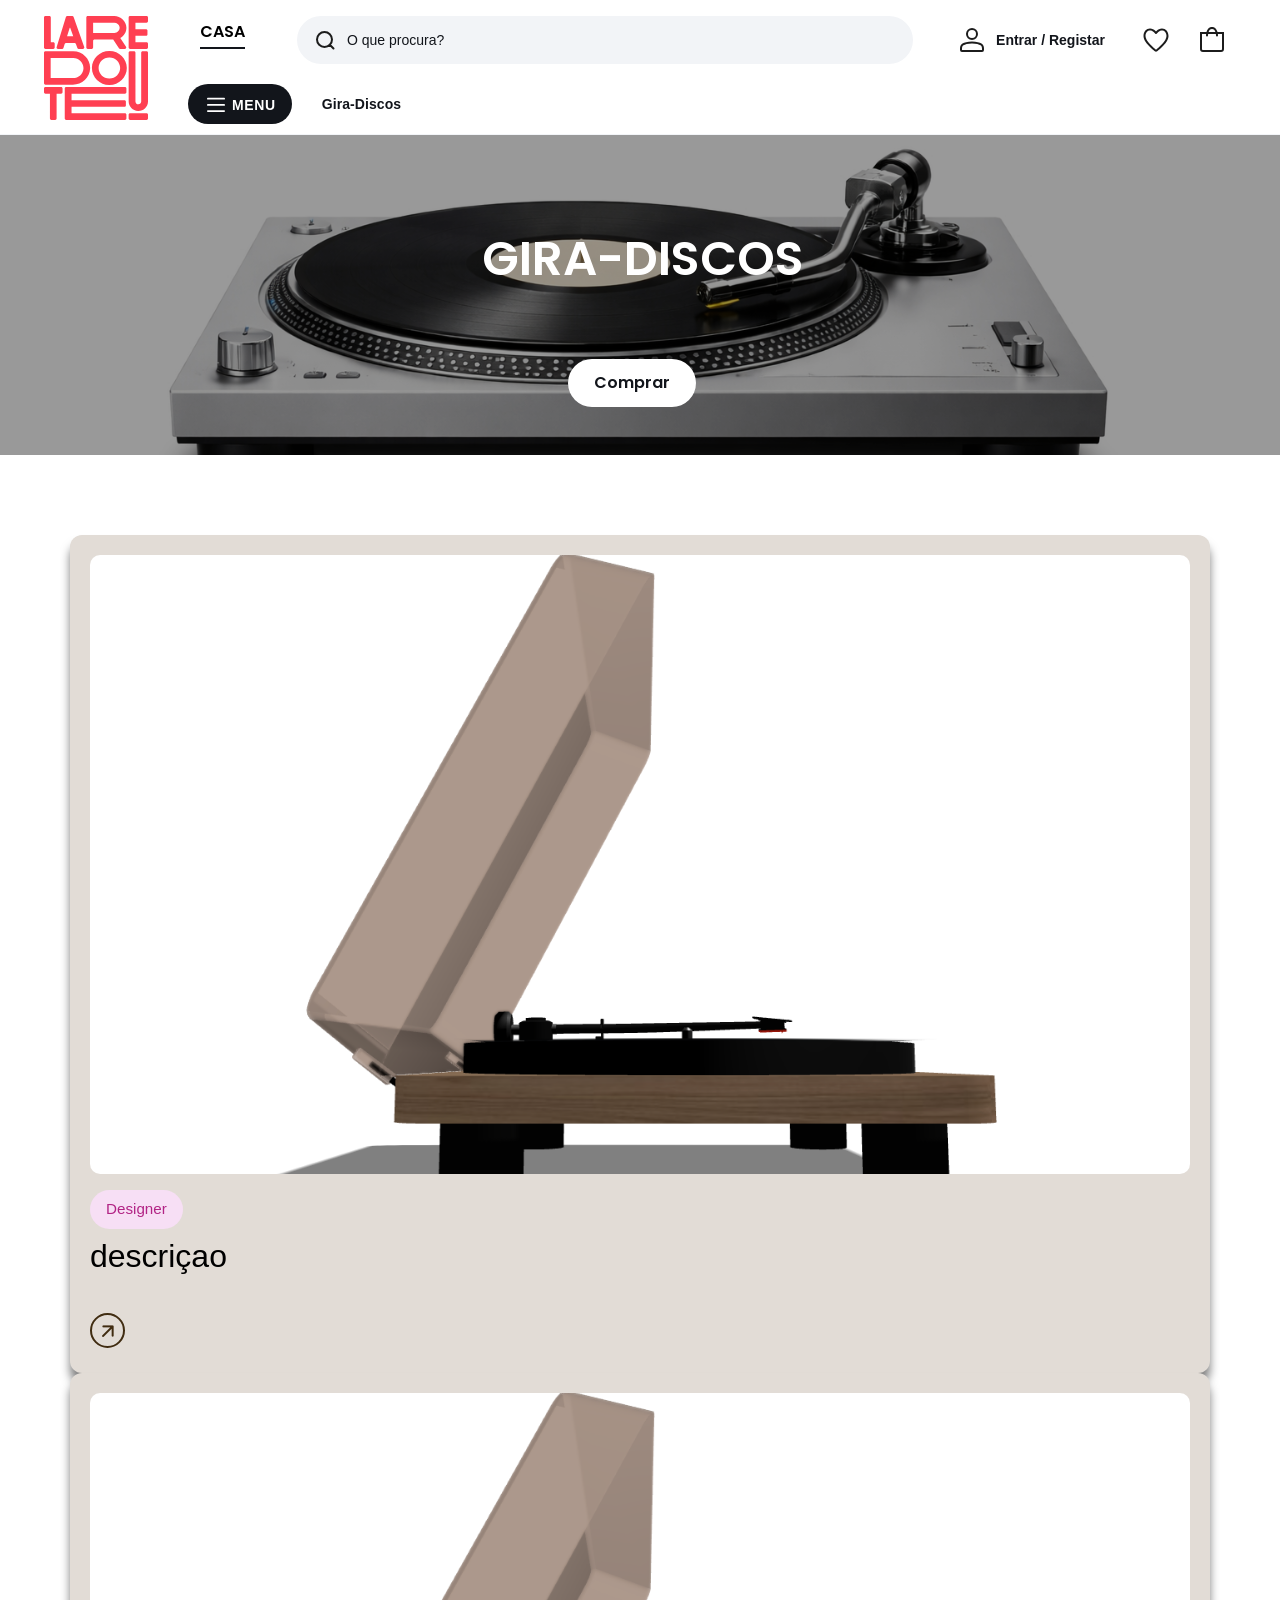
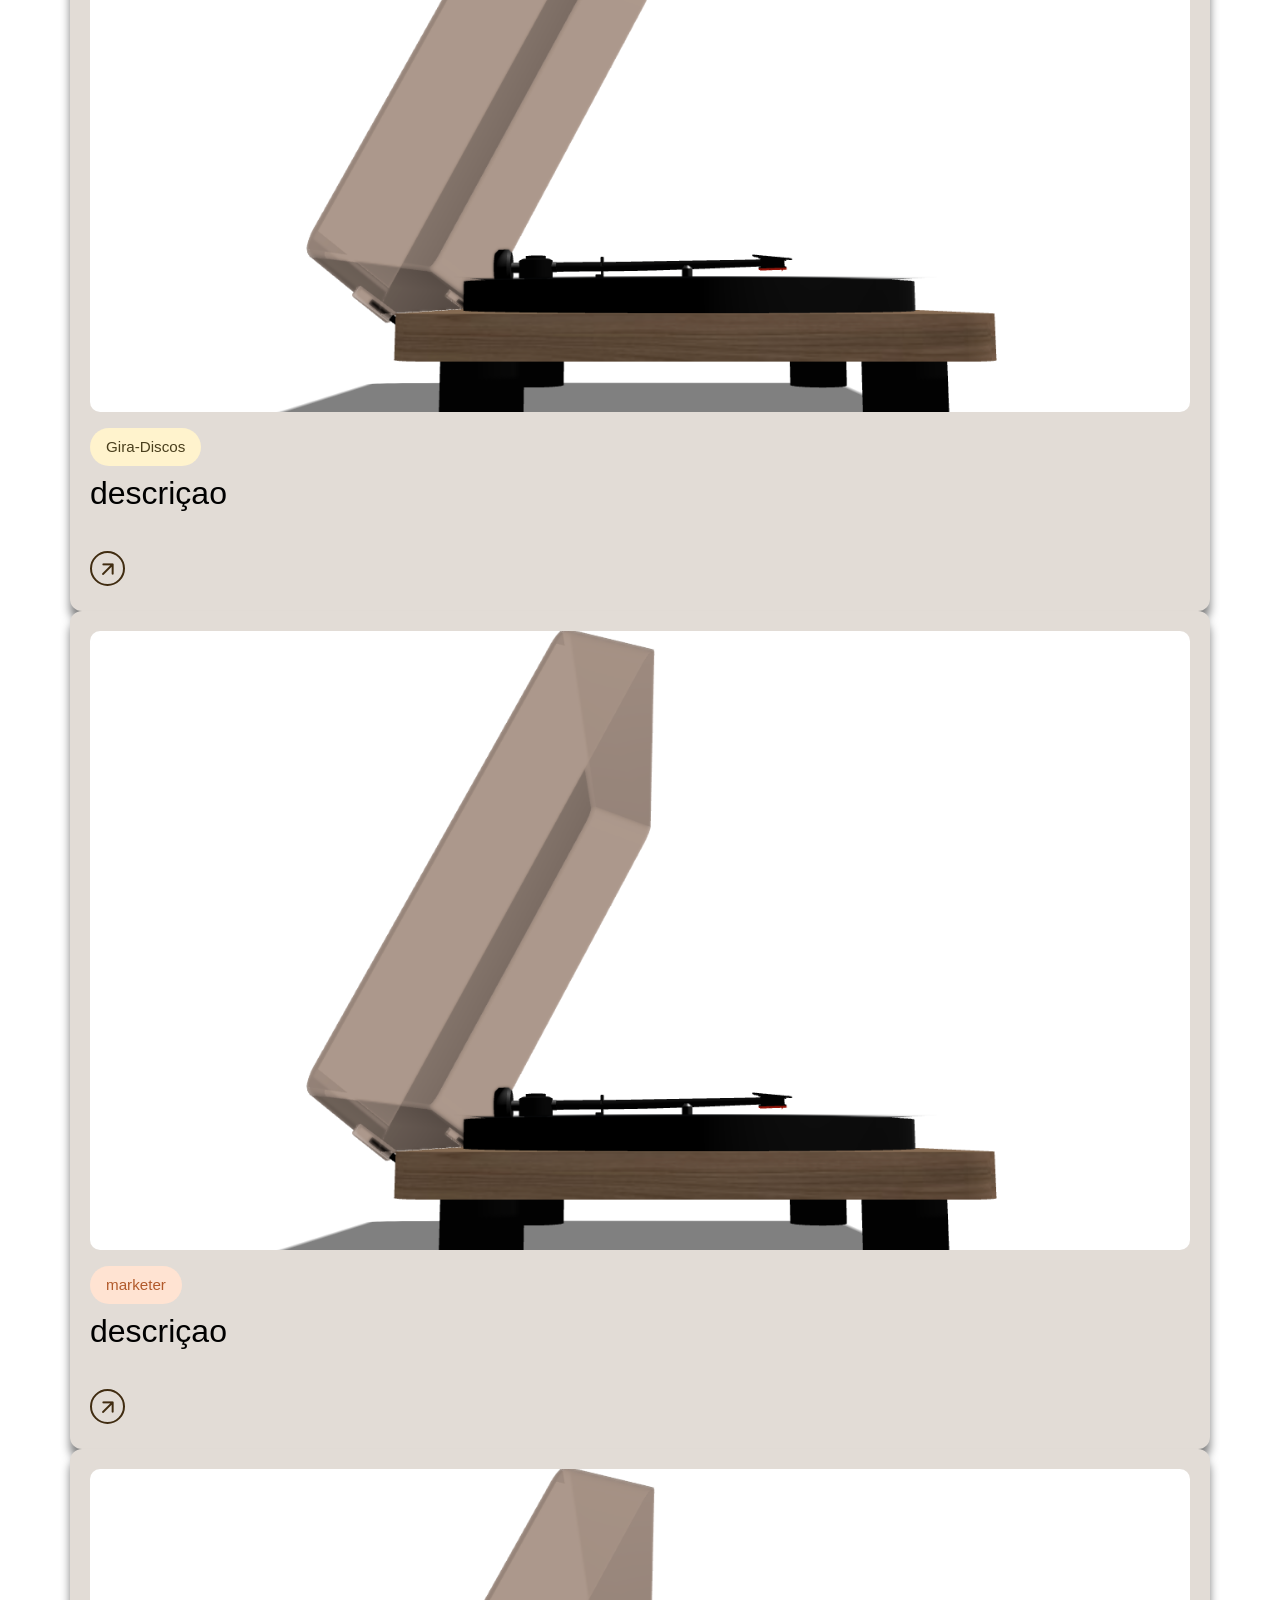
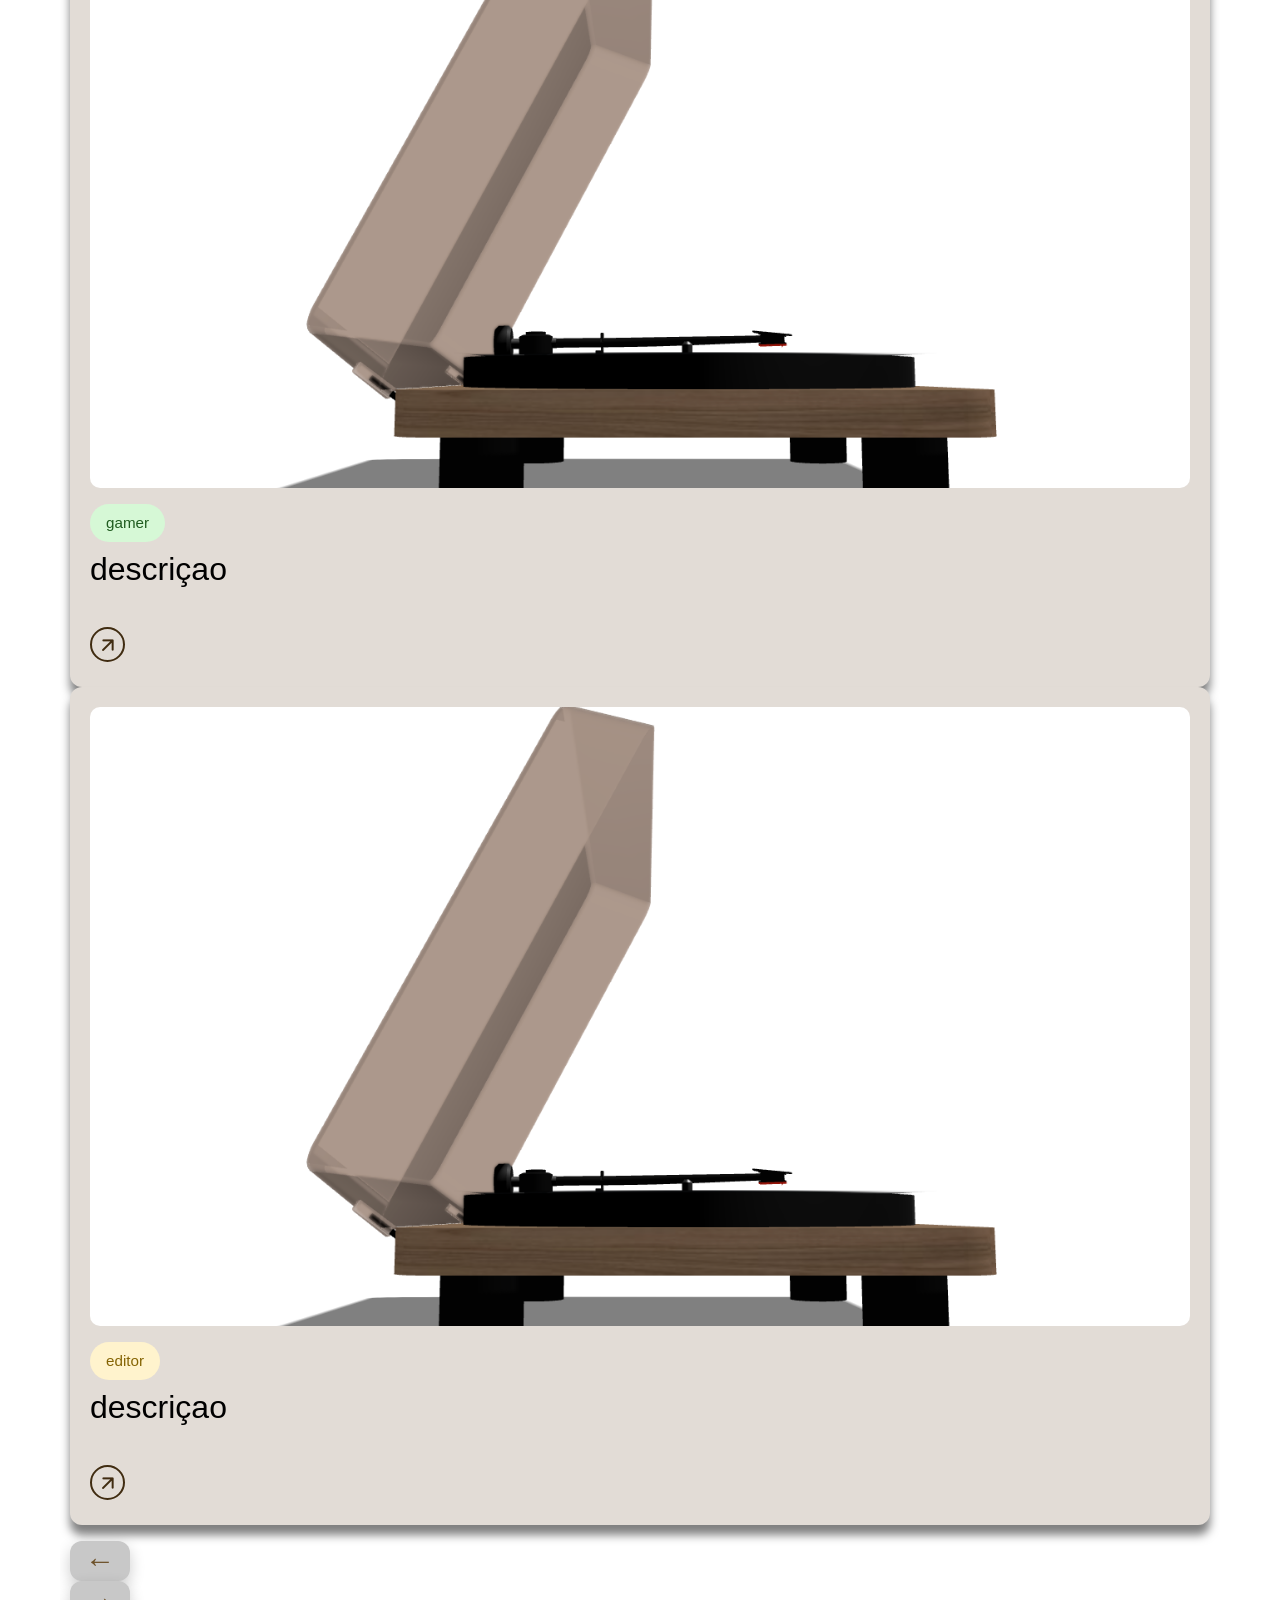
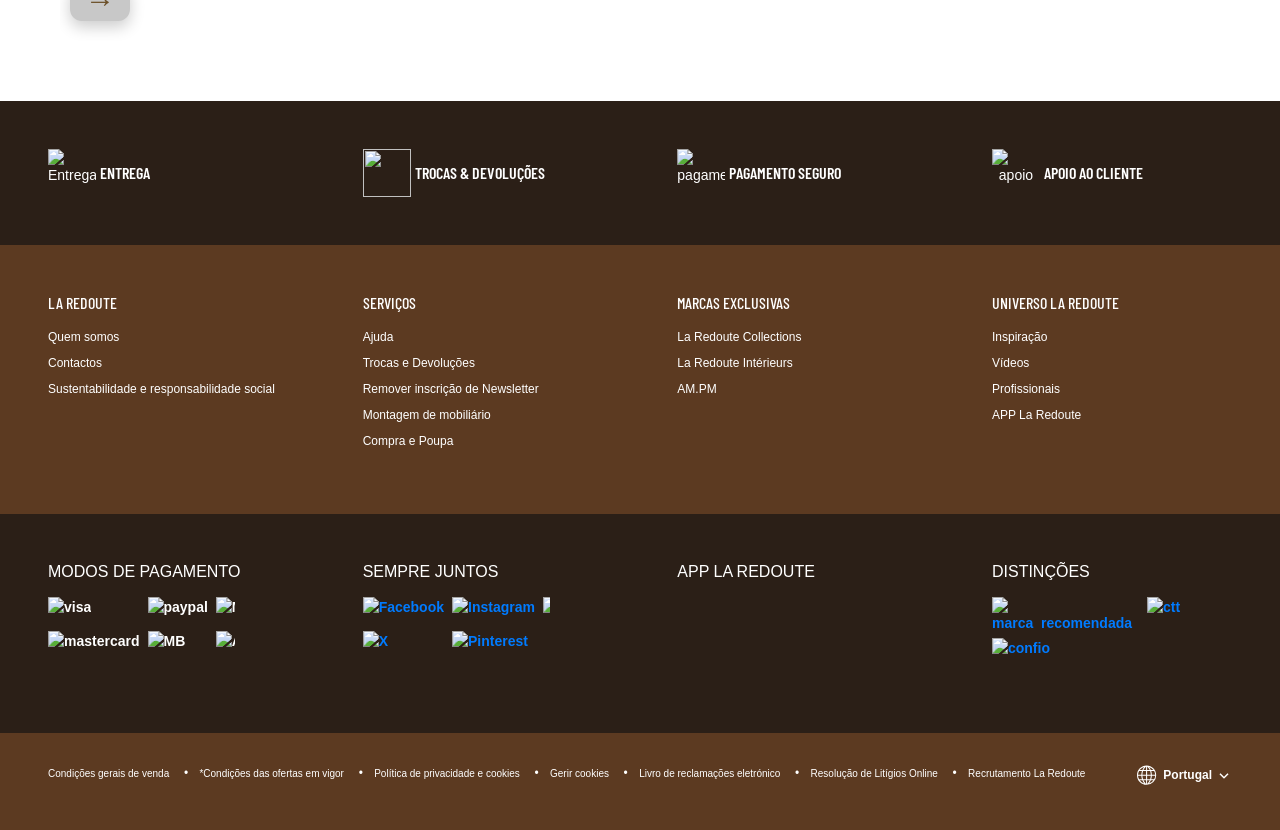
==== index.html @ 72d0319d "Alteracoes no menu Apaguei coisas desnecessárias que existiam no menu da laredoute e quando passamos" ====
<!DOCTYPE html>
<html lang="pt-PT">

<head>
    <title>La Redoute | Grandes descontos em Moda &amp; Casa </title>
    <meta http-equiv="Content-Type" content="text/html; charset=utf-8">
    <meta http-equiv="X-UA-Compatible" content="IE=edge">
    <meta name="viewport" content="width=device-width, initial-scale=1.0, maximum-scale=5">
    <meta name="format-detection" content="telephone=no">

    <meta name="description"
        content="A melhor loja online de moda e casa com ofertas todos os dias. Aproveite a oferta de hoje que temos para si.">

    <meta name="apple-mobile-web-app-title" content="La Redoute">
    <meta name="author">

    <link rel="stylesheet" href="index.css">
    <link rel="stylesheet" href="widgets.css">
    <link rel="stylesheet" href="master.css">
    <link rel="stylesheet" href="file.css">
    <link rel="stylesheet" href="https://cdn.jsdelivr.net/npm/bootstrap@4.0.0/dist/css/bootstrap.min.css"
        integrity="sha384-Gn5384xqQ1aoWXA+058RXPxPg6fy4IWvTNh0E263XmFcJlSAwiGgFAW/dAiS6JXm" crossorigin="anonymous">
    <link rel="stylesheet" href="https://cdn.jsdelivr.net/npm/swiper@12/swiper-bundle.min.css" />

    <link rel="stylesheet"
        href="https://fonts.googleapis.com/css2?family=Material+Symbols+Rounded:opsz,wght,FILL,GRAD@24,400,0,0&icon_names=arrow_forward" />




    <link rel="dns-prefetch" href="//fonts.googleapis.com" />
    <link rel="preconnect" href="https://fonts.googleapis.com" />
    <link rel="preconnect" href="https://fonts.gstatic.com" crossorigin />

    <link rel="preload" as="style" type="text/css"
        href="https://fonts.googleapis.com/css2?family=Barlow+Condensed:ital,wght@0,400;0,600;0,700;1,400;1,600;1,700&family=Poppins:ital,wght@0,400;0,600;0,700;1,400;1,600;1,700&display=block">
    <link
        href="https://fonts.googleapis.com/css2?family=Barlow+Condensed:ital,wght@0,400;0,600;0,700;1,400;1,600;1,700&family=Poppins:ital,wght@0,400;0,600;0,700;1,400;1,600;1,700&display=block"
        rel="stylesheet">


    <script type="text/javascript">

        window.didomiConfig = {
            languages: {
                enabled: ['pt'],
                default: 'pt'
            },
            user: {
                bots: {
                    consentRequired: false
                }
            }
        };

        window.gdprAppliesGlobally = true; (function () {
            function a(e) {
                if (!window.frames[e]) {
                    if (document.body && document.body.firstChild) { var t = document.body; var n = document.createElement("iframe"); n.style.display = "none"; n.name = e; n.title = e; t.insertBefore(n, t.firstChild) }
                    else { setTimeout(function () { a(e) }, 5) }
                }
            } function e(n, r, o, c, s) {
                function e(e, t, n, a) { if (typeof n !== "function") { return } if (!window[r]) { window[r] = [] } var i = false; if (s) { i = s(e, t, n) } if (!i) { window[r].push({ command: e, parameter: t, callback: n, version: a }) } } e.stub = true; function t(a) {
                    if (!window[n] || window[n].stub !== true) { return } if (!a.data) { return }
                    var i = typeof a.data === "string"; var e; try { e = i ? JSON.parse(a.data) : a.data } catch (t) { return } if (e[o]) { var r = e[o]; window[n](r.command, r.parameter, function (e, t) { var n = {}; n[c] = { returnValue: e, success: t, callId: r.callId }; a.source.postMessage(i ? JSON.stringify(n) : n, "*") }, r.version) }
                }
                if (typeof window[n] !== "function") { window[n] = e; if (window.addEventListener) { window.addEventListener("message", t, false) } else { window.attachEvent("onmessage", t) } }
            } e("__tcfapi", "__tcfapiBuffer", "__tcfapiCall", "__tcfapiReturn"); a("__tcfapiLocator"); (function (e) {
                var t = document.createElement("script"); t.id = "spcloader"; t.type = "text/javascript"; t.async = true; t.src = "https://sdk.privacy-center.org/" + e + "/loader.js?target=" + document.location.hostname; t.charset = "utf-8"; var n = document.getElementsByTagName("script")[0]; n.parentNode.insertBefore(t, n)
            })("2297ccad-8015-40bb-8de5-81c2ee1dc3d1", "7ZqDjRTU")
        })();
    </script>

    <link href="/css/6/pt-PT/mastercss?v=IXthdie-eYwJJiUQdtJcQSOoqmgU4366AUZL6CfZIyk1" rel="stylesheet" />

    <link href="/css/6/pt-PT/indexcss?v=AnBJQq1tCaU64_gYCIfOSF4n_Z2mjPMsFg0cHr2b-ck1" rel="stylesheet" />


    <link href="/css/6/pt-PT/widgetscss?v=sapRmyToWy2ZObV03IaBD-uPEyPcX2SyYhnXoJV7vZU1" rel="stylesheet" />

    <script
        type="text/javascript">var contextInfo = { "Customer": { "IsLoggedIn": false, "IsIdentified": false, "IsLoyaltyProgram": false, "LRRecoId": "00000000-0000-0000-0000-000000000000" }, "PageType": "HomePage", "PageCategory": "Unknown", "Products": [], "ShoppingCart": { "Line": [], "TotalToPay": 0, "DeliveryMethods": [] }, "CategoryId": 0, "VirtualSite": "Laredoute", "RecoContext": "default", "BreadCrumbDetail": [], "Breadcrumb": [], "SocialProfile": { "Facebook": { "AppId": "221351567930017" } }, "Configuration": { "ConfigCookieManager": { "InitSegmentationCookie": true, "EnableSegmentationCookie": false, "IsPrivacyCookieAccepted": false }, "ConfigFlags": { "EnableVendorReviews": true, "CheckCouponDisabled": false, "CheckCouponDisabledIfLoggedIn": false, "SetUpDirectDebitEnabled": false, "IsCerberus": false, "LoadGlobalE": false, "CheckoutBackOffice": "", "CreateBrowserCookiesOnPayment": true, "EnableGetCustomerPersonalisationData": true, "EnableUIRTA": false, "EnableCVV": true, "RegisterIsPhoneMandatory": true, "GetNearestPlaces_Enabled": false, "LogoutWithRedirect_Enabled": true, "GoogleMapsApiKey": "AIzaSyBE9oxr2XMfR1OnAAvmOS-O-AlVFS7KNm4", "PcaPreditApiKey": "YW91-XU82-ZF21-RM25", "TriggerSyteEvent": false }, "ConfigSiteSelectorAfricaShop": { "IsEnabled": false, "IsActivated": false } }, "Privacy": { "HasConsentPersonalization": false, "HasConsentAnalytics": false, "HasConsentFunctional": true, "HasConsentSocial": false, "HasConsentAdvertising": false }, "EnvironmentLocale": "pt-PT", "EnvironmentLocaleGlobalE": "pt-PT", "EnvironmentSiteId": 6, "EnvironmentBaseDirectory": "", "Agent": { "ProductPage": "ProductPageV2", "ProductList": "ProductListV2", "ProductDetails": { "Version": "V001" } }, "LocalContent": {}, "ApplicationPath": "", "GlobalMediaUrl": "https://cdn.laredoute.com", "MediaUrl": "https://cdn.laredoute.com" };</script>
    <script src="/js/6/pt-PT/masterpagejs_main?v=KyWEIolQ53I5n74EePvGvDXW9vHm2sUwiJqaQUxy-5g1"></script>


    <script src="/js/6/pt-PT/widgetsjs?v=ORWvA28PZUTzc7oERHtelEsczNxFSLR-vx1glcfDdkc1"></script>


    <link rel="preconnect" href="https://cdn.laredoute.com" />

    <script type="text/javascript">
        var siteSelectorConfig =
        {
            SupportedLanguages: ["fr", "it", "en", "es", "pt", "pl", "no", "se", "nl", "ru", "de"],
            RedirectPreferenceDuration: '0',
            VisitorCountryCode: 'PT',
            Countries: [{ CountryCode: "AF", SiteUrl: "laredoute.com", LayerType: "normal" }, { CountryCode: "ZA", SiteUrl: "laredoute.com", LayerType: "normal" }, { CountryCode: "AX", SiteUrl: "laredoute.com", LayerType: "nodelivery" }, { CountryCode: "AL", SiteUrl: "laredoute.com", LayerType: "normal" }, { CountryCode: "DZ", SiteUrl: "laredoute.com", LayerType: "nodelivery" }, { CountryCode: "DE", SiteUrl: "laredoute.de", LayerType: "normal" }, { CountryCode: "AD", SiteUrl: "laredoute.com", LayerType: "normal" }, { CountryCode: "AO", SiteUrl: "laredoute.com", LayerType: "normal" }, { CountryCode: "AI", SiteUrl: "laredoute.com", LayerType: "normal" }, { CountryCode: "AQ", SiteUrl: "laredoute.com", LayerType: "nodelivery" }, { CountryCode: "AG", SiteUrl: "laredoute.com", LayerType: "normal" }, { CountryCode: "SA", SiteUrl: "laredoute.com", LayerType: "normal" }, { CountryCode: "AR", SiteUrl: "laredoute.com", LayerType: "normal" }, { CountryCode: "AM", SiteUrl: "laredoute.com", LayerType: "normal" }, { CountryCode: "AW", SiteUrl: "laredoute.com", LayerType: "nodelivery" }, { CountryCode: "AU", SiteUrl: "laredoute.com", LayerType: "normal" }, { CountryCode: "AT", SiteUrl: "laredoute.com", LayerType: "normal" }, { CountryCode: "AZ", SiteUrl: "laredoute.com", LayerType: "normal" }, { CountryCode: "BS", SiteUrl: "laredoute.com", LayerType: "normal" }, { CountryCode: "BH", SiteUrl: "laredoute.com", LayerType: "normal" }, { CountryCode: "BD", SiteUrl: "laredoute.com", LayerType: "normal" }, { CountryCode: "BB", SiteUrl: "laredoute.fr", LayerType: "normal" }, { CountryCode: "BY", SiteUrl: "laredoute.com", LayerType: "normal" }, { CountryCode: "BE", SiteUrl: "laredoute.be", LayerType: "normal" }, { CountryCode: "BZ", SiteUrl: "laredoute.com", LayerType: "normal" }, { CountryCode: "BJ", SiteUrl: "laredoute.com", LayerType: "normal" }, { CountryCode: "BM", SiteUrl: "laredoute.com", LayerType: "normal" }, { CountryCode: "BT", SiteUrl: "laredoute.com", LayerType: "normal" }, { CountryCode: "BO", SiteUrl: "laredoute.com", LayerType: "normal" }, { CountryCode: "BA", SiteUrl: "laredoute.com", LayerType: "normal" }, { CountryCode: "BW", SiteUrl: "laredoute.com", LayerType: "normal" }, { CountryCode: "BR", SiteUrl: "laredoute.com", LayerType: "normal" }, { CountryCode: "BN", SiteUrl: "laredoute.com", LayerType: "normal" }, { CountryCode: "BG", SiteUrl: "laredoute.com", LayerType: "normal" }, { CountryCode: "BF", SiteUrl: "laredoute.com", LayerType: "normal" }, { CountryCode: "BI", SiteUrl: "laredoute.com", LayerType: "normal" }, { CountryCode: "KY", SiteUrl: "laredoute.fr", LayerType: "normal" }, { CountryCode: "KH", SiteUrl: "laredoute.com", LayerType: "normal" }, { CountryCode: "CM", SiteUrl: "laredoute.com", LayerType: "nodelivery" }, { CountryCode: "CA", SiteUrl: "laredoute.com", LayerType: "normal" }, { CountryCode: "CV", SiteUrl: "laredoute.com", LayerType: "normal" }, { CountryCode: "CF", SiteUrl: "laredoute.com", LayerType: "normal" }, { CountryCode: "CL", SiteUrl: "laredoute.com", LayerType: "normal" }, { CountryCode: "CN", SiteUrl: "laredoute.cn", LayerType: "normal" }, { CountryCode: "CX", SiteUrl: "laredoute.com", LayerType: "nodelivery" }, { CountryCode: "CY", SiteUrl: "laredoute.com", LayerType: "normal" }, { CountryCode: "CO", SiteUrl: "laredoute.com", LayerType: "normal" }, { CountryCode: "KM", SiteUrl: "laredoute.com", LayerType: "normal" }, { CountryCode: "CG", SiteUrl: "laredoute.com", LayerType: "nodelivery" }, { CountryCode: "CD", SiteUrl: "laredoute.com", LayerType: "nodelivery" }, { CountryCode: "CK", SiteUrl: "laredoute.com", LayerType: "nodelivery" }, { CountryCode: "KR", SiteUrl: "laredoute.co.kr", LayerType: "normal" }, { CountryCode: "KP", SiteUrl: "laredoute.com", LayerType: "nodelivery" }, { CountryCode: "CR", SiteUrl: "laredoute.com", LayerType: "normal" }, { CountryCode: "CI", SiteUrl: "laredoute.com", LayerType: "normal" }, { CountryCode: "HR", SiteUrl: "laredoute.hr", LayerType: "normal" }, { CountryCode: "CU", SiteUrl: "laredoute.fr", LayerType: "normal" }, { CountryCode: "CW", SiteUrl: "laredoute.com", LayerType: "nodelivery" }, { CountryCode: "DK", SiteUrl: "laredoute.se", LayerType: "normal" }, { CountryCode: "DJ", SiteUrl: "laredoute.com", LayerType: "normal" }, { CountryCode: "DO", SiteUrl: "laredoute.com", LayerType: "normal" }, { CountryCode: "DM", SiteUrl: "laredoute.com", LayerType: "normal" }, { CountryCode: "EG", SiteUrl: "laredoute.com", LayerType: "normal" }, { CountryCode: "SV", SiteUrl: "laredoute.com", LayerType: "normal" }, { CountryCode: "AE", SiteUrl: "laredoute.com", LayerType: "normal" }, { CountryCode: "EC", SiteUrl: "laredoute.com", LayerType: "normal" }, { CountryCode: "ER", SiteUrl: "laredoute.com", LayerType: "nodelivery" }, { CountryCode: "ES", SiteUrl: "laredoute.es", LayerType: "normal" }, { CountryCode: "EE", SiteUrl: "laredoute.com", LayerType: "normal" }, { CountryCode: "US", SiteUrl: "laredoute.com", LayerType: "normal" }, { CountryCode: "ET", SiteUrl: "laredoute.com", LayerType: "nodelivery" }, { CountryCode: "FO", SiteUrl: "laredoute.com", LayerType: "nodelivery" }, { CountryCode: "FJ", SiteUrl: "laredoute.com", LayerType: "normal" }, { CountryCode: "FI", SiteUrl: "laredoute.com", LayerType: "normal" }, { CountryCode: "FR", SiteUrl: "laredoute.fr", LayerType: "normal" }, { CountryCode: "GA", SiteUrl: "laredoute.com", LayerType: "normal" }, { CountryCode: "GM", SiteUrl: "laredoute.com", LayerType: "nodelivery" }, { CountryCode: "GE", SiteUrl: "laredoute.com", LayerType: "normal" }, { CountryCode: "GS", SiteUrl: "laredoute.com", LayerType: "normal" }, { CountryCode: "GH", SiteUrl: "laredoute.com", LayerType: "normal" }, { CountryCode: "GI", SiteUrl: "laredoute.com", LayerType: "normal" }, { CountryCode: "GR", SiteUrl: "laredoute.gr", LayerType: "normal" }, { CountryCode: "GD", SiteUrl: "laredoute.com", LayerType: "normal" }, { CountryCode: "GL", SiteUrl: "laredoute.com", LayerType: "normal" }, { CountryCode: "GP", SiteUrl: "laredoute.fr", LayerType: "normal" }, { CountryCode: "GU", SiteUrl: "laredoute.com", LayerType: "nodelivery" }, { CountryCode: "GT", SiteUrl: "laredoute.com", LayerType: "normal" }, { CountryCode: "GG", SiteUrl: "laredoute.com", LayerType: "normal" }, { CountryCode: "GN", SiteUrl: "laredoute.com", LayerType: "normal" }, { CountryCode: "GW", SiteUrl: "laredoute.com", LayerType: "nodelivery" }, { CountryCode: "GQ", SiteUrl: "laredoute.com", LayerType: "normal" }, { CountryCode: "GY", SiteUrl: "laredoute.com", LayerType: "normal" }, { CountryCode: "GF", SiteUrl: "laredoute.fr", LayerType: "normal" }, { CountryCode: "HT", SiteUrl: "laredoute.com", LayerType: "normal" }, { CountryCode: "HN", SiteUrl: "laredoute.com", LayerType: "normal" }, { CountryCode: "HK", SiteUrl: "laredoute.com", LayerType: "normal" }, { CountryCode: "HU", SiteUrl: "laredoute.com", LayerType: "normal" }, { CountryCode: "VG", SiteUrl: "laredoute.com", LayerType: "nodelivery" }, { CountryCode: "VI", SiteUrl: "laredoute.com", LayerType: "nodelivery" }, { CountryCode: "IN", SiteUrl: "laredoute.com", LayerType: "normal" }, { CountryCode: "ID", SiteUrl: "laredoute.com", LayerType: "normal" }, { CountryCode: "IR", SiteUrl: "laredoute.fr", LayerType: "normal" }, { CountryCode: "IQ", SiteUrl: "laredoute.com", LayerType: "normal" }, { CountryCode: "IE", SiteUrl: "laredoute.com", LayerType: "normal" }, { CountryCode: "IS", SiteUrl: "laredoute.com", LayerType: "normal" }, { CountryCode: "IL", SiteUrl: "laredoute.com", LayerType: "normal" }, { CountryCode: "IT", SiteUrl: "laredoute.it", LayerType: "normal" }, { CountryCode: "JM", SiteUrl: "laredoute.com", LayerType: "normal" }, { CountryCode: "JP", SiteUrl: "laredoute.com", LayerType: "normal" }, { CountryCode: "JE", SiteUrl: "laredoute.com", LayerType: "normal" }, { CountryCode: "JO", SiteUrl: "laredoute.com", LayerType: "normal" }, { CountryCode: "KZ", SiteUrl: "laredoute.com", LayerType: "normal" }, { CountryCode: "KE", SiteUrl: "laredoute.com", LayerType: "normal" }, { CountryCode: "KG", SiteUrl: "laredoute.com", LayerType: "normal" }, { CountryCode: "KI", SiteUrl: "laredoute.com", LayerType: "nodelivery" }, { CountryCode: "KW", SiteUrl: "laredoute.com", LayerType: "normal" }, { CountryCode: "LA", SiteUrl: "laredoute.com", LayerType: "normal" }, { CountryCode: "LS", SiteUrl: "laredoute.com", LayerType: "nodelivery" }, { CountryCode: "LV", SiteUrl: "laredoute.com", LayerType: "normal" }, { CountryCode: "LB", SiteUrl: "laredoute.com", LayerType: "normal" }, { CountryCode: "LR", SiteUrl: "laredoute.com", LayerType: "nodelivery" }, { CountryCode: "LY", SiteUrl: "laredoute.com", LayerType: "nodelivery" }, { CountryCode: "LI", SiteUrl: "laredoute.com", LayerType: "normal" }, { CountryCode: "LT", SiteUrl: "laredoute.com", LayerType: "normal" }, { CountryCode: "LU", SiteUrl: "laredoute.be", LayerType: "normal" }, { CountryCode: "MO", SiteUrl: "laredoute.com", LayerType: "normal" }, { CountryCode: "MK", SiteUrl: "laredoute.com", LayerType: "normal" }, { CountryCode: "MG", SiteUrl: "laredoute.com", LayerType: "normal" }, { CountryCode: "MY", SiteUrl: "laredoute.com", LayerType: "normal" }, { CountryCode: "MW", SiteUrl: "laredoute.com", LayerType: "nodelivery" }, { CountryCode: "MV", SiteUrl: "laredoute.com", LayerType: "normal" }, { CountryCode: "ML", SiteUrl: "laredoute.com", LayerType: "normal" }, { CountryCode: "MT", SiteUrl: "laredoute.com", LayerType: "normal" }, { CountryCode: "MP", SiteUrl: "laredoute.com", LayerType: "nodelivery" }, { CountryCode: "MA", SiteUrl: "laredoute.ma", LayerType: "normal" }, { CountryCode: "MH", SiteUrl: "laredoute.com", LayerType: "nodelivery" }, { CountryCode: "MQ", SiteUrl: "laredoute.fr", LayerType: "normal" }, { CountryCode: "MU", SiteUrl: "laredoute.com", LayerType: "normal" }, { CountryCode: "MR", SiteUrl: "laredoute.com", LayerType: "normal" }, { CountryCode: "YT", SiteUrl: "laredoute.fr", LayerType: "normal" }, { CountryCode: "MX", SiteUrl: "laredoute.com", LayerType: "normal" }, { CountryCode: "FM", SiteUrl: "laredoute.com", LayerType: "normal" }, { CountryCode: "MD", SiteUrl: "laredoute.com", LayerType: "normal" }, { CountryCode: "MC", SiteUrl: "laredoute.fr", LayerType: "normal" }, { CountryCode: "MN", SiteUrl: "laredoute.com", LayerType: "normal" }, { CountryCode: "ME", SiteUrl: "laredoute.com", LayerType: "normal" }, { CountryCode: "MS", SiteUrl: "laredoute.com", LayerType: "nodelivery" }, { CountryCode: "MZ", SiteUrl: "laredoute.com", LayerType: "normal" }, { CountryCode: "MM", SiteUrl: "laredoute.com", LayerType: "nodelivery" }, { CountryCode: "NA", SiteUrl: "laredoute.com", LayerType: "nodelivery" }, { CountryCode: "NR", SiteUrl: "laredoute.com", LayerType: "nodelivery" }, { CountryCode: "NP", SiteUrl: "laredoute.com", LayerType: "normal" }, { CountryCode: "NI", SiteUrl: "laredoute.com", LayerType: "nodelivery" }, { CountryCode: "NE", SiteUrl: "laredoute.com", LayerType: "normal" }, { CountryCode: "NG", SiteUrl: "laredoute.com", LayerType: "nodelivery" }, { CountryCode: "NU", SiteUrl: "laredoute.com", LayerType: "nodelivery" }, { CountryCode: "NO", SiteUrl: "laredoute.no", LayerType: "normal" }, { CountryCode: "NC", SiteUrl: "laredoute.fr", LayerType: "normal" }, { CountryCode: "NZ", SiteUrl: "laredoute.com", LayerType: "normal" }, { CountryCode: "OM", SiteUrl: "laredoute.com", LayerType: "normal" }, { CountryCode: "UG", SiteUrl: "laredoute.com", LayerType: "normal" }, { CountryCode: "UZ", SiteUrl: "laredoute.com", LayerType: "normal" }, { CountryCode: "PK", SiteUrl: "laredoute.com", LayerType: "normal" }, { CountryCode: "PW", SiteUrl: "laredoute.com", LayerType: "nodelivery" }, { CountryCode: "PS", SiteUrl: "laredoute.com", LayerType: "nodelivery" }, { CountryCode: "PA", SiteUrl: "laredoute.com", LayerType: "normal" }, { CountryCode: "PG", SiteUrl: "laredoute.com", LayerType: "normal" }, { CountryCode: "PY", SiteUrl: "laredoute.com", LayerType: "normal" }, { CountryCode: "NL", SiteUrl: "laredoute.nl", LayerType: "normal" }, { CountryCode: "PE", SiteUrl: "laredoute.com", LayerType: "normal" }, { CountryCode: "PH", SiteUrl: "laredoute.com", LayerType: "normal" }, { CountryCode: "PL", SiteUrl: "laredoute.pl", LayerType: "normal" }, { CountryCode: "PF", SiteUrl: "laredoute.fr", LayerType: "normal" }, { CountryCode: "PR", SiteUrl: "laredoute.com", LayerType: "normal" }, { CountryCode: "PT", SiteUrl: "laredoute.pt", LayerType: "normal" }, { CountryCode: "QA", SiteUrl: "laredoute.com", LayerType: "normal" }, { CountryCode: "RE", SiteUrl: "la-redoute.re", LayerType: "normal" }, { CountryCode: "RO", SiteUrl: "laredoute.ro", LayerType: "normal" }, { CountryCode: "GB", SiteUrl: "laredoute.co.uk", LayerType: "normal" }, { CountryCode: "RU", SiteUrl: "laredoute.ru", LayerType: "normal" }, { CountryCode: "RW", SiteUrl: "laredoute.com", LayerType: "nodelivery" }, { CountryCode: "EH", SiteUrl: "laredoute.ma", LayerType: "normal" }, { CountryCode: "BL", SiteUrl: "laredoute.com", LayerType: "nodelivery" }, { CountryCode: "KN", SiteUrl: "laredoute.fr", LayerType: "normal" }, { CountryCode: "SM", SiteUrl: "laredoute.com", LayerType: "nodelivery" }, { CountryCode: "MF", SiteUrl: "laredoute.com", LayerType: "nodelivery" }, { CountryCode: "SX", SiteUrl: "laredoute.com", LayerType: "nodelivery" }, { CountryCode: "PM", SiteUrl: "laredoute.fr", LayerType: "normal" }, { CountryCode: "VA", SiteUrl: "laredoute.com", LayerType: "" }, { CountryCode: "VC", SiteUrl: "laredoute.fr", LayerType: "normal" }, { CountryCode: "SH", SiteUrl: "laredoute.com", LayerType: "nodelivery" }, { CountryCode: "LC", SiteUrl: "laredoute.com", LayerType: "normal" }, { CountryCode: "SB", SiteUrl: "laredoute.com", LayerType: "nodelivery" }, { CountryCode: "WS", SiteUrl: "laredoute.com", LayerType: "nodelivery" }, { CountryCode: "AS", SiteUrl: "laredoute.com", LayerType: "nodelivery" }, { CountryCode: "ST", SiteUrl: "laredoute.fr", LayerType: "normal" }, { CountryCode: "SN", SiteUrl: "laredoute.com", LayerType: "normal" }, { CountryCode: "RS", SiteUrl: "laredoute.com", LayerType: "normal" }, { CountryCode: "SC", SiteUrl: "laredoute.fr", LayerType: "normal" }, { CountryCode: "SL", SiteUrl: "laredoute.com", LayerType: "nodelivery" }, { CountryCode: "SG", SiteUrl: "laredoute.com", LayerType: "normal" }, { CountryCode: "SK", SiteUrl: "laredoute.com", LayerType: "normal" }, { CountryCode: "SI", SiteUrl: "laredoute.si", LayerType: "normal" }, { CountryCode: "SO", SiteUrl: "laredoute.fr", LayerType: "normal" }, { CountryCode: "SD", SiteUrl: "laredoute.fr", LayerType: "normal" }, { CountryCode: "SS", SiteUrl: "laredoute.com", LayerType: "nodelivery" }, { CountryCode: "LK", SiteUrl: "laredoute.com", LayerType: "normal" }, { CountryCode: "SE", SiteUrl: "laredoute.se", LayerType: "normal" }, { CountryCode: "CH", SiteUrl: "laredoute.ch", LayerType: "normal" }, { CountryCode: "SR", SiteUrl: "laredoute.com", LayerType: "normal" }, { CountryCode: "SJ", SiteUrl: "laredoute.fr", LayerType: "normal" }, { CountryCode: "SZ", SiteUrl: "laredoute.com", LayerType: "normal" }, { CountryCode: "SY", SiteUrl: "laredoute.com", LayerType: "nodelivery" }, { CountryCode: "TJ", SiteUrl: "laredoute.com", LayerType: "nodelivery" }, { CountryCode: "TW", SiteUrl: "laredoute.com", LayerType: "normal" }, { CountryCode: "TZ", SiteUrl: "laredoute.com", LayerType: "normal" }, { CountryCode: "TD", SiteUrl: "laredoute.com", LayerType: "normal" }, { CountryCode: "CZ", SiteUrl: "laredoute.com", LayerType: "normal" }, { CountryCode: "TF", SiteUrl: "laredoute.fr", LayerType: "normal" }, { CountryCode: "TH", SiteUrl: "laredoute.com", LayerType: "normal" }, { CountryCode: "TL", SiteUrl: "laredoute.com", LayerType: "normal" }, { CountryCode: "TG", SiteUrl: "laredoute.com", LayerType: "nodelivery" }, { CountryCode: "TO", SiteUrl: "laredoute.fr", LayerType: "normal" }, { CountryCode: "TT", SiteUrl: "laredoute.com", LayerType: "nodelivery" }, { CountryCode: "TN", SiteUrl: "laredoute.com", LayerType: "normal" }, { CountryCode: "TM", SiteUrl: "laredoute.com", LayerType: "nodelivery" }, { CountryCode: "TC", SiteUrl: "laredoute.com", LayerType: "nodelivery" }, { CountryCode: "TR", SiteUrl: "laredoute.com", LayerType: "normal" }, { CountryCode: "TV", SiteUrl: "laredoute.com", LayerType: "normal" }, { CountryCode: "UA", SiteUrl: "laredoute.com", LayerType: "normal" }, { CountryCode: "UY", SiteUrl: "laredoute.com", LayerType: "normal" }, { CountryCode: "VU", SiteUrl: "laredoute.com", LayerType: "normal" }, { CountryCode: "VE", SiteUrl: "laredoute.com", LayerType: "normal" }, { CountryCode: "VN", SiteUrl: "laredoute.com", LayerType: "normal" }, { CountryCode: "WF", SiteUrl: "laredoute.fr", LayerType: "normal" }, { CountryCode: "YE", SiteUrl: "laredoute.com", LayerType: "nodelivery" }, { CountryCode: "ZM", SiteUrl: "laredoute.com", LayerType: "normal" }, { CountryCode: "ZW", SiteUrl: "laredoute.com", LayerType: "normal" }]
        };
    </script>



    <link rel="shortcut icon" href="/images/favicon.png" />







    <link rel="canonical" href="https://www.laredoute.pt/" />
    <link rel="alternate" href="https://www.laredoute.fr/" hreflang="fr-fr" />
    <link rel="alternate" href="https://www.laredoute.be/" hreflang="fr-be" />
    <link rel="alternate" href="https://www.laredoute.be/nl/" hreflang="nl-be" />
    <link rel="alternate" href="https://www.laredoute.ch/" hreflang="fr-ch" />
    <link rel="alternate" href="https://www.laredoute.ch/de/" hreflang="de-ch" />
    <link rel="alternate" href="https://www.laredoute.ch/en/" hreflang="en-ch" />
    <link rel="alternate" href="https://www.laredoute.ch/it/" hreflang="it-ch" />
    <link rel="alternate" href="https://www.laredoute.co.uk/" hreflang="en-gb" />
    <link rel="alternate" href="https://www.laredoute.lu/" hreflang="fr-lu" />
    <link rel="alternate" href="https://www.laredoute.nl/" hreflang="nl-nl" />
    <link rel="alternate" href="https://www.laredoute.com/" hreflang="en" />
    <link rel="alternate" href="https://www.laredoute.com/fr/" hreflang="fr-ca" />
    <link rel="alternate" href="https://www.laredoute.com/fr/" hreflang="fr-ma" />
    <link rel="alternate" href="https://www.laredoute.com/fr/" hreflang="fr-dz" />
    <link rel="alternate" href="https://www.laredoute.com/fr/" hreflang="fr-tn" />
    <link rel="alternate" href="https://www.laredoute.com/de/" hreflang="de" />
    <link rel="alternate" href="https://www.laredoute.ru/" hreflang="ru" />
    <link rel="alternate" href="https://www.laredoute.pt/" hreflang="pt" />
    <link rel="alternate" href="https://www.laredoute.es/" hreflang="es" />
    <link rel="alternate" href="https://www.laredoute.it/" hreflang="it" />
    <link rel="alternate" href="https://www.laredoute.de/" hreflang="de-de" />



    <script type="text/javascript" src="/js/6/pt-PT/masterpagejs_async?v=DhJakO1js0c22jWik2hr4YnlSzqOQKj6FDLUB9uLpUU1"
        async defer
        onload="(typeof AsyncLoader_master === 'undefined' ? AsyncLoader_master = $.Deferred() : ''); AsyncLoader_master.resolve(event);"></script>



    <script id="analyticsDataLayer" type="text/json">
        {
"channel":"hp",
"pageName":"PT:RE:HP:LaRedoute",
"server":"iis-prd-0003QL",
"eVar1":"PT_Mainsite_PT",
"eVar45":"Mozilla/5.0 (Windows NT 10.0; Win64; x64; rv:146.0) Gecko/20100101 Firefox/146.0",
"eVar92":"962d73a8-bef1-4081-b758-84223d55e39c",
"prop1":"PT",
"prop13":"12639_12783_12784_12785_12786_12787_12789_12790_12791_12883_12884_15212_12908_30507_34430_30501_30504_30498_30505_30502_30503_41226_31194_31176_31177_31180_31179_31216_31217_31215_30816",
"prop17":"443",
"prop55":"mainsite",
"events":"",
"products":"",
"virtualSite":"laredoute",
"pageType":1,
"reportSuite":"redouteprodptmobile",
"currencyCode":"EUR"
}
    </script>

    <script id="LR_dataLayer" type="text/json">
        {
  "channel": "hp",
  "pageName": "LaRedoute",
  "pageType": "HomePage",
  "server": "iis-prd-0003QL",
  "country": "PT",
  "language": "",
  "countryCode": "PT",
  "siteVersion": "Mainsite",
  "visitorGuid": "962d73a8-bef1-4081-b758-84223d55e39c",
  "breadcrumb": [],
  "userAgent": "Mozilla/5.0 (Windows NT 10.0; Win64; x64; rv:146.0) Gecko/20100101 Firefox/146.0",
  "reportSuite": "redouteprodptmobile",
  "currencyCode": "EUR",
  "isLoggedIn": false,
  "isIdentified": false,
  "isLRAndMe": false,
  "appOwner": "false",
  "appActive": "",
  "appHighPotential": "false",
  "earlyBirdsAPITrackerKey": "598185ba63ed1112c8040821",
  "earlyBirdsAPITrackerDataSource": "598185ba63ed1112c8040822",
  "hasLoyaltyInCart": false,
  "loyaltyId": "510484307"
}
    </script>
    <script type="text/javascript" id="registerRedirectionsUrlsData">
        var registerRedirectionsUrls =
        {
            "AccountCreationPersonalUrl": "/customer/signup",
            "AccountCreationBasketUrl": "/customer/signup/from_basket",
            "AccountCreationBtobUrl": "/customer/signup/b2b",
            "AccountCreationLogAsUrl": "/webadvisor/customerregister.aspx"
        };
    </script>


    <script
        src="//assets.adobedtm.com/409567f830ae9b37911ba9d4d8af4ddef0bc818a/satelliteLib-34bae0f2826b07df150b94cac705e83a5842ddc2.js"></script>
    <script>
        window.reach5 = window.reach5 || function () { (reach5.q = reach5.q || []).push(arguments) };
    </script>


    <script id="tealiumIqParams"
        type="text/javascript">var utag_data = { "env_template": "HP", "env_channel": "MOBILE", "env_language": "PT", "env_country": "PT", "page_breadcrumb_id": [], "page_breadcrumb_label": [], "pageType": "HomePage", "currency": "EUR", "event_id": "bc3c69a7-63ed-4cc4-ad04-3528433dbe4d", "isBot": false, "isCerberus": false, "appOwner": "false", "appOwner_noOrder": "false", "appActive": "", "appHighPotential": "false" };</script>





</head>

<body class="MobileV3_Home mobile-embedded laredoute is-desktop country-pt" data-siteid="6" data-countrycode="pt-PT"
    data-country="pt" data-enablebasketitemcount="true" data-enablewishlistitemcount="true"
    data-apiloggingenabled="false" data-universeid="Home" data-pagename="MobileV3_Home">

    <form>
        <input type="hidden" id="antiForgeryToken" name="antiForgeryToken"
            value="IilpJLvX9EJt_kjYsxRKJckO5yJw5mdZm3mTUj6o7uQFDOsqaEjFzxRus_aO1sPKs6-THT6SWLp-k8ckpkXDes597BrXZzr6IsNRQcbBqrA1:YenIYDIHrwt__FyzIUqu7TyKjSBG_GCfybsvw15H1ZEvCg2fqZrAQKAqGpLU4zdhZ9U5MjHIjfJZk_SsokyFwZ6gJ2L4VIj141M44TV_HGk1" />
    </form>


    <nav role="navigation" class="skip-links" aria-label="">
        <a class="skip-link" href="#headerMenuPanel" title="" tabindex="0"></a>
        <a class="skip-link" href="#headerSearchField" title="" tabindex="0"></a>
        <a class="skip-link" href="#corePage" title="" tabindex="0"></a>
        <a class="skip-link" href="#footer" title="" tabindex="0"></a>
    </nav>





    <div id="website-container">

        <div id="website">
            <header id="header" class='header external-hide  ' role="banner">


                <div class="header__decor" aria-hidden="true"></div>






                <div id="headerWrapper" class="header__wrapper">


                    <div id="headerLogo" class="header__logo header__logo--large headerLogo">
                        <a href="/" class="header__logoLink | laredoute user-log" data-cerberus="img_header_logo"
                            title="Voltar para a p&#225;gina inicial do site da La Redoute">
                            <svg width="104" height="104" class="header__logoLinkSvg" viewbox="0 0 128 128"
                                fill="currentColor" preserveAspectRatio="xMinYMin meet">
                                <path
                                    d="M127.987 45.232v60.021c0 6.558-5.527 11.877-12.244 11.693-6.484-.18-11.56-5.582-11.56-11.957V45.232c0-.957.791-1.738 1.769-1.738h4.834c.977 0 1.768.777 1.768 1.738v59.883c0 1.796 1.484 3.492 3.312 3.605 2.054.125 3.763-1.479 3.763-3.467V45.232c0-.957.791-1.738 1.768-1.738h4.834c.978 0 1.769.777 1.769 1.738h-.013ZM21.037 87.355H1.768C.79 87.355 0 88.132 0 89.093v4.788c0 .957.79 1.734 1.769 1.734h5.535v30.647c0 .961.79 1.738 1.769 1.738h4.668c.973 0 1.768-.777 1.768-1.738V95.615h5.536c.973 0 1.769-.777 1.769-1.738v-4.788c0-.96-.791-1.738-1.77-1.738l-.008.004Zm80.893-23.37c0 11.56-9.57 20.96-21.33 20.96h-.28c-11.76 0-21.33-9.404-21.33-20.96 0-11.555 9.57-20.96 21.33-20.96h.28c11.764 0 21.33 9.405 21.33 20.96Zm-8.214 0c0-7.102-5.884-12.888-13.116-12.888h-.29c-7.227 0-13.11 5.782-13.11 12.888 0 7.107 5.88 12.884 13.11 12.884h.29c7.228 0 13.116-5.777 13.116-12.884Zm32.503 55.789h-20.272c-.977 0-1.768.777-1.768 1.738v4.75c0 .961.791 1.738 1.768 1.738h20.272c.977 0 1.768-.777 1.768-1.738v-4.75c0-.961-.791-1.738-1.768-1.738ZM1.769 40.62h9.625c.974 0 1.769-.777 1.769-1.738v-4.75c0-.957-.791-1.738-1.769-1.738H8.367V1.738C8.367.777 7.577 0 6.598 0h-4.83C.792 0 0 .777 0 1.738v37.148c0 .957.79 1.738 1.769 1.738v-.004ZM112.546 8.222h13.673c.977 0 1.768-.777 1.768-1.738V1.738c0-.961-.791-1.738-1.768-1.738h-20.272c-.977 0-1.768.777-1.768 1.738v37.148c0 .957.791 1.738 1.768 1.738h20.272c.977 0 1.768-.777 1.768-1.738v-4.75c0-.957-.791-1.738-1.768-1.738h-13.673V24.43h13.018c.978 0 1.769-.777 1.769-1.738v-4.75c0-.957-.791-1.738-1.769-1.738h-13.018V8.222ZM15.514 38.41 26.959 1.257A1.798 1.798 0 0 1 28.685 0h6.084a1.76 1.76 0 0 1 1.67 1.17L49.51 38.3c.404 1.149-.464 2.348-1.705 2.348H42.74a1.765 1.765 0 0 1-1.67-1.17l-1.765-5.013a1.798 1.798 0 0 0-1.705-1.19H27.167c-.795 0-1.496.509-1.726 1.257l-1.505 4.88a1.766 1.766 0 0 1-1.692 1.232h-5.05c-1.187 0-2.037-1.124-1.693-2.24l.013.005ZM28.37 25.058h7.628l-3.563-10.123c-.158-.451-.812-.438-.953.017L28.37 25.054v.004Zm23.715 13.828V1.77c0-.956.79-1.738 1.769-1.738h32.545c8.06 0 15.004 6.476 15.05 14.393.03 5.46-3.035 10.23-7.567 12.72l7.078 10.791c.757 1.154-.085 2.678-1.483 2.678h-5.748c-.6 0-1.161-.3-1.484-.793l-7.109-10.833H62.221c-.974 0-1.769.777-1.769 1.738v8.159c0 .957-.79 1.738-1.768 1.738H53.85c-.974 0-1.77-.777-1.77-1.738h.005Zm8.367-18.115h26.266c3.818 0 6.866-3.325 6.3-7.181-.454-3.108-3.324-5.33-6.525-5.33h-26.04V20.77ZM0 82.743V45.236c0-.96.79-1.738 1.769-1.738h34.165c11.708 0 21.193 9.53 20.84 21.11-.335 11.146-9.94 19.869-21.287 19.869H1.77C.79 84.477 0 83.7 0 82.739v.004Zm8.201-6.325h27.422c6.85 0 12.691-5.222 12.95-11.952.273-7.073-5.501-12.91-12.64-12.91H8.202v24.862Zm25.696 19.18h65.75c.978 0 1.768-.777 1.768-1.738v-4.75c0-.96-.79-1.738-1.768-1.738H27.303c-.973 0-1.768.777-1.768 1.738v37.148c0 .961.79 1.738 1.768 1.738h72.344c.978 0 1.768-.777 1.768-1.738v-4.75c0-.961-.79-1.738-1.768-1.738H33.9v-7.967h65.117c.977 0 1.768-.777 1.768-1.738v-4.75c0-.961-.79-1.738-1.769-1.738H33.903v-7.992l-.005.013Z"
                                    fill="#ff3f52" />
                            </svg>
                            <div class="sr-only">La Redoute</div>
                        </a>
                    </div>

                    <div id="headerContent" class="header__content ">
                        <div id="headerNavigation" class="header__navigation header__navigation--desktop">
                            <nav id="headerNavigationComponent" class="header__navigationComponent" role="navigation"
                                aria-label="Menu principal">
                                <div class="header__menu">
                                    <button class="header__button" aria-expanded="false" aria-controls="headerMenuPanel"
                                        aria-describedby="tooltipMenu" data-cerberus="header_open-menu" id="headerMenu">
                                        <i class="header__icon" aria-hidden="true">
                                            <svg class="header__menuButton" width="32" height="32" viewBox="0 0 32 32"
                                                fill="none" xmlns="http://www.w3.org/2000/svg">
                                                <path
                                                    d="M6 9a1 1 0 0 0 0 2h20a1 1 0 1 0 0-2H6ZM5 17a1 1 0 0 1 1-1h20a1 1 0 1 1 0 2H6a1 1 0 0 1-1-1ZM5 24a1 1 0 0 1 1-1h20a1 1 0 1 1 0 2H6a1 1 0 0 1-1-1Z"
                                                    fill="#ffffff" />
                                            </svg>
                                        </i><span class="sr-only">Menu</span><span
                                            class="header__menu--text">Menu</span>
                                    </button>

                                    <nav id="headerMenuPanel" class="menu__panel" role="dialog" aria-modal="true"
                                        aria-describedby="menuPanelTitle">
                                        <div class="menu__listWrapper modal__panelElement">
                                            <div class="cultureSwitch">

                                            </div>
                                            <div id="menuPanelTitle" class="sr-only">Menu</div>
                                            <div data-level="root">
                                                <div id="menuMain">
                                                    
                                                    <button id="menuUniverseSelection" role="tablist">
                                                        <span class="sr-only"></span>
                                                        <span class="segmentedPart selected  "
                                                            data-universe="Casa" role="tab" aria-selected="true"
                                                            aria-controls="universeCasa" aria-orientation="horizontal">
                                                            <img src="https://cdn.laredoute.com/generic/menuV4/images/6/sofa.png"
                                                                loading="lazy" fetchpriority="high" width="24"
                                                                height="24" />
                                                            Casa
                                                        </span>
                                                    </button>

                                                    <div id="universeCasa" class="universe open">
                                                        <!--
                                                        <ul>
                                                            <li class="titleBlock title" data-id="Home--1"
                                                                data-haschild="false"
                                                                data-cerberus="mainmenu-l1-universe" data-lvl="-1"
                                                                data-label="Neste momento">
                                                                Neste momento
                                                            </li>
                                                            <li class="menuSelectionList event" data-id="Home-280747"
                                                                data-menuid="953d2e4c-6c0c-4693-a41b-317d74be2cab"
                                                                data-haschild="false"
                                                                data-cerberus="mainmenu-l1-universe" data-lvl="-1"
                                                                data-background="" data-label="Natal" role="menuitem">
                                                                <style>
                                                                    .menuSelectionList a.lvl1link_f31da909-19bb-4675-920e-e16decd627cb::after {
                                                                        background-color: #ffffff;
                                                                    }
                                                                </style>
                                                                <a href="/pplp/100/97172/278261/cat-280747.aspx#shoppingtool=treestructureflyout"
                                                                    data-lvl="-1" data-id="280747"
                                                                    class="event  lvl1link_f31da909-19bb-4675-920e-e16decd627cb"
                                                                    style="color:#ffffff;background-color:#D23948;">
                                                                    Natal
                                                                </a>
                                                            </li>
                                                        -->
                                                            <li class="titleBlock title" data-id="Home--1"
                                                                data-haschild="false"
                                                                data-cerberus="mainmenu-l1-universe" data-lvl="1"
                                                                data-label="Categorias de casa">
                                                                Categorias de casa
                                                            </li>
                                                            <li class="menuSelectionList default" data-id="Home-392588"
                                                                data-menuid="d6b8ef48-b492-4caf-9bb0-5785548b696d"
                                                                data-haschild="true"
                                                                data-cerberus="mainmenu-l1-universe" data-lvl="1"
                                                                data-background="https://cdn.laredoute.com/generic/menuV4/images/1/L1-header-piece.png"
                                                                data-label="Divis&#245;es" role="menuitem">
                                                                <a href="/pplp/cat-392588.aspx#shoppingtool=treestructureflyout"
                                                                    data-lvl="1" data-id="392588" role=button
                                                                    class="default modal--nextPanel "
                                                                    style="color:#12151b;background-color:#FAFAFA;">
                                                                    <span class="menu_icon default">
                                                                        <img src="https://cdn.laredoute.com/cdn-cgi/image/width=64,height=64,fit=contain,dpr=1/generic/menuV4/images/1/shopByRoom-1.png"
                                                                            srcset="https://cdn.laredoute.com/cdn-cgi/image/width=64,height=64,fit=contain,dpr=2/generic/menuV4/images/1/shopByRoom-1.png 2x"
                                                                            width="64" height="64" alt=""
                                                                            role="presentation" />
                                                                    </span>
                                                                    Divis&#245;es
                                                                </a>
                                                            </li>
                                                            <!--
                                                            <li class="menuSelectionList default" data-id="Home-84100"
                                                                data-menuid="4ffdc549-b72d-4f21-a8cb-269e2740a44b"
                                                                data-haschild="true"
                                                                data-cerberus="mainmenu-l1-universe" data-lvl="1"
                                                                data-background="https://cdn.laredoute.com/generic/productCategorisation/images/0/HeaderNav-Linen.png"
                                                                data-label="T&#234;xtil-lar" role="menuitem">
                                                                <a href="/pplp/100/cat-84100.aspx#shoppingtool=treestructureflyout"
                                                                    data-lvl="1" data-id="84100" role=button
                                                                    class="default modal--nextPanel "
                                                                    style="color:#12151b;background-color:#FAFAFA;">
                                                                    <span class="menu_icon default">
                                                                        <img src="https://cdn.laredoute.com/cdn-cgi/image/width=64,height=64,fit=contain,dpr=1/generic/productCategorisation/images/0/ImgNav-L1Homelinen-0825.png"
                                                                            srcset="https://cdn.laredoute.com/cdn-cgi/image/width=64,height=64,fit=contain,dpr=2/generic/productCategorisation/images/0/ImgNav-L1Homelinen-0825.png 2x"
                                                                            width="64" height="64" alt=""
                                                                            role="presentation" />
                                                                    </span>
                                                                    T&#234;xtil-lar
                                                                </a>
                                                            </li>
                                                            
                                                            <div class="menuBrandCarousel">
                                                                <div class="menuBrandCarousel_wrapper" data-lvl="1">
                                                                    <a href="/hub-lri.aspx" data-lvl="1">
                                                                        <img src="https://cdn.laredoute.com/cdn-cgi/image/width=160,height=160,fit=crop,dpr=1/generic/logos/brands/LRI-2_v2.jpg"
                                                                            alt="La Redoute Int&#233;rieurs"
                                                                            title="La Redoute Int&#233;rieurs"
                                                                            id="la-redoute-interieurs" />
                                                                    </a>
                                                                    <a href="/pplp/cat-85201.aspx" data-lvl="1">
                                                                        <img src="https://cdn.laredoute.com/cdn-cgi/image/width=160,height=160,fit=crop,dpr=1/generic/logos/brands/AMPM.jpg"
                                                                            alt="A M P M" title="A M P M" id="ampm" />
                                                                    </a>
                                                                </div>
                                                            </div>
                                                            -->
                                                        </ul>
                                                        <ul class="menu__listFooter">
                                                            <li class="menuSelectionList alldevices" data-id="-1"
                                                                data-haschild="false"
                                                                data-cerberus="mainmenu-l1-universe" data-lvl="-1"
                                                                data-background="" data-label="Ajuda e contactos"
                                                                role="menuitem">
                                                                <a href="/services/faq.aspx#shoppingtool=treestructureflyout"
                                                                    data-id="-1" data-lvl="-1" class="alldevices ">
                                                                    <span class="menu_icon alldevices">
                                                                        <img src="https://cdn.laredoute.com/cdn-cgi/image/width=24,height=24,fit=contain,dpr=1/menu/images/1/4432a3ae1a0f0.png"
                                                                            srcset="https://cdn.laredoute.com/cdn-cgi/image/width=24,height=24,fit=contain,dpr=2/menu/images/1/4432a3ae1a0f0.png 2x"
                                                                            loading="lazy" fetchpriority="low"
                                                                            width="24" height="24" />
                                                                    </span>
                                                                    <span class="menu_label">Ajuda e contactos</span>
                                                                </a>
                                                            </li>
                                                            <li class="menuSelectionList webonly" data-id="-1"
                                                                data-haschild="false"
                                                                data-cerberus="mainmenu-l1-universe" data-lvl="-1"
                                                                data-background=""
                                                                data-label="Blog | Inspira&#231;&#227;o"
                                                                role="menuitem">
                                                                <a href="/inspiration/#shoppingtool=treestructureflyout"
                                                                    data-id="-1" data-lvl="-1" class="webonly ">
                                                                    <span class="menu_icon webonly">
                                                                        <img src="https://cdn.laredoute.com/cdn-cgi/image/width=24,height=24,fit=contain,dpr=1/generic/menuV3/images/6/catalog-128px.png"
                                                                            srcset="https://cdn.laredoute.com/cdn-cgi/image/width=24,height=24,fit=contain,dpr=2/generic/menuV3/images/6/catalog-128px.png 2x"
                                                                            loading="lazy" fetchpriority="low"
                                                                            width="24" height="24" />
                                                                    </span>
                                                                    <span class="menu_label">Blog |
                                                                        Inspira&#231;&#227;o</span>
                                                                </a>
                                                            </li>
                                                            <li class="menuSelectionList alldevices" data-id="-1"
                                                                data-haschild="false"
                                                                data-cerberus="mainmenu-l1-universe" data-lvl="-1"
                                                                data-background="" data-label="Profissionais"
                                                                role="menuitem">
                                                                <a href="/b2b.aspx#shoppingtool=treestructureflyout"
                                                                    data-id="-1" data-lvl="-1" class="alldevices ">
                                                                    <span class="menu_icon alldevices">
                                                                        <img src="https://cdn.laredoute.com/cdn-cgi/image/width=24,height=24,fit=contain,dpr=1/menu/images/6/4432a4a99de3e.png"
                                                                            srcset="https://cdn.laredoute.com/cdn-cgi/image/width=24,height=24,fit=contain,dpr=2/menu/images/6/4432a4a99de3e.png 2x"
                                                                            loading="lazy" fetchpriority="low"
                                                                            width="24" height="24" />
                                                                    </span>
                                                                    <span class="menu_label">Profissionais</span>
                                                                </a>
                                                            </li>
                                                            <li class="menuSelectionList webonly" data-id="-1"
                                                                data-haschild="false"
                                                                data-cerberus="mainmenu-l1-universe" data-lvl="-1"
                                                                data-background="" data-label="Descubra a nossa App"
                                                                role="menuitem">
                                                                <a href="/app.aspx#shoppingtool=treestructureflyout"
                                                                    data-id="-1" data-lvl="-1" class="webonly ">
                                                                    <span class="menu_icon webonly">
                                                                        <img src="https://cdn.laredoute.com/cdn-cgi/image/width=24,height=24,fit=contain,dpr=1/generic/menuV3/images/6/smartphone-128px.png"
                                                                            srcset="https://cdn.laredoute.com/cdn-cgi/image/width=24,height=24,fit=contain,dpr=2/generic/menuV3/images/6/smartphone-128px.png 2x"
                                                                            loading="lazy" fetchpriority="low"
                                                                            width="24" height="24" />
                                                                    </span>
                                                                    <span class="menu_label">Descubra a nossa App</span>
                                                                </a>
                                                            </li>
                                                        </ul>
                                                    </div>
                                                    <!--
                                                    <div id="universeModa" class="universe ">
                                                        <ul>

                                                            <li class="titleBlock title" data-id="Fashion--1"
                                                                data-haschild="false"
                                                                data-cerberus="mainmenu-l1-universe" data-lvl="-1"
                                                                data-label="A nossa marca exclusiva">
                                                                A nossa marca exclusiva
                                                            </li>
                                                            <div class="menuBrandCarousel">
                                                                <div class="menuBrandCarousel_wrapper" data-lvl="1">
                                                                    <a href="/alt/laredoutecollections.aspx"
                                                                        data-lvl="1">
                                                                        <img src="https://cdn.laredoute.com/cdn-cgi/image/width=160,height=160,fit=crop,dpr=1/generic/logos/brands/BrandNavLaRedouteCollections-min.jpg"
                                                                            alt="La Redoute Collections"
                                                                            title="La Redoute Collections"
                                                                            id="la-redoute-collections" />
                                                                    </a>
                                                                </div>
                                                            </div>
                                                        </ul>
                                                        <ul class="menu__listFooter">
                                                            <li class="menuSelectionList alldevices" data-id="-1"
                                                                data-haschild="false"
                                                                data-cerberus="mainmenu-l1-universe" data-lvl="-1"
                                                                data-background="" data-label="Ajuda e contactos"
                                                                role="menuitem">
                                                                <a href="/services/faq.aspx#shoppingtool=treestructureflyout"
                                                                    data-id="-1" data-lvl="-1" class="alldevices ">
                                                                    <span class="menu_icon alldevices">
                                                                        <img src="https://cdn.laredoute.com/cdn-cgi/image/width=24,height=24,fit=contain,dpr=1/menu/images/1/4432a3ae1a0f0.png"
                                                                            srcset="https://cdn.laredoute.com/cdn-cgi/image/width=24,height=24,fit=contain,dpr=2/menu/images/1/4432a3ae1a0f0.png 2x"
                                                                            loading="lazy" fetchpriority="low"
                                                                            width="24" height="24" />
                                                                    </span>
                                                                    <span class="menu_label">Ajuda e contactos</span>
                                                                </a>
                                                            </li>
                                                        </ul>
                                                    </div>
                                                    -->
                                                </div>


                                            </div>
                                        </div>
                                    </nav>
                                </div>


                                <ul id="headerFeatured" class="header__links header__links--large"
                                    style="grid-area:other">
                                    <li>
                                        <a class="header__linksItem" href="produto2.html" title="Gira-Discos"
                                            data-cerberus="header_open-featured">
                                            <span class="header__linksIcon"><i></i></span>
                                            Gira-Discos
                                        </a>
                                    </li>

                                </ul>
                            </nav>
                        </div>


                        <div id="headerLogo-mobile" class="header__logo header__logo--small headerLogo">
                            <a href="/" class="header__logoLink | laredoute user-log" data-cerberus="img_header_logo"
                                title="Voltar para a p&#225;gina inicial do site da La Redoute">
                                <svg width="64" height="64" class="header__logoLinkSvg" viewbox="0 0 130 130"
                                    fill="currentColor" preserveAspectRatio="xMinYMin meet">
                                    <path
                                        d="M127.987 45.232v60.021c0 6.558-5.527 11.877-12.244 11.693-6.484-.18-11.56-5.582-11.56-11.957V45.232c0-.957.791-1.738 1.769-1.738h4.834c.977 0 1.768.777 1.768 1.738v59.883c0 1.796 1.484 3.492 3.312 3.605 2.054.125 3.763-1.479 3.763-3.467V45.232c0-.957.791-1.738 1.768-1.738h4.834c.978 0 1.769.777 1.769 1.738h-.013ZM21.037 87.355H1.768C.79 87.355 0 88.132 0 89.093v4.788c0 .957.79 1.734 1.769 1.734h5.535v30.647c0 .961.79 1.738 1.769 1.738h4.668c.973 0 1.768-.777 1.768-1.738V95.615h5.536c.973 0 1.769-.777 1.769-1.738v-4.788c0-.96-.791-1.738-1.77-1.738l-.008.004Zm80.893-23.37c0 11.56-9.57 20.96-21.33 20.96h-.28c-11.76 0-21.33-9.404-21.33-20.96 0-11.555 9.57-20.96 21.33-20.96h.28c11.764 0 21.33 9.405 21.33 20.96Zm-8.214 0c0-7.102-5.884-12.888-13.116-12.888h-.29c-7.227 0-13.11 5.782-13.11 12.888 0 7.107 5.88 12.884 13.11 12.884h.29c7.228 0 13.116-5.777 13.116-12.884Zm32.503 55.789h-20.272c-.977 0-1.768.777-1.768 1.738v4.75c0 .961.791 1.738 1.768 1.738h20.272c.977 0 1.768-.777 1.768-1.738v-4.75c0-.961-.791-1.738-1.768-1.738ZM1.769 40.62h9.625c.974 0 1.769-.777 1.769-1.738v-4.75c0-.957-.791-1.738-1.769-1.738H8.367V1.738C8.367.777 7.577 0 6.598 0h-4.83C.792 0 0 .777 0 1.738v37.148c0 .957.79 1.738 1.769 1.738v-.004ZM112.546 8.222h13.673c.977 0 1.768-.777 1.768-1.738V1.738c0-.961-.791-1.738-1.768-1.738h-20.272c-.977 0-1.768.777-1.768 1.738v37.148c0 .957.791 1.738 1.768 1.738h20.272c.977 0 1.768-.777 1.768-1.738v-4.75c0-.957-.791-1.738-1.768-1.738h-13.673V24.43h13.018c.978 0 1.769-.777 1.769-1.738v-4.75c0-.957-.791-1.738-1.769-1.738h-13.018V8.222ZM15.514 38.41 26.959 1.257A1.798 1.798 0 0 1 28.685 0h6.084a1.76 1.76 0 0 1 1.67 1.17L49.51 38.3c.404 1.149-.464 2.348-1.705 2.348H42.74a1.765 1.765 0 0 1-1.67-1.17l-1.765-5.013a1.798 1.798 0 0 0-1.705-1.19H27.167c-.795 0-1.496.509-1.726 1.257l-1.505 4.88a1.766 1.766 0 0 1-1.692 1.232h-5.05c-1.187 0-2.037-1.124-1.693-2.24l.013.005ZM28.37 25.058h7.628l-3.563-10.123c-.158-.451-.812-.438-.953.017L28.37 25.054v.004Zm23.715 13.828V1.77c0-.956.79-1.738 1.769-1.738h32.545c8.06 0 15.004 6.476 15.05 14.393.03 5.46-3.035 10.23-7.567 12.72l7.078 10.791c.757 1.154-.085 2.678-1.483 2.678h-5.748c-.6 0-1.161-.3-1.484-.793l-7.109-10.833H62.221c-.974 0-1.769.777-1.769 1.738v8.159c0 .957-.79 1.738-1.768 1.738H53.85c-.974 0-1.77-.777-1.77-1.738h.005Zm8.367-18.115h26.266c3.818 0 6.866-3.325 6.3-7.181-.454-3.108-3.324-5.33-6.525-5.33h-26.04V20.77ZM0 82.743V45.236c0-.96.79-1.738 1.769-1.738h34.165c11.708 0 21.193 9.53 20.84 21.11-.335 11.146-9.94 19.869-21.287 19.869H1.77C.79 84.477 0 83.7 0 82.739v.004Zm8.201-6.325h27.422c6.85 0 12.691-5.222 12.95-11.952.273-7.073-5.501-12.91-12.64-12.91H8.202v24.862Zm25.696 19.18h65.75c.978 0 1.768-.777 1.768-1.738v-4.75c0-.96-.79-1.738-1.768-1.738H27.303c-.973 0-1.768.777-1.768 1.738v37.148c0 .961.79 1.738 1.768 1.738h72.344c.978 0 1.768-.777 1.768-1.738v-4.75c0-.961-.79-1.738-1.768-1.738H33.9v-7.967h65.117c.977 0 1.768-.777 1.768-1.738v-4.75c0-.961-.79-1.738-1.769-1.738H33.903v-7.992l-.005.013Z"
                                        fill="#ff3f52" />
                                </svg>
                                <div class="sr-only">La Redoute</div>
                            </a>
                        </div>


                        <div class="header__stickyContainer">
                            <div class="header__universeSwitch header__universeSwitch--desktop">
                                <ul>
                                    <li><a href="index.html"
                                            class="header__universeSwitch_link body-lg-semiUpper isActive">Casa</a></li>

                                </ul>
                            </div>

                            <div id="headerSearch" class="header__search">
                                <form autocomplete="off" action="javascript:void(0);" class="block-search-form"
                                    role="search">
                                    <div>
                                        <input title="O que procura?" type="search" class="header_search_input"
                                            name="header_search_field" autocapitalize="off" autocorrect="off"
                                            autocomplete="off" spellcheck="false" id="headerSearchField" value=""
                                            data-cerberus="textBox_header_search-engine" placeholder="O que procura?"
                                            maxlength="1500" />
                                        <button type="submit" id="headerSearchButton"
                                            class="header_search_button block-search-validate"
                                            data-cerberus="button_header_search-engine" title="Pesquisar">
                                            <i class="header_icon" aria-hidden="true">
                                                <svg width="24" height="24" fill="none"
                                                    xmlns="http://www.w3.org/2000/svg">
                                                    <path
                                                        d="M11.5 19a7.5 7.5 0 1 0 0-15 7.5 7.5 0 0 0 0 15ZM20.5 20.5 17 17"
                                                        stroke="#1c1c1c" stroke-width="2" stroke-linecap="round"
                                                        stroke-linejoin="round" />
                                                </svg>
                                                <svg id="searchLoader" width="24" height="24" viewBox="0 0 32 32"
                                                    fill="none" xmlns="http://www.w3.org/2000/svg"
                                                    style="display: none;">
                                                    <g clip-path="url(#paint0_angular_406_11507_clip_path)"
                                                        data-figma-skip-parse="true">
                                                        <g
                                                            transform="matrix(0.012 2.97823e-05 -2.97823e-05 0.012 16 16)">
                                                            <foreignObject x="-1086.02" y="-1086.02" width="2172.03"
                                                                height="2172.03">
                                                                <div xmlns="http://www.w3.org/1999/xhtml"
                                                                    style="background:conic-gradient(from 90deg,rgba(18, 21, 27, 1) 0deg,rgba(7, 20, 38, 0.05) 269.818deg,rgba(7, 20, 38, 0) 315deg,rgba(18, 21, 27, 1) 360deg);height:100%;width:100%;opacity:1">
                                                                </div>
                                                            </foreignObject>
                                                        </g>
                                                    </g>
                                                    <path
                                                        d="M9.33301 6.02246C11.6413 4.48013 14.413 3.78561 17.1758 4.05762C19.9387 4.32974 22.5222 5.55154 24.4854 7.51465L21.6572 10.3428C20.3485 9.03403 18.6261 8.2195 16.7842 8.03809C14.9423 7.85667 13.0946 8.32036 11.5557 9.34863C10.0168 10.3769 8.882 11.9066 8.34473 13.6777C7.80746 15.4489 7.90109 17.3516 8.60938 19.0615C9.31766 20.7713 10.5963 22.1832 12.2285 23.0557C13.8607 23.9281 15.7453 24.2077 17.5605 23.8467C19.3758 23.4856 21.0104 22.5059 22.1846 21.0752C23.3586 19.6445 24 17.8508 24 16H28C28 18.7761 27.0374 21.4663 25.2764 23.6123C23.5151 25.7584 21.0637 27.2279 18.3408 27.7695C15.618 28.3111 12.7911 27.8917 10.3428 26.583C7.89451 25.2743 5.97546 23.1566 4.91309 20.5918C3.85084 18.027 3.71076 15.1731 4.5166 12.5166C5.32249 9.85994 7.02471 7.56487 9.33301 6.02246Z"
                                                        data-figma-gradient-fill="{&#34;type&#34;:&#34;GRADIENT_ANGULAR&#34;,&#34;stops&#34;:[{&#34;color&#34;:{&#34;r&#34;:0.070588238537311554,&#34;g&#34;:0.082352943718433380,&#34;b&#34;:0.10588235408067703,&#34;a&#34;:1.0},&#34;position&#34;:0.0},{&#34;color&#34;:{&#34;r&#34;:0.027450980618596077,&#34;g&#34;:0.078431375324726105,&#34;b&#34;:0.14901961386203766,&#34;a&#34;:0.050000000745058060},&#34;position&#34;:0.74949485063552856},{&#34;color&#34;:{&#34;r&#34;:0.027450980618596077,&#34;g&#34;:0.078431375324726105,&#34;b&#34;:0.14901961386203766,&#34;a&#34;:0.0},&#34;position&#34;:0.8750}],&#34;stopsVar&#34;:[],&#34;transform&#34;:{&#34;m00&#34;:23.999994277954102,&#34;m01&#34;:-0.059564594179391861,&#34;m02&#34;:4.0297880172729492,&#34;m10&#34;:0.059564583003520966,&#34;m11&#34;:23.999994277954102,&#34;m12&#34;:3.9702217578887939},&#34;opacity&#34;:1.0,&#34;blendMode&#34;:&#34;NORMAL&#34;,&#34;visible&#34;:true}" />
                                                    <defs>
                                                        <clipPath id="paint0_angular_406_11507_clip_path">
                                                            <path
                                                                d="M9.33301 6.02246C11.6413 4.48013 14.413 3.78561 17.1758 4.05762C19.9387 4.32974 22.5222 5.55154 24.4854 7.51465L21.6572 10.3428C20.3485 9.03403 18.6261 8.2195 16.7842 8.03809C14.9423 7.85667 13.0946 8.32036 11.5557 9.34863C10.0168 10.3769 8.882 11.9066 8.34473 13.6777C7.80746 15.4489 7.90109 17.3516 8.60938 19.0615C9.31766 20.7713 10.5963 22.1832 12.2285 23.0557C13.8607 23.9281 15.7453 24.2077 17.5605 23.8467C19.3758 23.4856 21.0104 22.5059 22.1846 21.0752C23.3586 19.6445 24 17.8508 24 16H28C28 18.7761 27.0374 21.4663 25.2764 23.6123C23.5151 25.7584 21.0637 27.2279 18.3408 27.7695C15.618 28.3111 12.7911 27.8917 10.3428 26.583C7.89451 25.2743 5.97546 23.1566 4.91309 20.5918C3.85084 18.027 3.71076 15.1731 4.5166 12.5166C5.32249 9.85994 7.02471 7.56487 9.33301 6.02246Z" />
                                                        </clipPath>
                                                    </defs>
                                                </svg>
                                            </i>
                                            <span class="sr-only">Pesquisar</span>
                                        </button>
                                        <label id="headerSearchFieldPlaceholder" for="header_search_field"
                                            class="search-placeholder roller" style="display: none;"></label>
                                        <button type="button" class="block-search-remove close close--dark search-close"
                                            style="display: none;" title="Apagar tudo" id="eraseSearchButton">
                                        </button>
                                    </div>
                                </form>
                                <div class="block-search-suggestion block-search-features-container">
                                    <span class="block-search-wrapper">
                                        <div id="searchHistory" style="display: none;"></div>
                                        <div id="productHistory" class="widgetCarousel block-search-lastviews"
                                            data-zone="ProductHistory" data-cerberus="lastviewedproducts"
                                            data-cardtype="thumb" data-fullwidthscrollbar="true" style="display: none;">
                                            <div
                                                class="widget_prdctCarousel_title block-search-suggestion-title title-md-default">
                                                &#218;ltimos artigos vistos
                                            </div>
                                            <ul class="widgetCarousel-list"></ul>
                                        </div>
                                        <div id="autocompleteList" style="display: none;"></div>
                                    </span>
                                </div>
                                <button tabindex="0" type="button"
                                    class="sr-only close close--dark search-close block-search-sr-close" title=""
                                    id="closeSearchLayer"></button>
                            </div>
                        </div>


                        <div id="headerIcons" class="header__icons">












                            <div id="modalLRAndMe" class="lrandme lrandme-discover" style="display: none;"
                                data-isLoyaltyInCart="false">

                                <div id="isNotlrandmeContent" style="" class="lrandme_modal text-center">
                                    <img class="lrpluslogo"
                                        src="https://cdn.laredoute.com/static/Common/lr-plus-logo.svg"
                                        alt="Espa&#231;o La Redoute +">

                                    <div class="lrandme_modal_zone">
                                        <h3 class="lrandme_modal_zone_title">Subscreva e aproveite</h3>
                                        <ul class="lrandme_modal_zone_list">

                                            <li><span class="lr-tick lr-tick-dark-white"></span>Entregas grátis
                                                ilimitadas</li>
                                            <li><span class="lr-tick lr-tick-dark-white"></span>Devoluções grátis
                                            </li>
                                        </ul>

                                        <div class="loyalty-description">
                                            <p class="switch loyaltyLrAndMe_zone_switch loyaltyLrAndMe_zone_switchHeader"
                                                role="switch">
                                                <label for="checkLrAndMeBoxhHeader" class="switch_label"><span
                                                        class="bold">Juntar La Redoute + ao carrinho</span> </label>
                                                <input type="checkbox" class="checkLrAndMeBox switch_input"
                                                    id="checkLrAndMeBoxhHeader" />
                                                <label for="checkLrAndMeBoxhHeader" class="switch_fakeInput">
                                                    <i class="switch_fakeInput_icon" aria-hidden="true">
                                                        <svg xmlns="http://www.w3.org/2000/svg" width="32" height="32"
                                                            viewBox="0 0 32 32" class="switch_fakeInput_icon_tick"
                                                            d="M20.5938929,11.4545455 L14.0962167,18.4848485 L11.4207029,15.6969697 C10.9110812,15.0909091 9.89183791,15.0909091 9.38221625,15.6969697 C8.87259458,16.1818182 8.87259458,17.030303 9.38221625,17.6363636 L13.0769733,21.5151515 C13.3317842,21.7575758 13.7140004,22 14.0962167,22 C14.4784329,22 14.8606492,21.8787879 15.11546,21.5151515 L22.5049741,13.3939394 C23.1420012,12.7878788 23.1420012,11.9393939 22.6323795,11.4545455 C22.1227579,10.8484848 21.1035145,10.8484848 20.5938929,11.4545455 Z">
                                                            <path fill="#191919" fill-rule="evenodd"
                                                                d="M20.5938929,11.4545455 L14.0962167,18.4848485 L11.4207029,15.6969697 C10.9110812,15.0909091 9.89183791,15.0909091 9.38221625,15.6969697 C8.87259458,16.1818182 8.87259458,17.030303 9.38221625,17.6363636 L13.0769733,21.5151515 C13.3317842,21.7575758 13.7140004,22 14.0962167,22 C14.4784329,22 14.8606492,21.8787879 15.11546,21.5151515 L22.5049741,13.3939394 C23.1420012,12.7878788 23.1420012,11.9393939 22.6323795,11.4545455 C22.1227579,10.8484848 21.1035145,10.8484848 20.5938929,11.4545455 Z">
                                                            </path>
                                                        </svg>
                                                        <svg xmlns="http://www.w3.org/2000/svg" width="32" height="32"
                                                            viewBox="0 0 32 32" class="switch_fakeInput_icon_cross"
                                                            d="M22.364 9.63604C22.6288 9.90089 22.6492 10.3176 22.4251 10.6058L22.364 10.6751L16.7142 16.3239L22.0393 21.6496C22.3262 21.9366 22.3262 22.4017 22.0393 22.6887C21.7744 22.9535 21.3577 22.9739 21.0695 22.7498L21.0003 22.6887L15.6754 17.3626L10.6751 22.364C10.3881 22.6509 9.92295 22.6509 9.63604 22.364C9.37119 22.0991 9.35082 21.6824 9.57492 21.3942L9.63604 21.3249L14.6367 16.3239L9.31135 10.9997C9.02443 10.7128 9.02443 10.2476 9.31135 9.96073C9.57619 9.69589 9.99293 9.67551 10.2811 9.89961L10.3504 9.96073L15.6754 15.2851L21.3249 9.63604C21.6119 9.34912 22.077 9.34912 22.364 9.63604Z">
                                                            <path fill="#191919" fill-rule="evenodd"
                                                                d="M22.364 9.63604C22.6288 9.90089 22.6492 10.3176 22.4251 10.6058L22.364 10.6751L16.7142 16.3239L22.0393 21.6496C22.3262 21.9366 22.3262 22.4017 22.0393 22.6887C21.7744 22.9535 21.3577 22.9739 21.0695 22.7498L21.0003 22.6887L15.6754 17.3626L10.6751 22.364C10.3881 22.6509 9.92295 22.6509 9.63604 22.364C9.37119 22.0991 9.35082 21.6824 9.57492 21.3942L9.63604 21.3249L14.6367 16.3239L9.31135 10.9997C9.02443 10.7128 9.02443 10.2476 9.31135 9.96073C9.57619 9.69589 9.99293 9.67551 10.2811 9.89961L10.3504 9.96073L15.6754 15.2851L21.3249 9.63604C21.6119 9.34912 22.077 9.34912 22.364 9.63604Z">
                                                            </path>
                                                        </svg>
                                                    </i>
                                                </label>
                                            </p>
                                        </div>


                                        <a class="lrandme_modal_zone_link lr-button" href="/la-redoute-plus.aspx">Saber
                                            mais</a>
                                    </div>
                                </div>
                            </div>



                            </button>
                            <div class="header-icon-container">
                                <button class="header__button | cfao-hide" aria-expanded="false"
                                    aria-controls="headerAccountTooltip" id="headerAccount"
                                    data-cerberus="img_header_myAccount_mobile" title="A minha conta">
                                    <i class="header__icon" aria-hidden="true">
                                        <svg width="40" height="40" viewbox="0 0 40 40" fill="none"
                                            xmlns="http://www.w3.org/2000/svg">
                                            <path fill-rule="evenodd" clip-rule="evenodd"
                                                d="M20 7.5a5 5 0 1 0 0 10 5 5 0 0 0 0-10Zm-7.5 5a7.5 7.5 0 1 1 15 0 7.5 7.5 0 0 1-15 0ZM20 24.375c-5.466 0-8.782 1.196-10.64 2.239-1.246.7-1.86 2.211-1.86 4.09V32.5h25v-1.795c0-1.88-.614-3.391-1.86-4.091-1.858-1.043-5.174-2.239-10.64-2.239Zm-11.863.059c2.273-1.276 6.02-2.559 11.863-2.559 5.844 0 9.59 1.283 11.863 2.559 2.388 1.34 3.137 3.982 3.137 6.27V32.5a2.5 2.5 0 0 1-2.5 2.5h-25A2.5 2.5 0 0 1 5 32.5v-1.795c0-2.29.749-4.93 3.137-6.271Z"
                                                fill="#1c1c1c" />
                                        </svg>
                                    </i>
                                    <div class="header__button__textContainer">
                                        <span id="header__accountText">Entrar / Registar</span> <span class="sr-only">A
                                            minha conta</span>

                                    </div>
                                </button>
                            </div>


                            <div class="header-icon-container">
                                <a class="header__button header__buttonWishlist cfao-hide" id="IconWishlist"
                                    href="/myaccount/wishlist.aspx" title="Favoritos"
                                    data-cerberus="img_header_wishlist_mobile">
                                    <i class="header__icon">
                                        <svg aria-hidden="true" width="40" height="40" viewbox="0 0 40 40" fill="none"
                                            xmlns="http://www.w3.org/2000/svg">
                                            <path fill-rule="evenodd" clip-rule="evenodd"
                                                d="M12.5 8.125c-2.925 0-5.625 2.423-5.625 6.875 0 1.452.561 3.104 1.56 4.866.99 1.75 2.36 3.515 3.849 5.169 2.946 3.272 6.256 5.992 7.716 7.139 1.46-1.147 4.77-3.867 7.716-7.14 1.489-1.653 2.858-3.418 3.85-5.168.998-1.762 1.559-3.414 1.559-4.866 0-4.452-2.7-6.875-5.625-6.875-2.089 0-3.517.899-4.538 1.851-.5.468-.892.938-1.23 1.344l-.04.047c-.16.192-.344.413-.516.583-.087.086-.21.2-.362.299A1.494 1.494 0 0 1 20 12.5c-.39 0-.678-.163-.814-.251a2.316 2.316 0 0 1-.362-.299 8.677 8.677 0 0 1-.517-.583l-.038-.047c-.34-.406-.73-.876-1.231-1.344-1.02-.952-2.45-1.851-4.538-1.851ZM4.375 15c0-5.548 3.55-9.375 8.125-9.375 2.911 0 4.92 1.288 6.244 2.524.517.483.937.964 1.256 1.344.32-.38.739-.861 1.256-1.344C22.58 6.913 24.59 5.625 27.5 5.625c4.575 0 8.125 3.827 8.125 9.375 0 2.058-.78 4.15-1.885 6.099-1.111 1.962-2.607 3.877-4.166 5.608-3.118 3.463-6.594 6.308-8.077 7.47a2.414 2.414 0 0 1-2.994 0c-1.483-1.162-4.96-4.007-8.077-7.47-1.559-1.73-3.055-3.646-4.166-5.608-1.105-1.95-1.885-4.04-1.885-6.099Zm15.024-4.809.002-.002-.002.002Zm1.2-.002a.46.46 0 0 1 .002.002l-.002-.002Z"
                                                fill="#1c1c1c" />
                                        </svg>
                                        <span class="badge"></span>
                                        <span class="sr-only badge-label"> favoritos</span>
                                    </i>
                                    <span class="sr-only">Voir ma wishlist</span>
                                </a>
                            </div>


                            <div class="header-icon-container">
                                <a href="/shoppingbasket/basket.aspx" class="header__button cfao-hide"
                                    aria-expanded="false" aria-controls="basketLayer" role="button" id="basketIcon"
                                    title="Carrinho" data-cerberus="img_header_basket_mobile">
                                    <i class="header__icon">
                                        <svg aria-hidden="true" width="40" height="40" viewbox="0 0 40 40" fill="none"
                                            xmlns="http://www.w3.org/2000/svg">
                                            <path fill-rule="evenodd" clip-rule="evenodd"
                                                d="M5 10H35v21.25A3.75 3.75 0 0 1 31.25 35H8.75A3.75 3.75 0 0 1 5 31.25V10Zm2.5 2.5v18.75c0 .69.56 1.25 1.25 1.25h22.5c.69 0 1.25-.56 1.25-1.25V12.5h-25Z"
                                                fill="#1c1c1c" />
                                            <path
                                                d="M20 3.75c-3.955 0-5.819 3.035-6.655 5.542-.079.237-.15.474-.215.708h2.615c.731-2.14 1.99-3.75 4.255-3.75 2.266 0 3.524 1.61 4.255 3.75h2.615c-.065-.234-.136-.47-.215-.708-.836-2.507-2.7-5.542-6.655-5.542ZM15.09 13.048c.02-.172.042-.356.07-.548h-2.523l-.032.272a18.37 18.37 0 0 0-.103 1.47l-.002.093V14.375a1.25 1.25 0 1 0 2.5 0v-.014l.001-.064c.002-.058.004-.149.01-.265.01-.235.034-.574.079-.984ZM27.486 13.913a18.37 18.37 0 0 0-.123-1.413H24.84a17.101 17.101 0 0 1 .15 1.532c.005.117.008.207.009.265v.064l.001.014v.002a1.25 1.25 0 0 0 2.5-.002v-.04a8.623 8.623 0 0 0-.014-.422Z"
                                                fill="#1c1c1c" />
                                        </svg>
                                        <span class="badge"></span>
                                        <span class="sr-only badge-label"> artigos no carrinho</span>
                                    </i>
                                    <span class="sr-only">Ir para o carrinho</span>
                                </a>
                            </div>
                        </div>

                        <button class="lr-icon-chevron-md-right menuLinksArrow menuLinksArrow-prev" tabindex="-1"
                            style="display: none"></button>
                        <button class="lr-icon-chevron-md-right menuLinksArrow menuLinksArrow-next" tabindex="-1"
                            style="display: none"></button>
                        <ul id="headerFeatured" class="header__links header__links--small">
                            <li>
                                <a class="header__linksItem" href="/pplp/100/97172/278261/cat-280747.aspx" title="Natal"
                                    data-cerberus="header_open-featured">
                                    <span class="header__linksIcon"><i></i></span>
                                    Natal
                                </a>
                            </li>
                            <li>
                                <a class="header__linksItem" href="/pplp/100/cat-84100.aspx" title="Têxtil-lar"
                                    data-cerberus="header_open-featured">
                                    <span class="header__linksIcon"><i></i></span>
                                    Têxtil-lar
                                </a>
                            </li>
                            <li>
                                <a class="header__linksItem" href="/pplp/cat-387871.aspx" title="Top Vendas"
                                    data-cerberus="header_open-featured">
                                    <span class="header__linksIcon"><i></i></span>
                                    Top Vendas
                                </a>
                            </li>
                            <li class="featured-right">
                                <a class="header__linksItem" href="/b2b.aspx" title="Profissionais"
                                    data-cerberus="header_open-featured">
                                    <span class="header__linksIcon"><i></i></span>
                                    Profissionais
                                </a>
                            </li>
                        </ul>
                    </div>
                </div>


            </header>

            <div id="buffer"></div>
            <div class="mask"></div>

            <section id="corePage">
                <main role="main">




                    <div class="hp-container" data-cerberus="area_plpProduit_plpBanner1">



                        <div data-widgetId="30507" data-index="0" data-widgetTemplate="ContentHero"
                            data-datemodified="2025-12-04T14:38:13" class="widget-container no-vertical-margins">



                            <div class="contentHero_carousel" id="contentHeroCarousel">

                                <div class="contentHero_slide active">
                                    <div class="contentHero_image1">
                                        <picture>
                                            <img src="images/girapicos.png" alt="Gira-Discos">
                                        </picture>
                                    </div>
                                    <div class="contentHero_wrapper">
                                        <div class="contentHero_titling">
                                            <p class="contentHero_title">GIRA-DISCOS</p>
                                            <ul class="contentHero_buttons">
                                                <li>
                                                    <a class="lr-pillButton" href="produto2.html">
                                                        <span class="lr-pill-dark">Comprar</span>
                                                    </a>
                                                </li>
                                            </ul>
                                        </div>
                                    </div>
                                </div>

                                <div class="contentHero_slide">
                                    <div class="contentHero_image1">
                                        <picture>
                                            <img src="images/Giradiscos.jpg" alt="Banner 2">
                                        </picture>
                                    </div>
                                    <div class="contentHero_wrapper">
                                        <div class="contentHero_titling">
                                            <p class="contentHero_title">GIRA-DISCOS</p>
                                            <ul class="contentHero_buttons">
                                                <li>
                                                    <a class="lr-pillButton" href="produto2.html">
                                                        <span class="lr-pill-dark">Comprar</span>
                                                    </a>
                                                </li>
                                            </ul>
                                        </div>
                                    </div>
                                </div>

                                <!-- controls -->
                                <button class="carousel_btn prev">‹</button>
                                <button class="carousel_btn next">›</button>

                            </div>
                            <script>
                                const slides = document.querySelectorAll('.contentHero_slide');
                                let current = 0;
                                let interval = 5000; // tempo em ms (5 segundos)
                                let autoplay;

                                function showSlide(index) {
                                    slides.forEach(slide => slide.classList.remove('active'));
                                    slides[index].classList.add('active');
                                }

                                function nextSlide() {
                                    current = (current + 1) % slides.length;
                                    showSlide(current);
                                }

                                function prevSlide() {
                                    current = (current - 1 + slides.length) % slides.length;
                                    showSlide(current);
                                }

                                /* autoplay */
                                function startAutoplay() {
                                    autoplay = setInterval(nextSlide, interval);
                                }

                                function stopAutoplay() {
                                    clearInterval(autoplay);
                                }

                                /* botões */
                                document.querySelector('.carousel_btn.next').addEventListener('click', () => {
                                    stopAutoplay();
                                    nextSlide();
                                    startAutoplay();
                                });

                                document.querySelector('.carousel_btn.prev').addEventListener('click', () => {
                                    stopAutoplay();
                                    prevSlide();
                                    startAutoplay();
                                });

                                /* iniciar */
                                startAutoplay();
                            </script>



                            <div data-widgetId="30501" data-index="2" data-widgetTemplate="TriplePush"
                                data-datemodified="2025-12-01T07:24:08" class="widget-container no-vertical-margins">

                                <div class="container1 swiper" style="margin-top: 60px;">
                                    <div class="card-wrapper1 ">
                                        <ul class="card-list1 swiper-wrapper">
                                            <li class="card-item1 swiper-slide">
                                                <a href="produto2.html" class="card-link1">
                                                    <img src="images/Exemplo1.png" alt="" class="card-image1" />
                                                    <p class="badge1 designer">Designer</p>
                                                    <h2 class="card-title1" style="color: black !important;">descriçao
                                                    </h2>
                                                    <button class="card-button1 material-symbols-rounded">
                                                        arrow_forward
                                                    </button>
                                                </a>
                                            </li>
                                            <li class="card-item1 swiper-slide">
                                                <a href="produto2.html" class="card-link1">
                                                    <img src="images/Exemplo1.png" alt="" class="card-image1" />
                                                    <p class="badge1 developer">Gira-Discos</p>
                                                    <h2 class="card-title1" style="color: black !important;">descriçao
                                                    </h2>
                                                    <button class="card-button1 material-symbols-rounded">
                                                        arrow_forward
                                                    </button>
                                                </a>
                                            </li>
                                            <li class="card-item1 swiper-slide">
                                                <a href="produto2.html" class="card-link1">
                                                    <img src="images/Exemplo1.png" alt="" class="card-image1" />
                                                    <p class="badge1 marketer">marketer</p>
                                                    <h2 class="card-title1" style="color: black !important;">descriçao
                                                    </h2>
                                                    <button class="card-button1 material-symbols-rounded">
                                                        arrow_forward
                                                    </button>
                                                </a>
                                            </li>
                                            <li class="card-item1 swiper-slide">
                                                <a href="produto2.html" class="card-link1">
                                                    <img src="images/Exemplo1.png" alt="" class="card-image1" />
                                                    <p class="badge1 gamer">gamer</p>
                                                    <h2 class="card-title1" style="color: black !important;">descriçao
                                                    </h2>
                                                    <button class="card-button1 material-symbols-rounded">
                                                        arrow_forward
                                                    </button>
                                                </a>
                                            </li>
                                            <li class="card-item1 swiper-slide">
                                                <a href="produto2.html" class="card-link1">
                                                    <img src="images/Exemplo1.png" alt="" class="card-image1" />
                                                    <p class="badge1 editor">editor</p>
                                                    <h2 class="card-title1" style="color: black !important;">descriçao
                                                    </h2>
                                                    <button class="card-button1 material-symbols-rounded">
                                                        arrow_forward
                                                    </button>
                                                </a>
                                            </li>
                                        </ul>
                                        <div class="swiper-pagination"></div>

                                        <div class="swiper-button-prev"></div>
                                        <div class="swiper-button-next"></div>
                                    </div>
                                </div>





                                <footer id="footer" role="contentinfo">








                                    <ul class="widgetLine widgetLine__1 mb-0">



                                        <li class="footer-column">



                                            <div class="reinsurance__wrap" data-widgetId="12639"
                                                data-widgettemplate="FooterServiceWithPicto"
                                                data-datemodified="2025-03-05T09:19:00">
                                                <button class="reinsurance__item " data-url="/services/delivery.aspx"
                                                    data-isPanel="True" tabindex="0">
                                                    <img loading="lazy" width="48px" height="48px"
                                                        src="https://cdn.laredoute.com/generic/marketingwarehouse/6/4287c78912331.svg"
                                                        alt="Entrega" class="reinsurance__picto" />
                                                    <h3 class="reinsurance__label">Entrega</h3>
                                                </button>
                                            </div>
                                        </li>
                                        <li class="footer-column">



                                            <div class="reinsurance__wrap" data-widgetId="12783"
                                                data-widgettemplate="FooterServiceWithPicto"
                                                data-datemodified="2023-02-16T14:09:12">
                                                <button class="reinsurance__item " data-url="/services/returns.aspx"
                                                    data-isPanel="True" tabindex="0">
                                                    <img loading="lazy" width="48px" height="48px"
                                                        src="https://cdn.laredoute.com/generic/marketingwarehouse/6/4287d01aab2a3.svg"
                                                        alt="" class="reinsurance__picto" />
                                                    <h3 class="reinsurance__label">TROCAS &amp; DEVOLU&#199;&#213;ES
                                                    </h3>
                                                </button>
                                            </div>
                                        </li>
                                        <li class="footer-column">



                                            <div class="reinsurance__wrap" data-widgetId="12784"
                                                data-widgettemplate="FooterServiceWithPicto"
                                                data-datemodified="2025-02-12T15:51:39">
                                                <button class="reinsurance__item " data-url="/services/payment.aspx"
                                                    data-isPanel="True" tabindex="0">
                                                    <img loading="lazy" width="48px" height="48px"
                                                        src="https://cdn.laredoute.com/generic/marketingwarehouse/6/card.svg"
                                                        alt="pagamento" class="reinsurance__picto" />
                                                    <h3 class="reinsurance__label">PAGAMENTO SEGURO</h3>
                                                </button>
                                            </div>
                                        </li>
                                        <li class="footer-column">



                                            <div class="reinsurance__wrap" data-widgetId="12785"
                                                data-widgettemplate="FooterServiceWithPicto"
                                                data-datemodified="2025-02-12T15:50:39">
                                                <button class="reinsurance__item "
                                                    data-url="/services/contactDetails.aspx" data-isPanel="True"
                                                    tabindex="0">
                                                    <img loading="lazy" width="48px" height="48px"
                                                        src="https://cdn.laredoute.com/generic/marketingwarehouse/6/headphones.svg"
                                                        alt="apoio" class="reinsurance__picto" />
                                                    <h3 class="reinsurance__label">APOIO AO CLIENTE</h3>
                                                </button>
                                            </div>
                                        </li>

                                    </ul>
                                    <div class="widgetLine widgetLine__2  ">






                                        <div class="footer-column">



                                            <div class="footer-services-block" data-widgetId="12786"
                                                data-widgettemplate="FooterBlockOfLinks"
                                                data-datemodified="2023-12-05T12:31:25">

                                                <h3 class="footer-services-title" tabindex="0">LA REDOUTE</h3>

                                                <ul class="footer-services-content">
                                                    <li class='footer-services-link  '>
                                                        <a href="/services/quemsomos.aspx" style="color: #ffffff;">Quem
                                                            somos</a>
                                                    </li>
                                                    <li class='footer-services-link  '>
                                                        <a href="/services/contactDetails.aspx" style="color: #ffffff;"
                                                            ;>Contactos</a>
                                                    </li>
                                                    <li class='footer-services-link  '>
                                                        <a href="/alt/responsavel.aspx" style="color: #ffffff;"
                                                            ;>Sustentabilidade e
                                                            responsabilidade social
                                                        </a>
                                                    </li>
                                                </ul>
                                            </div>
                                        </div>
                                        <div class="footer-column">



                                            <div class="footer-services-block" data-widgetId="12787"
                                                data-widgettemplate="FooterBlockOfLinks"
                                                data-datemodified="2025-07-11T08:28:18">

                                                <h3 class="footer-services-title" tabindex="0">SERVI&#199;OS</h3>

                                                <ul class="footer-services-content">
                                                    <li class='footer-services-link  '>
                                                        <a href="/services/faq.aspx" style="color: #ffffff;" ;>Ajuda</a>
                                                    </li>
                                                    <li class='footer-services-link  '>
                                                        <a href="/services/returns.aspx" style="color: #ffffff;"
                                                            ;>Trocas e
                                                            Devolu&#231;&#245;es</a>
                                                    </li>
                                                    <li class='footer-services-link  '>
                                                        <a href="/myaccount/newsletterunsubscribeoffline.aspx"
                                                            style="color: #ffffff;" ;>Remover
                                                            inscri&#231;&#227;o de Newsletter</a>
                                                    </li>
                                                    <li class='footer-services-link  '>
                                                        <a href="/logisimple-montagem.aspx" style="color: #ffffff;"
                                                            ;>Montagem de
                                                            mobili&#225;rio</a>
                                                    </li>
                                                    <li class='footer-services-link  '>
                                                        <a href="/faq-o-que-e-o-compra-e-poupa.aspx"
                                                            style="color: #ffffff;" ;>Compra e
                                                            Poupa</a>
                                                    </li>
                                                </ul>
                                            </div>
                                        </div>
                                        <div class="footer-column">



                                            <div class="footer-services-block" data-widgetId="12789"
                                                data-widgettemplate="FooterBlockOfLinks"
                                                data-datemodified="2025-10-13T15:31:18">

                                                <h3 class="footer-services-title" tabindex="0">MARCAS EXCLUSIVAS</h3>

                                                <ul class="footer-services-content">
                                                    <li class='footer-services-link  '>
                                                        <a href="/alt/laredoutecollections.aspx" style="color: #ffffff;"
                                                            ;>La Redoute
                                                            Collections</a>
                                                    </li>
                                                    <li class='footer-services-link  '>
                                                        <a href="/hub-lri.aspx" style="color: #ffffff;" ;>La Redoute
                                                            Int&#233;rieurs</a>
                                                    </li>
                                                    <li class='footer-services-link  '>
                                                        <a href="/pplp/cat-85201.aspx" style="color: #ffffff;"
                                                            ;>AM.PM</a>
                                                    </li>
                                                </ul>
                                            </div>
                                        </div>
                                        <div class="footer-column">



                                            <div class="footer-services-block" data-widgetId="12790"
                                                data-widgettemplate="FooterBlockOfLinks"
                                                data-datemodified="2024-07-25T09:28:02">

                                                <h3 class="footer-services-title" tabindex="0">UNIVERSO LA REDOUTE</h3>

                                                <ul class="footer-services-content">
                                                    <li class='footer-services-link  '>
                                                        <a href="/inspiration/" style="color: #ffffff;"
                                                            ;>Inspira&#231;&#227;o</a>
                                                    </li>
                                                    <li class='footer-services-link  '>
                                                        <a href="https://www.youtube.com/user/RedoutechannelPT"
                                                            style="color: #ffffff;" ;>V&#237;deos</a>
                                                    </li>
                                                    <li class='footer-services-link  '>
                                                        <a href="/b2b.aspx" style="color: #ffffff;" ;>Profissionais</a>
                                                    </li>
                                                    <li class='footer-services-link  '>
                                                        <a href="/app.aspx" style="color: #ffffff;" ;>APP La Redoute</a>
                                                    </li>
                                                </ul>
                                            </div>
                                        </div>

                                    </div>

                                    <div class="widgetLine widgetLine__3 ">



                                        <div class="footer-column">

                                            <h3 class="logoLinks__title">MODOS DE PAGAMENTO</h3>
                                            <div class="logoLinks__wrap" data-widgetId="12791"
                                                data-widgettemplate="FooterBlockOfLogos"
                                                data-datemodified="2024-02-07T11:55:31">

                                                <button class="prev-icon"></button>

                                                <ul class="logoLinks__items canScroll"
                                                    data-name="Footer payments line 3">

                                                    <li class="logoLinks__item" data-id=0>
                                                        <img loading="lazy"
                                                            src="https://cdn.laredoute.com/generic/marketingwarehouse/6/4288b1604a231.svg"
                                                            alt="visa" class="logoLinks__picto" tabindex="0" />
                                                    </li>
                                                    <li class="logoLinks__item" data-id=1>
                                                        <img loading="lazy"
                                                            src="https://cdn.laredoute.com/generic/marketingwarehouse/6/4288b25d9ed96.svg"
                                                            alt="mastercard" class="logoLinks__picto" tabindex="0" />
                                                    </li>
                                                    <li class="logoLinks__item" data-id=2>
                                                        <img loading="lazy"
                                                            src="https://cdn.laredoute.com/generic/marketingwarehouse/6/4288b3496bc60.svg"
                                                            alt="paypal" class="logoLinks__picto" tabindex="0" />
                                                    </li>
                                                    <li class="logoLinks__item" data-id=3>
                                                        <img loading="lazy"
                                                            src="https://cdn.laredoute.com/generic/marketingwarehouse/6/42bb001e12534.svg"
                                                            alt="MB" class="logoLinks__picto" tabindex="0" />
                                                    </li>
                                                    <li class="logoLinks__item" data-id=4>
                                                        <img loading="lazy"
                                                            src="https://cdn.laredoute.com/generic/marketingwarehouse/6/42bb007871d20.svg"
                                                            alt="MB way" class="logoLinks__picto" tabindex="0" />
                                                    </li>
                                                    <li class="logoLinks__item" data-id=5>
                                                        <img loading="lazy"
                                                            src="https://cdn.laredoute.com/generic/marketingwarehouse/6/58c6e2c6af917.svg"
                                                            alt="Apple pay" class="logoLinks__picto" tabindex="0" />
                                                    </li>
                                                    <li class="logoLinks__item" data-id=6>
                                                        <img loading="lazy"
                                                            src="https://cdn.laredoute.com/generic/marketingwarehouse/6/58d32b47fcc81.svg"
                                                            alt="Google Pay" class="logoLinks__picto" tabindex="0" />
                                                    </li>
                                                    <li class="logoLinks__item" data-id=7>
                                                        <img loading="lazy"
                                                            src="https://cdn.laredoute.com/generic/marketingwarehouse/6/5b85fe0adbcb3.svg"
                                                            alt="Klarna" class="logoLinks__picto" tabindex="0" />
                                                    </li>
                                                    <li class="logoLinks__item" data-id=8>
                                                        <img loading="lazy"
                                                            src="https://cdn.laredoute.com/generic/marketingwarehouse/6/58567c4d30ca6.svg"
                                                            alt="amex" class="logoLinks__picto" tabindex="0" />
                                                    </li>
                                                </ul>

                                                <button class="next-icon"></button>
                                            </div>
                                        </div>
                                        <div class="footer-column">

                                            <h3 class="logoLinks__title">SEMPRE JUNTOS</h3>
                                            <div class="logoLinks__wrap" data-widgetId="12883"
                                                data-widgettemplate="FooterBlockOfLogos"
                                                data-datemodified="2024-11-26T09:14:48">

                                                <button class="prev-icon"></button>

                                                <ul class="logoLinks__items canScroll" data-name="Footer social line 3">

                                                    <li class="logoLinks__item" data-id=0>
                                                        <a href="https://www.facebook.com/LaRedoutePT/" target="_blank">
                                                            <img loading="lazy"
                                                                src="https://cdn.laredoute.com/generic/marketingwarehouse/6/42ba8d58272c5.svg"
                                                                alt="Facebook" class="logoLinks__picto" />
                                                        </a>
                                                    </li>
                                                    <li class="logoLinks__item" data-id=1>
                                                        <a href="https://twitter.com/laredoutept" target="_blank">
                                                            <img loading="lazy"
                                                                src="https://cdn.laredoute.com/generic/marketingwarehouse/6/5352aa58eae14.svg"
                                                                alt="X" class="logoLinks__picto" />
                                                        </a>
                                                    </li>
                                                    <li class="logoLinks__item" data-id=2>
                                                        <a href="https://www.instagram.com/laredoute_pt/"
                                                            target="_blank">
                                                            <img loading="lazy"
                                                                src="https://cdn.laredoute.com/generic/marketingwarehouse/6/42ba9232132e1.svg"
                                                                alt="Instagram" class="logoLinks__picto" />
                                                        </a>
                                                    </li>
                                                    <li class="logoLinks__item" data-id=3>
                                                        <a href="https://www.pinterest.pt/laredoutept/" target="_blank">
                                                            <img loading="lazy"
                                                                src="https://cdn.laredoute.com/generic/marketingwarehouse/6/42ba940091394.svg"
                                                                alt="Pinterest" class="logoLinks__picto" />
                                                        </a>
                                                    </li>
                                                    <li class="logoLinks__item" data-id=4>
                                                        <a href="https://www.youtube.com/user/RedoutechannelPT"
                                                            target="_blank">
                                                            <img loading="lazy"
                                                                src="https://cdn.laredoute.com/generic/marketingwarehouse/6/42ba97477fd62.svg"
                                                                alt="Youtube" class="logoLinks__picto" />
                                                        </a>
                                                    </li>
                                                </ul>

                                                <button class="next-icon"></button>
                                            </div>
                                        </div>
                                        <div class="footer-column">

                                            <h3 class="logoLinks__title">APP LA REDOUTE</h3>
                                            <div class="logoLinks__wrap" data-widgetId="12884"
                                                data-widgettemplate="FooterBlockOfLogos"
                                                data-datemodified="2022-10-04T03:57:18">


                                                <ul class="logoLinks__items " data-name="Footer app line 3">

                                                    <li class="logoLinks__item" data-id=0>
                                                        <a href="https://play.google.com/store/apps/details?id=com.ocito.laredoute&amp;gl=US"
                                                            target="_blank">
                                                            <img loading="lazy"
                                                                src="https://cdn.laredoute.com/generic/marketingwarehouse/6/42c56496037d0.svg"
                                                                alt="" class="logoLinks__picto" />
                                                        </a>
                                                    </li>
                                                    <li class="logoLinks__item" data-id=1>
                                                        <a href="https://apps.apple.com/fr/app/la-redoute-mode-maison-ampm/id393136788"
                                                            target="_blank">
                                                            <img loading="lazy"
                                                                src="https://cdn.laredoute.com/generic/marketingwarehouse/6/42bac4ab3a5a8.svg"
                                                                alt="" class="logoLinks__picto" />
                                                        </a>
                                                    </li>
                                                </ul>

                                            </div>
                                        </div>
                                        <div class="footer-column">

                                            <h3 class="logoLinks__title">DISTIN&#199;&#213;ES</h3>
                                            <div class="logoLinks__wrap" data-widgetId="15212"
                                                data-widgettemplate="FooterBlockOfLogos"
                                                data-datemodified="2025-02-12T15:13:37">


                                                <ul class="logoLinks__items " data-name="Footer trust line 3">

                                                    <li class="logoLinks__item" data-id=0>
                                                        <a href="https://portaldaqueixa.com/brands/la-redoute/news/la-redoute-eleita-marca-recomendada-pelo-5o-ano-consecutivo"
                                                            target="_blank">
                                                            <img loading="lazy"
                                                                src="https://cdn.laredoute.com/generic/marketingwarehouse/6/picto-recomendado.png"
                                                                alt="marca_recomendada" class="logoLinks__picto" />
                                                        </a>
                                                    </li>
                                                    <li class="logoLinks__item" data-id=1>
                                                        <a href="https://www.ctt.pt/grupo-ctt/media/noticias/conheca-os-grandes-vencedores-da-primeira-edicao-dos-ctt-e-commerce-awards"
                                                            target="_blank">
                                                            <img loading="lazy"
                                                                src="https://cdn.laredoute.com/generic/marketingwarehouse/6/43813b50621ae.webp"
                                                                alt="ctt" class="logoLinks__picto" />
                                                        </a>
                                                    </li>
                                                    <li class="logoLinks__item" data-id=2>
                                                        <a href="https://selo.confio.pt/sites/profile/dbc96dd0-e224-11e6-bcdb-ad97c1bc4de5"
                                                            target="_blank">
                                                            <img loading="lazy"
                                                                src="https://cdn.laredoute.com/generic/marketingwarehouse/6/43813bae7df0a.svg"
                                                                alt="confio" class="logoLinks__picto" />
                                                        </a>
                                                    </li>
                                                </ul>

                                            </div>
                                        </div>
                                    </div>
                                    <div class="widgetLine widgetLine__4">



                                        <div class="footer-column">


                                            <ul id="FooterListOfLinks" class="footer__listOfLinks"
                                                data-cerberus="area_footer_link" data-widgetId="12908"
                                                data-widgettemplate="FooterListOfLinks"
                                                data-datemodified="2025-03-03T12:13:20">
                                                <li class="footer__listOfLinks__item"><a href="/sellconditions.aspx"
                                                        class="" style="color: #ffffff;">Condi&#231;&#245;es gerais de
                                                        venda</a></li>
                                                <li class="footer__listOfLinks__item"><a
                                                        href="/services/legal-promo.aspx" class=""
                                                        style="color: #ffffff;">*Condi&#231;&#245;es das ofertas em
                                                        vigor</a></li>
                                                <li class="footer__listOfLinks__item"><a
                                                        href="/politica-de-privacidade.aspx" class=""
                                                        style="color: #ffffff;">Pol&#237;tica de
                                                        privacidade e cookies</a></li>
                                                <li class="footer__listOfLinks__item"><a href="#"
                                                        class="footer-cta-show-privacy-center"
                                                        style="color: #ffffff;">Gerir cookies</a></li>
                                                <li class="footer__listOfLinks__item"><a
                                                        href="https://www.livroreclamacoes.pt/" class=""
                                                        style="color: #ffffff;">Livro de
                                                        reclama&#231;&#245;es eletr&#243;nico</a></li>
                                                <li class="footer__listOfLinks__item"><a
                                                        href="https://ec.europa.eu/consumers/odr/main/index.cfm?event=main.home2.show&amp;lng=PT"
                                                        class="" style="color: #ffffff;">Resolu&#231;&#227;o de
                                                        Lit&#237;gios Online</a></li>
                                                <li class="footer__listOfLinks__item"><a
                                                        href="https://laredoute-talent.talentview.io/?locale=en"
                                                        class="" style="color: #ffffff;">Recrutamento La Redoute</a>
                                                </li>
                                            </ul>
                                            <div class="footer__countrySelector" data-widgetId="0"
                                                data-widgettemplate="FooterListOfLinks">
                                                <span class="sr-only" id="countryInfo"></span>
                                                <span class="sr-only" id="changeCountry"></span>
                                                <span id="openCountryChoice" tabindex="0" role="combobox"
                                                    aria-labelledby="countryInfo changeCountry"
                                                    aria-controls="ulCountryLinks" aria-expanded="false">Portugal</span>
                                            </div>
                                        </div>
                                    </div>


                                    <input id="idVirtualSite" type="hidden" value="100" />
                                </footer>

                                <div id="overlay"></div>
                            </div>


                            <button id="backToTop" class="extended-area fade visibility-h"
                                title="Retorne ao topo da p&#225;gina">
                                <div class="back-to-top-arrow"></div>
                            </button>
                        </div>











                        <span id="eventContainer" class="hidden"></span>







                        <div class="theseusTag-divMain">
                            <span id="crb-serverName">11</span>
                            <span id="crb-TheseusVersion">46006.47968375</span>
                            <span id="crb-elapsedTime">16</span>
                            <span id="crb-environment">PRODUCTION</span>
                            <span id="crb-ssid"></span>
                            <span id="crb-sskey"></span>
                            <span id="crb-ssmega"></span>
                            <span id="crb-sstype"></span>
                        </div>



                        <div id="productModel" class="hidden">
                            <div class="product">
                                <a class="product-link">
                                    <div class="product-img-container">
                                        <div class="product-sticker-bottom-left" style="display: none;"></div>
                                        <div class="product-sticker-top-left" style="display: none;"></div>
                                        <picture class="product-img" data-cerberus="detail_product_image"></picture>
                                    </div>
                                    <div class="product-info">
                                        <div class="product-tag product-sticker-outer-bottom text-ellipsis"
                                            style="display: none"></div>
                                        <div class="rating-stars-container" style="display: none;">
                                            <span class="disable-stars">
                                                <span class="stars lr-icon lr-icon-star-grey"></span><span
                                                    class="stars lr-icon lr-icon-star-grey"></span><span
                                                    class="stars lr-icon lr-icon-star-grey"></span><span
                                                    class="stars lr-icon lr-icon-star-grey"></span><span
                                                    class="stars lr-icon lr-icon-star-grey"></span>
                                            </span>
                                            <span class="enable-stars">
                                                <span class="stars lr-icon lr-icon-star-yellow"></span><span
                                                    class="stars lr-icon lr-icon-star-yellow"></span><span
                                                    class="stars lr-icon lr-icon-star-yellow"></span><span
                                                    class="stars lr-icon lr-icon-star-yellow"></span><span
                                                    class="stars lr-icon lr-icon-star-yellow"></span>
                                            </span>
                                            <span class="review-number"></span>
                                        </div>
                                        <div class="product-brand text-ellipsis" data-cerberus="detail_product_brand">
                                            _____
                                        </div>
                                        <div class="product-title text-ellipsis" data-cerberus="detail_product_name">
                                        </div>
                                        <div>
                                            <del class="product-original-price" data-cerberus="detail_product_oldPrice"
                                                style="display: none;"></del>
                                            <span class="product-discount" data-cerberus="detail_product_discountReview"
                                                style="display: none;"></span>
                                        </div>
                                        <div class="product-price-container">
                                            <span class="product-price-from" style="display: none;">a partir de</span>
                                            <span class="product-price"
                                                data-cerberus="detail_product_finalPrice"></span>
                                        </div>
                                        <div class="product-memberprice-container">
                                            <span class="product-price-from pl-from" style="display: none;">a partir
                                                de</span>
                                            <span class="product-memberprice" data-cerberus="detail_product_memberPrice"
                                                style="display: none;"></span>
                                            <span class="member-price__tag lr-icon lr-icon-lrplus-color-small"
                                                style="display: none;"></span>
                                        </div>
                                        <div class="product-tag product-sticker-lr-plus text-ellipsis"
                                            style="display: none"></div>
                                        <div class="product-eco-part" style="display: none;"></div>
                                    </div>
                                </a>
                            </div>
                        </div>
                    </div>
                </main>
            </section>

        </div>







        <script type="module" defer src="main2.js"></script>
        <script src="https://cdn.jsdelivr.net/npm/swiper@12/swiper-bundle.min.js"></script>
        <script src="https://code.jquery.com/jquery-3.2.1.slim.min.js"
            integrity="sha384-KJ3o2DKtIkvYIK3UENzmM7KCkRr/rE9/Qpg6aAZGJwFDMVNA/GpGFF93hXpG5KkN"
            crossorigin="anonymous"></script>
        <script src="https://cdn.jsdelivr.net/npm/popper.js@1.12.9/dist/umd/popper.min.js"
            integrity="sha384-ApNbgh9B+Y1QKtv3Rn7W3mgPxhU9K/ScQsAP7hUibX39j7fakFPskvXusvfa0b4Q"
            crossorigin="anonymous"></script>
        <script src="https://cdn.jsdelivr.net/npm/bootstrap@4.0.0/dist/js/bootstrap.min.js"
            integrity="sha384-JZR6Spejh4U02d8jOt6vLEHfe/JQGiRRSQQxSfFWpi1MquVdAyjUar5+76PVCmYl"
            crossorigin="anonymous"></script>

</body>

</html>
---- index.css ----
#criteriaAccordion input {
    max-width: 90px
}

#deliveryResult {
    display: none
}

#alreadyLanguageBlock,
#languageBlock {
    border-bottom: 1px solid #bdbdbd;
    border-top: 1px solid #bdbdbd;
    float: left;
    width: 100%
}

#alreadyLanguageHeader,
#languageBlockHeader {
    padding: 6px 0 6px 4px;
    cursor: pointer
}

.alreadyLanguageButton {
    text-decoration: none;
    padding: 0 25px 0 45px;
    display: block;
    font-size: 12px;
    font-weight: 600
}

#languageBlockHeader .alreadyLanguageButton {
    font-weight: 600
}

.alreadyLanguageInfo {
    font-size: 11px;
    line-height: 15px;
    margin-bottom: 7px;
    margin-top: -3px;
    padding: 0 25px
}

#alreadyLanguageArea {
    padding: 0 24px
}

#languageBlockArea {
    padding: 10px 24px 0 24px
}

.arrowBottom {
    background: url("/images/accountCreation/sprite-account-creation.png") no-repeat 0 0;
    width: 14px;
    height: 9px;
    margin: 7px 1px;
    float: right;
    display: inline-block
}

.arrowRightEnabled {
    background: url("/images/accountCreation/sprite-account-creation.png") no-repeat -10px -10px;
    width: 10px;
    height: 15px;
    float: right;
    margin-top: 2px
}

.arrowRightDisabled {
    background: url("/images/accountCreation/sprite-account-creation.png") no-repeat 0 -10px;
    width: 10px;
    height: 15px;
    float: right;
    margin-top: 6px
}

#languageBlockArea {
    padding: 10px 24px 0 24px
}

.btn-language {
    margin: 50px 0 12px 0;
    height: 35px;
    line-height: 35px;
    padding: 0;
    font-size: 16px
}

.titleLanguage {
    padding: 0 25px 10px 45px;
    font-weight: normal;
    font-size: 14px;
    margin-top: 100px
}

.title {
    font-weight: 600
}

.big-banner {
    margin-left: -15px;
    margin-right: -15px;
    overflow: hidden;
    margin-bottom: 5px
}

.big-banner-img {
    margin-left: -75px;
    margin-right: -75px;
    text-align: center
}

.zsa .big-banner-img {
    margin-left: -265px;
    margin-right: -265px
}

.big-banner-btn {
    margin-top: 15px
}

@media(max-width:767px) {
    .big-banner-btn {
        font-size: 12px
    }
}

@media(min-width:768px) {
    .big-banner-img {
        margin-left: 0;
        margin-right: 0
    }

    .zsa .big-banner-img {
        margin-left: -110px;
        margin-right: -110px
    }
}

@media(min-width:992px) {
    .zsa .big-banner-img {
        margin-left: 0;
        margin-right: 0
    }
}

.carousel-module+.carousel-module {
    margin-top: 10px
}

@media(min-width:768px) {
    .zsb .carousel-item {
        width: 33.33333%
    }
}

@media(min-width:992px) {
    .carousel-module {
        padding-left: 45px;
        padding-right: 45px
    }
}

.disrupt-main {
    margin-bottom: 15px;
    text-align: center
}
.menu__listFooter .menuSelectionList a {
    background: none !important;       /* remove qualquer background */
    border-bottom: none !important;    /* remove borda inferior azul */
    box-shadow: none !important;       /* remove possíveis sombras */
    color: inherit !important;         /* mantém a cor do texto */
    outline: none !important;           /* remove contorno de foco */
}

.menu__listFooter .menuSelectionList a:hover,
.menu__listFooter .menuSelectionList a:focus {
    background: none !important;
    border-bottom: none !important;
    box-shadow: none !important;
}

.disrupt-block-1,
.disrupt-block-2 {
    margin-bottom: 15px
}

.disrupt .product {
    padding: 0
}

@media(min-width:768px) {
    .disrupt {
        position: relative
    }

    .disrupt-title {
        text-align: left
    }

    .disrupt-text {
        width: 35%
    }

    .reverse .disrupt-text {
        float: right
    }

    .disrupt-main {
        float: right;
        width: 65%;
        margin-top: 25px;
        margin-bottom: 25px
    }

    .reverse .disrupt-main {
        float: left
    }

    .disrupt-main .module-item {
        text-align: right
    }

    .disrupt-product-1,
    .disrupt-block-1 {
        width: 35%;
        margin-bottom: 25px
    }

    .reverse .disrupt-product-1,
    .reverse .disrupt-block-1 {
        float: right
    }

    .disrupt-product-2,
    .disrupt-block-2 {
        clear: both;
        width: 30%
    }

    .disrupt-product-3,
    .disrupt-block-3 {
        width: 40%
    }

    .disrupt-product-4,
    .disrupt-block-4 {
        width: 30%;
        margin-top: 45px
    }

    .disrupt.small-gutter>[class^=col-xs-] {
        padding-left: 20px;
        padding-right: 20px
    }
}

@media(min-width:992px) {
    .disrupt {
        margin-left: -20px;
        margin-right: -20px;
        padding-left: 50px;
        padding-right: 50px
    }

    .disrupt-text {
        width: 40%
    }

    .disrupt-product-1,
    .disrupt-block-1 {
        width: 40%;
        margin-bottom: 25px
    }

    .disrupt-main {
        float: right;
        width: 60%;
        margin-top: 25px
    }
}

@media(min-width:1200px) {
    .disrupt {
        padding-left: 100px;
        padding-right: 100px
    }
}

.double {
    margin-bottom: -15px
}

.double-img {
    margin-bottom: 15px;
    text-align: center
}

.double-img img {
    width: 100%;
    max-width: 350px
}

@media(min-width:768px) {
    .double-img.left {
        text-align: right
    }

    .double-img.right {
        text-align: left
    }
}

.mip-products {
    float: left;
    width: 100%
}

@media(min-width:768px) {
    .mip-img {
        float: left;
        width: 64%;
        padding-right: 20px
    }

    .mip-img img {
        width: 100%
    }

    .mip-products {
        width: 36%
    }
}

@media(min-width:992px) {
    .mip-img {
        width: 58%
    }

    .mip-products {
        width: 42%
    }
}

.mono-brand {
    text-align: center
}

.mono-brand-media {
    width: 100%
}

.mono-brand-media-alt {
    display: none
}

.mono-brand-infos {
    width: 100%;
    max-width: 533px;
    padding-left: 10px;
    padding-right: 10px
}

.mono-brand-logo {
    margin-top: 25px;
    margin-bottom: 25px
}

.mono-brand-text {
    margin-bottom: 20px
}

.mono-brand-button {
    display: inline-block;
    min-width: 190px
}

#hp .mono-brand-text {
    margin-bottom: 20px
}

@media(min-width:992px) {
    .mono-brand {
        -ms-flex-wrap: nowrap;
        flex-wrap: nowrap;
        max-width: 1140px;
        margin-left: auto;
        margin-right: auto
    }

    .mono-brand-media {
        position: relative;
        width: auto;
        -webkit-box-ordinal-group: 2;
        -ms-flex-order: 1;
        order: 1;
        text-align: left
    }

    .mono-brand-infos {
        width: 250px
    }

    .mono-brand-logo {
        margin-top: 0;
        margin-bottom: 50px
    }

    .mono-brand-text {
        margin-bottom: 40px
    }

    #hp .mono-brand-text {
        margin-bottom: 40px
    }
}

@media(min-width:1200px) {
    .mono-brand-media {
        width: 78%
    }

    .mono-brand-media-alt {
        display: block;
        position: absolute;
        top: 50%;
        right: 0;
        margin-top: -137px
    }

    .mono-brand-infos {
        width: 22%
    }
}

.mosaic img {
    width: 100%
}

@media(min-width:768px) {
    .mosaic {
        padding-left: 50px;
        padding-right: 50px
    }
}

.multi-block {
    margin-bottom: -15px
}

@media(min-width:768px) {
    .multi-block {
        padding-left: 25px;
        padding-right: 25px
    }
}

@media(min-width:992px) {
    .multi-block {
        padding-left: 100px;
        padding-right: 100px
    }

    .multi-block.small {
        padding-left: 200px;
        padding-right: 200px
    }

    .multi-block.large {
        padding-left: 0;
        padding-right: 0
    }
}

.sponsoredBanner {
    width: 100%;
    padding: 0 4px
}

@media(min-width:768px) {
    .sponsoredBanner {
        padding: 0 8px
    }
}

.sponsoredBanner_main {
    display: grid;
    grid-template-columns: 100%
}

@media(min-width:768px) {
    .sponsoredBanner_main {
        grid-template-rows: 100%;
        grid-template-columns: 50% 50%;
        height: 300px
    }
}

@media(min-width:992px) {
    .sponsoredBanner_main {
        height: 280px
    }
}

.sponsoredBanner-imageArea {
    position: relative;
    height: 232px
}

@media(min-width:768px) and (max-width:991px) {
    .sponsoredBanner-imageArea {
        height: 300px
    }
}

@media(min-width:992px) {
    .sponsoredBanner-imageArea {
        height: 280px
    }
}

.sponsoredBanner-imageArea .sponsoredBanner-imageArea_imgWrapper {
    position: absolute;
    inset: 0
}

.sponsoredBanner-imageArea_img img {
    max-height: 232px;
    height: 100%;
    width: 100%;
    -o-object-fit: cover;
    object-fit: cover;
    border-top-left-radius: 8px;
    border-top-right-radius: 8px
}

@media(min-width:768px) {
    .sponsoredBanner-imageArea_img img {
        border-radius: 0;
        border-top-left-radius: 8px;
        border-bottom-left-radius: 8px
    }
}

@media(min-width:768px) and (max-width:991px) {
    .sponsoredBanner-imageArea_img img {
        max-height: 300px
    }
}

@media(min-width:992px) {
    .sponsoredBanner-imageArea_img img {
        max-height: 280px
    }
}

.sponsoredBanner-imageArea_logo-img {
    position: absolute;
    top: 0;
    bottom: 0;
    left: 0;
    right: 0;
    margin: auto;
    max-width: 115px
}

@media(min-width:992px) {
    .sponsoredBanner-imageArea_logo-img {
        max-width: 150px
    }
}

.sponsoredBanner-linksArea {
    height: 136px;
    padding-top: 16px;
    border-bottom-left-radius: 8px;
    border-bottom-right-radius: 8px
}

@media(min-width:768px) {
    .sponsoredBanner-linksArea {
        height: 100%;
        display: -webkit-box;
        display: -ms-flexbox;
        display: flex;
        -webkit-box-orient: vertical;
        -webkit-box-direction: normal;
        -ms-flex-direction: column;
        flex-direction: column;
        -webkit-box-pack: center;
        -ms-flex-pack: center;
        justify-content: center;
        padding-top: 0;
        border-radius: 0;
        border-top-right-radius: 8px;
        border-bottom-right-radius: 8px
    }
}

.sponsoredBanner-linksArea_title {
    margin: 0 16px 4px 16px;
    text-align: center;
    font-weight: 600;
    font-family: "Poppins";
    font-size: 18px;
    line-height: 24px
}

@media(min-width:992px) {
    .sponsoredBanner-linksArea_title {
        font-size: 22px;
        line-height: 32px
    }
}

@media(min-width:1200px) {
    .sponsoredBanner-linksArea_title {
        font-size: 23px;
        line-height: 32px
    }
}

html:lang(ru-RU) .sponsoredBanner-linksArea_title {
    font-family: "Source Sans Pro";
    font-size: 20px
}

@media(min-width:992px) {
    html:lang(ru-RU) .sponsoredBanner-linksArea_title {
        font-size: 25px
    }
}

@media(min-width:1200px) {
    html:lang(ru-RU) .sponsoredBanner-linksArea_title {
        font-size: 26px
    }
}

@media(min-width:768px) {
    .sponsoredBanner-linksArea_title {
        margin: 0 16px 8px 16px
    }
}

@media(min-width:1200px) {
    .sponsoredBanner-linksArea_title {
        margin: 0 16px 16px 16px
    }
}

.sponsoredBanner-linksArea_description {
    margin: 0 16px;
    text-align: center;
    font-family: "Poppins";
    font-size: 12px;
    line-height: 16px
}

@media(min-width:992px) {
    .sponsoredBanner-linksArea_description {
        font-size: 13px;
        line-height: 20px
    }
}

@media(min-width:1200px) {
    .sponsoredBanner-linksArea_description {
        font-size: 14px;
        line-height: 20px
    }
}

html:lang(ru-RU) .sponsoredBanner-linksArea_description {
    font-family: "Source Sans Pro";
    font-size: 14px
}

@media(min-width:992px) {
    html:lang(ru-RU) .sponsoredBanner-linksArea_description {
        font-size: 15px
    }
}

@media(min-width:1200px) {
    html:lang(ru-RU) .sponsoredBanner-linksArea_description {
        font-size: 16px
    }
}

.sponsoredBanner-linksArea_linksWrapper {
    height: 76px;
    padding: 16px 16px 16px 16px;
    display: -webkit-box;
    display: -ms-flexbox;
    display: flex;
    gap: 8px;
    margin-left: auto;
    margin-right: auto;
    overflow-x: auto;
    overflow-y: hidden
}

.sponsoredBanner-linksArea_linksWrapper .lr-pillButton {
    min-width: auto
}

@media(min-width:768px) {
    .sponsoredBanner-linksArea_linksWrapper {
        height: auto;
        display: -webkit-box;
        display: -ms-flexbox;
        display: flex;
        gap: 10px;
        -webkit-box-orient: horizontal;
        -webkit-box-direction: normal;
        -ms-flex-direction: row;
        flex-direction: row;
        -ms-flex-wrap: wrap;
        flex-wrap: wrap;
        width: auto;
        -webkit-box-pack: center;
        -ms-flex-pack: center;
        justify-content: center;
        padding: 24px 16px 16px 16px
    }
}

@media(min-width:992px) {
    .sponsoredBanner-linksArea_linksWrapper {
        padding: 32px 16px 16px 16px;
        gap: 8px
    }
}

.sponsoredBanner-linksArea_linksWrapper::-webkit-scrollbar-track {
    background-color: #f1f1f1;
    height: 5px
}

.sponsoredBanner-linksArea_linksWrapper::-webkit-scrollbar {
    height: 5px
}

.sponsoredBanner-linksArea_linksWrapper::-webkit-scrollbar-thumb {
    height: 5px;
    background-color: #9f9f9f;
    border-radius: 4px
}

.sponsoredBanner-linksArea_linksWrapper .lr-pillButton:first-child {
    margin-left: auto
}

.sponsoredBanner-linksArea_linksWrapper .lr-pillButton:last-child {
    margin-right: auto
}

@media(min-width:768px) {

    .sponsoredBanner-linksArea_linksWrapper .lr-pillButton:first-child,
    .sponsoredBanner-linksArea_linksWrapper .lr-pillButton:last-child {
        margin: 0
    }
}

.sponsoredBanner-linksArea_linksWrapper .lr-pillButton .lr-pill {
    height: 40px;
    width: auto;
    -ms-flex-negative: 0;
    flex-shrink: 0;
    font-family: "Poppins";
    font-size: 14px;
    line-height: 20px
}

@media(min-width:992px) {
    .sponsoredBanner-linksArea_linksWrapper .lr-pillButton .lr-pill {
        font-size: 15px;
        line-height: 24px
    }
}

@media(min-width:1200px) {
    .sponsoredBanner-linksArea_linksWrapper .lr-pillButton .lr-pill {
        font-size: 16px;
        line-height: 24px
    }
}

html:lang(ru-RU) .sponsoredBanner-linksArea_linksWrapper .lr-pillButton .lr-pill {
    font-family: "Source Sans Pro";
    font-size: 16px
}

@media(min-width:992px) {
    html:lang(ru-RU) .sponsoredBanner-linksArea_linksWrapper .lr-pillButton .lr-pill {
        font-size: 17px
    }
}

@media(min-width:1200px) {
    html:lang(ru-RU) .sponsoredBanner-linksArea_linksWrapper .lr-pillButton .lr-pill {
        font-size: 18px
    }
}

@media(min-width:768px) {
    .sponsoredBanner-linksArea_linksWrapper .lr-pillButton .lr-pill {
        font-family: "Poppins";
        font-size: 14px;
        line-height: 20px
    }
}

@media(min-width:768px) and (min-width:992px) {
    .sponsoredBanner-linksArea_linksWrapper .lr-pillButton .lr-pill {
        font-size: 15px;
        line-height: 24px
    }
}

@media(min-width:768px) and (min-width:1200px) {
    .sponsoredBanner-linksArea_linksWrapper .lr-pillButton .lr-pill {
        font-size: 16px;
        line-height: 24px
    }
}

@media(min-width:768px) {
    html:lang(ru-RU) .sponsoredBanner-linksArea_linksWrapper .lr-pillButton .lr-pill {
        font-family: "Source Sans Pro";
        font-size: 16px
    }
}

@media(min-width:768px) and (min-width:992px) {
    html:lang(ru-RU) .sponsoredBanner-linksArea_linksWrapper .lr-pillButton .lr-pill {
        font-size: 17px
    }
}

@media(min-width:768px) and (min-width:1200px) {
    html:lang(ru-RU) .sponsoredBanner-linksArea_linksWrapper .lr-pillButton .lr-pill {
        font-size: 18px
    }
}

.sponsoredBanner_foot {
    display: -webkit-box;
    display: -ms-flexbox;
    display: flex;
    -webkit-box-pack: end;
    -ms-flex-pack: end;
    justify-content: flex-end;
    height: 24px;
    margin-top: 4px;
    margin-bottom: 26px
}

.sponsoredBanner_foot .icon.icon-tooltip {
    height: 24px;
    width: 24px;
    margin-left: 4px;
    cursor: pointer
}

.sponsoredBanner_foot .icon.icon-tooltip::before {
    margin-top: 3px
}

.sponsoredBanner_foot-text {
    line-height: 24px
}

[id^=sponsoredBannerModal-] .main {
    padding-top: 0
}

[id^=sponsoredBannerModal-] .popinSponsoredContent-main__listItem:last-child {
    margin-top: 24px
}

@media(min-width:992px) {
    [id^=sponsoredBannerModal-] .popinSponsoredContent-main__listItem:last-child {
        margin-bottom: 36px
    }
}

.sponsoredContent_label {
    border-radius: 4px;
    color: #667085;
    background-color: rgba(255, 255, 255, .6);
    display: -webkit-box !important;
    display: -ms-flexbox !important;
    display: flex !important;
    -webkit-box-align: center;
    -ms-flex-align: center;
    align-items: center;
    padding: 0 2px 0 4px;
    gap: 4px;
    backdrop-filter: blur(8px)
}

.sponsoredContent_label-text {
    font-weight: 600;
    font-family: "Poppins";
    font-size: 10px;
    line-height: 12px
}

@media(min-width:992px) {
    .sponsoredContent_label-text {
        font-size: 12px;
        line-height: 16px
    }
}

@media(min-width:1200px) {
    .sponsoredContent_label-text {
        font-size: 13px;
        line-height: 20px
    }
}

html:lang(ru-RU) .sponsoredContent_label-text {
    font-family: "Source Sans Pro";
    font-size: 11px
}

@media(min-width:992px) {
    html:lang(ru-RU) .sponsoredContent_label-text {
        font-size: 14px
    }
}

@media(min-width:1200px) {
    html:lang(ru-RU) .sponsoredContent_label-text {
        font-size: 15px
    }
}

.sponsoredContent_label-icon {
    display: -webkit-box;
    display: -ms-flexbox;
    display: flex
}

@-webkit-keyframes colorSelectorSkeleton {
    0% {
        opacity: .2
    }

    50% {
        opacity: 1
    }

    100% {
        opacity: .2
    }
}

@keyframes colorSelectorSkeleton {
    0% {
        opacity: .2
    }

    50% {
        opacity: 1
    }

    100% {
        opacity: .2
    }
}

.product {
    position: relative;
    padding: 8px;
    cursor: auto
}

.product:first-child {
    padding-left: 0
}

.product-brand {
    padding-top: 20px;
    font-weight: 600
}

.product-tag+.product-brand {
    padding-top: 0
}

.rating-stars-container+.product-brand {
    padding-top: 0
}

.product-eco-part {
    font-size: 12px;
    color: #495369
}

.child-product .product-info {
    min-height: 130px
}

.product-info {
    text-align: left
}

.product-img-container {
    position: relative;
    text-align: center
}

.product-img-container img {
    width: 100%;
    height: 100%;
    top: 0;
    left: 0;
    -o-object-fit: cover;
    object-fit: cover
}

.product-price {
    font-weight: 600;
    font-size: 14px
}

.product-price-from {
    color: #495369;
    font-size: 12px
}

.product-memberprice-container .product-memberprice {
    font-weight: 600;
    font-size: 14px;
    line-height: 20px;
    color: #0e0ee2
}

.product-memberprice-container .product-price-from {
    color: #0e0ee2
}

.product-sticker-top-left {
    position: absolute;
    z-index: 3;
    top: 3px;
    left: 3px;
    border: 0
}

.product-sticker-bottom-left {
    bottom: 10px;
    font-size: 12px;
    padding: 4px 8px;
    position: absolute
}

.product-LRAndMe-icon {
    vertical-align: text-top;
    height: 20px;
    margin-right: 5px
}

.product-LRAndMe-icon::before {
    width: 20px;
    height: 20px
}

.product-LRPlus {
    display: -webkit-inline-box;
    display: -ms-inline-flexbox;
    display: inline-flex;
    background-color: #fff;
    border-radius: 2px;
    padding: 2px 0;
    height: 26px !important;
    max-height: 26px !important;
    display: -webkit-box;
    display: -ms-flexbox;
    display: flex;
    -webkit-box-align: center;
    -ms-flex-align: center;
    align-items: center;
    font-family: "Poppins", Arial, sans-serif
}

.product-LRPlus-icon {
    vertical-align: text-top;
    height: 24px;
    margin-right: 5px
}

.product-LRPlus-icon::before {
    width: 24px;
    height: 24px
}

.product-tag-title-Sales .product-LRPlus {
    color: #0e0ee2
}

.product .product-tag img {
    width: auto !important
}

@media(min-width:768px) {
    .pl-product-content .product-eco-part {
        display: inline
    }
}

.pl-price,
.pl-reduced-price {
    font-weight: 400;
    font-size: 14px
}

.product-price-container--member-price * {
    color: #0e0ee2
}

.product-price-container--member-price .lr-icon-lrplus-color {
    max-height: 20px
}

.product-price-container--member-price .lr-icon-lrplus-color::before {
    height: 20px;
    width: 24px;
    -webkit-transform: scale(.832) translateY(-4px) translateX(-4px);
    -ms-transform: scale(.832) translateY(-4px) translateX(-4px);
    transform: scale(.832) translateY(-4px) translateX(-4px)
}

.product-price-container--member-price .member-price__tag {
    font-size: 12px;
    font-weight: 600;
    white-space: nowrap
}

.pl-price-line {
    margin-top: 4px;
    margin-bottom: 4px
}

@media(min-width:768px) {
    .pl-price-line {
        margin-top: 0;
        margin-bottom: 0
    }
}

.pl-eco-part {
    font-size: 12px;
    color: #495369
}

.product-tag-with-link {
    text-decoration: underline;
    cursor: pointer
}

.product-tag-with-link.product-tag-title-Sales::after {
    width: 20px;
    height: 20px;
    display: inline-block;
    vertical-align: bottom;
    margin-left: 5px;
    content: url("data:image/svg+xml,%3Csvg xmlns='http://www.w3.org/2000/svg' viewBox='0 0 32 32'%3E%3Cpath fill='%23DD3251' fill-rule='evenodd' d='M15.75 28.5C8.725 28.5 3 22.775 3 15.75S8.725 3 15.75 3 28.5 8.725 28.5 15.75 22.775 28.5 15.75 28.5zm0-23.995c-6.21 0-11.245 5.048-11.245 11.245 0 6.197 5.048 11.245 11.245 11.245 6.197 0 11.245-5.049 11.245-11.245 0-6.197-5.036-11.245-11.245-11.245zm0 17.99a.754.754 0 0 1-.752-.753v-9.205c0-.408.331-.752.752-.752.408 0 .752.331.752.752v9.205c0 .421-.344.753-.752.753zm0-11.845a.905.905 0 1 1 0-1.81.905.905 0 0 1 0 1.81z'/%3E%3C/svg%3E")
}

.product-tag-with-link.product-tag-title-New::after,
.product-tag-with-link.product-tag-title-Product::after,
.product-tag-with-link.product-tag-title-Legal::after {
    width: 20px;
    height: 20px;
    display: inline-block;
    vertical-align: bottom;
    margin-left: 5px;
    content: url("data:image/svg+xml,%3Csvg xmlns='http://www.w3.org/2000/svg' viewBox='0 0 32 32'%3E%3Cpath fill='%2313151b' fill-rule='evenodd' d='M15.75 28.5C8.725 28.5 3 22.775 3 15.75S8.725 3 15.75 3 28.5 8.725 28.5 15.75 22.775 28.5 15.75 28.5zm0-23.995c-6.21 0-11.245 5.048-11.245 11.245 0 6.197 5.048 11.245 11.245 11.245 6.197 0 11.245-5.049 11.245-11.245 0-6.197-5.036-11.245-11.245-11.245zm0 17.99a.754.754 0 0 1-.752-.753v-9.205c0-.408.331-.752.752-.752.408 0 .752.331.752.752v9.205c0 .421-.344.753-.752.753zm0-11.845a.905.905 0 1 1 0-1.81.905.905 0 0 1 0 1.81z'/%3E%3C/svg%3E")
}

.product-tag .lr-sticker .lr-icon-responsible,
.product-tag-title .lr-icon-responsible {
    background-color: #edeef0;
    margin-left: 4px
}

.product-tag .lr-sticker-Product,
.product-tag .lr-sticker-Responsible,
.product-tag-title-Product,
.product-tag-title-Responsible {
    background-color: #edeef0;
    padding: 0 4px;
    border-radius: 2px
}

.product-tag .lr-sticker-Responsible,
.product-tag-title-Responsible {
    color: #017195
}

.product-tag .lr-sticker-Responsible .lr-icon-responsible,
.product-tag-title-Responsible .lr-icon-responsible {
    margin-top: -6px;
    margin-left: 4px
}

.product-tag .lr-sticker-Sales,
.product-tag-title-Sales {
    color: #b12c39
}

.pdp .product-tag-title-Product,
.pdp .product-tag-title-Responsible {
    display: -webkit-inline-box;
    display: -ms-inline-flexbox;
    display: inline-flex;
    -webkit-box-align: center;
    -ms-flex-align: center;
    align-items: center;
    padding: 0 4px;
    height: 24px
}

.pdp .product-tag-title-Product {
    border-radius: 2px;
    font-weight: 400
}

.pdp .product-tag-title-Responsible .lr-icon-responsible {
    margin-top: 0;
    margin-left: 0
}

.product-tag-popin-content {
    padding-bottom: 16px
}

.product-tag-popin.popin {
    padding: 24px 32px
}

.product-tag-popin.popin .popin-title {
    font-weight: 600;
    margin-bottom: 0
}

.product-tag-popin.popin .lr-button {
    margin-top: 1px;
    margin-left: 1px;
    min-width: auto
}

.product-tag-popin.popin .popin-btn-close-container {
    top: 24px;
    right: 12px
}

.unified-product-card {
    -webkit-box-sizing: content-box;
    box-sizing: content-box;
    container-type: inline-size;
    display: grid;
    min-height: 100%;
    border-radius: 8px;
    border: 1px solid transparent;
    background-color: #fff
}

.unified-product-card-row .unified-product-card {
    width: 210px
}

@media(min-width:992px) {
    .unified-product-card-row .unified-product-card {
        width: 232px
    }
}

@media(min-width:1200px) {
    .unified-product-card-row .unified-product-card {
        width: 316px
    }
}

.unified-product-card-container {
    container-type: inline-size;
    container-name: product-card-exceptionalContainer
}

.unified-product-card-grid {
    width: 100%;
    padding: 2px;
    gap: 8px
}

.unified-product-card-grid .unified-product-card {
    min-height: unset;
    width: 100%;
    max-width: calc(50% - 8px)
}

@media(min-width:992px) {
    .unified-product-card-grid .unified-product-card {
        max-width: calc(33% - 8px)
    }
}

@media(min-width:1200px) {
    .unified-product-card-grid .unified-product-card {
        max-width: calc(25% - 10px)
    }
}

@container product-card-exceptionalContainer (inline-size < 992px) {
    .unified-product-card {
        width: 210px;
    }
}

@container product-card-exceptionalContainer (inline-size >=992px) {
    .unified-product-card {
        width: 232px;
    }
}

@container product-card-exceptionalContainer (inline-size >=1200px) {
    .unified-product-card {
        width: 316px;
    }
}

.unified-product-card-exceptionalContainer {
    container: product-card-exceptionalContainer/inline-size
}

@media not all and (any-pointer:coarse) {
    .unified-product-card:hover {
        border-color: #cdd1da
    }

    .unified-product-card:active {
        border-color: #495369
    }
}

.unified-product-card__top {
    height: 100cqw;
    position: relative;
    display: grid;
    grid-auto-columns: auto 1fr auto;
    justify-items: start;
    border-top-right-radius: 8px;
    border-top-left-radius: 8px;
    overflow: hidden
}

.unified-product-card__bottom {
    display: -webkit-box;
    display: -ms-flexbox;
    display: flex;
    -webkit-box-orient: vertical;
    -webkit-box-direction: normal;
    -ms-flex-direction: column;
    flex-direction: column;
    padding: 12px 8px;
    text-align: left
}

@media(min-width:1200px) {
    .unified-product-card__bottom {
        padding: 16px 12px
    }
}

.unified-product-card .pl-dim1 {
    grid-column: 3/4;
    grid-row: 2/3;
    padding: 16px;
    height: 48px;
    font-weight: 600;
    font-family: "Poppins";
    font-size: 12px;
    line-height: 16px
}

@media(min-width:992px) {
    .unified-product-card .pl-dim1 {
        font-size: 13px;
        line-height: 20px
    }
}

@media(min-width:1200px) {
    .unified-product-card .pl-dim1 {
        font-size: 14px;
        line-height: 20px
    }
}

html:lang(ru-RU) .unified-product-card .pl-dim1 {
    font-family: "Source Sans Pro";
    font-size: 14px
}

@media(min-width:992px) {
    html:lang(ru-RU) .unified-product-card .pl-dim1 {
        font-size: 15px
    }
}

@media(min-width:1200px) {
    html:lang(ru-RU) .unified-product-card .pl-dim1 {
        font-size: 16px
    }
}

.unified-product-card .pl-dim1 {
    -webkit-box-flex: 1;
    -ms-flex-positive: 1;
    flex-grow: 1;
    display: -webkit-box;
    display: -ms-flexbox;
    display: flex;
    -webkit-box-pack: end;
    -ms-flex-pack: end;
    justify-content: flex-end
}

.unified-product-card .pl-dim1__skeleton {
    position: initial
}

.unified-product-card .pl-dim1 {
    cursor: default
}

.unified-product-card .pl-dim1__skeleton {
    position: absolute;
    background-color: #fff;
    height: -webkit-fit-content;
    height: -moz-fit-content;
    height: fit-content;
    display: -webkit-box;
    display: -ms-flexbox;
    display: flex;
    gap: 2px
}

.unified-product-card .pl-dim1__skeleton-swatch {
    height: 20px;
    width: 20px;
    background-color: #f2f4f7;
    border-radius: 12px;
    -webkit-animation: colorSelectorSkeleton 1.5s linear infinite;
    animation: colorSelectorSkeleton 1.5s linear infinite
}

.unified-product-card .pl-dim1 ul {
    display: -webkit-box;
    display: -ms-flexbox;
    display: flex;
    gap: 2px;
    height: 100%;
    -webkit-box-align: center;
    -ms-flex-align: center;
    align-items: center
}

.unified-product-card .pl-dim1 ul li {
    height: 20px;
    width: 20px;
    border-radius: 12px;
    display: -webkit-box;
    display: -ms-flexbox;
    display: flex;
    -webkit-box-pack: center;
    -ms-flex-pack: center;
    justify-content: center;
    -webkit-box-align: center;
    -ms-flex-align: center;
    align-items: center;
    cursor: pointer;
    border: 1px solid #cdd1da;
    -webkit-transition: all .2s ease-in-out;
    -o-transition: all .2s ease-in-out;
    transition: all .2s ease-in-out;
    pointer-events: all
}

@media(max-width:1199px) {
    .unified-product-card .pl-dim1 ul li:nth-child(n+4):not(.moreColorNumber) {
        display: none
    }
}

@media(min-width:1200px) {
    .unified-product-card .pl-dim1 ul li:nth-child(n+7):not(.moreColorNumber) {
        display: none
    }

    .unified-product-card .pl-dim1 ul li.moreColorNumber:nth-child(5),
    .unified-product-card .pl-dim1 ul li.moreColorNumber:nth-child(6),
    .unified-product-card .pl-dim1 ul li.moreColorNumber:nth-child(7) {
        display: none
    }
}

.unified-product-card .pl-dim1 ul li.moreColorNumber {
    -webkit-box-shadow: none;
    box-shadow: none
}

.unified-product-card .pl-dim1 ul li.moreColorNumber:nth-child(3),
.unified-product-card .pl-dim1 ul li.moreColorNumber:nth-child(4),
.unified-product-card .pl-dim1 ul li.moreColorNumber:only-child {
    display: none
}

.unified-product-card .pl-dim1 ul li .swatch {
    border-radius: inherit;
    display: block;
    height: 100%;
    width: 100%;
    pointer-events: none
}

@media not all and (any-pointer:coarse) {
    .unified-product-card .pl-dim1 ul li:hover {
        border-color: #cdd1da
    }

    .unified-product-card .pl-dim1 ul li:hover:not(.active) {
        border-color: #98a2b3
    }

    .unified-product-card .pl-dim1 ul li:hover:not(.active) .swatch {
        border: 2px solid #fff
    }

    .unified-product-card .pl-dim1 ul li.moreColorNumber:hover {
        outline: none
    }
}

.unified-product-card .pl-dim1 ul li:focus-visible {
    outline: 1px solid #567fdb;
    border: none
}

.unified-product-card .pl-dim1 ul li:focus-visible .swatch {
    border: none
}

.unified-product-card .pl-dim1 ul li:active .swatch {
    border: 2px solid #fff
}

.unified-product-card .pl-dim1 ul li.moreColorNumber {
    color: #12151b;
    border-radius: 0;
    font-weight: 600;
    font-family: "Poppins";
    font-size: 12px;
    line-height: 16px
}

@media(min-width:992px) {
    .unified-product-card .pl-dim1 ul li.moreColorNumber {
        font-size: 13px;
        line-height: 20px
    }
}

@media(min-width:1200px) {
    .unified-product-card .pl-dim1 ul li.moreColorNumber {
        font-size: 14px;
        line-height: 20px
    }
}

html:lang(ru-RU) .unified-product-card .pl-dim1 ul li.moreColorNumber {
    font-family: "Source Sans Pro";
    font-size: 14px
}

@media(min-width:992px) {
    html:lang(ru-RU) .unified-product-card .pl-dim1 ul li.moreColorNumber {
        font-size: 15px
    }
}

@media(min-width:1200px) {
    html:lang(ru-RU) .unified-product-card .pl-dim1 ul li.moreColorNumber {
        font-size: 16px
    }
}

.unified-product-card .pl-dim1 ul li.moreColorNumber {
    border: unset;
    border-bottom: thin solid transparent;
    width: -webkit-max-content;
    width: -moz-max-content;
    width: max-content
}

.unified-product-card .pl-dim1 ul li.moreColorNumber:hover {
    border: none;
    padding: 0;
    border-bottom: thin solid #12151b
}

.unified-product-card .pl-dim1 ul li.active {
    border-color: #12151b
}

.unified-product-card .pl-dim1 ul li.active .swatch {
    border: 2px solid #fff
}

.unified-product-link {
    height: 100%;
    margin-bottom: 0;
    grid-column: 1/4;
    grid-row: 1/3
}

.unified-product-link.withColour::after {
    content: "";
    display: block;
    height: 36px
}

@media(min-width:992px) {
    .unified-product-link.withColour::after {
        height: 48px
    }
}

.unified-product-picture {
    grid-row: 1/4;
    grid-column: 1/4;
    height: 100%;
    height: 100cqw;
    min-width: 100%;
    max-width: 100%
}

.unified-product-picture-slider {
    display: -webkit-box;
    display: -ms-flexbox;
    display: flex;
    -ms-flex-wrap: nowrap;
    flex-wrap: nowrap;
    overflow-x: auto;
    width: auto;
    -ms-scroll-snap-type: x mandatory;
    scroll-snap-type: x mandatory;
    scrollbar-width: none
}

.unified-product-picture-slider::-webkit-scrollbar,
.unified-product-picture-slider::-webkit-scrollbar-track,
.unified-product-picture-slider::-webkit-scrollbar-thumb {
    display: none
}

.unified-product-picture-slider-progressbar-track {
    width: 100%;
    height: 2px;
    position: absolute;
    left: 0;
    bottom: 0;
    z-index: 10;
    background-color: #e0e0e0
}

.unified-product-picture-slider-progressbar-activeSegment {
    height: 100%;
    background-color: #12151b;
    position: absolute;
    left: 0;
    -webkit-transition: left .3s ease-in-out;
    -o-transition: left .3s ease-in-out;
    transition: left .3s ease-in-out
}

.unified-product-picture picture {
    min-width: 100%;
    scroll-snap-align: start
}

.unified-product-navigation {
    position: absolute;
    top: 0;
    left: 0;
    height: 100cqw;
    width: 100cqw;
    display: grid;
    grid-template-columns: auto 1fr auto;
    -webkit-box-align: center;
    -ms-flex-align: center;
    align-items: center;
    padding: 0 8px;
    pointer-events: none
}

@media not all and (any-pointer:fine) {
    .unified-product-navButton {
        display: none !important
    }
}

.unified-product-navButton {
    height: 44px;
    width: 44px;
    visibility: hidden;
    display: -webkit-box;
    display: -ms-flexbox;
    display: flex;
    -webkit-box-align: center;
    -ms-flex-align: center;
    align-items: center;
    border-radius: 120px;
    -webkit-transition: ease-out 150ms;
    -o-transition: ease-out 150ms;
    transition: ease-out 150ms;
    pointer-events: all
}

.unified-product-navButton::before {
    display: block;
    border-radius: 120px;
    background-color: rgba(255, 255, 255, .6);
    backdrop-filter: blur(8px);
    background-position: center
}

@media(any-pointer:fine) {

    .unified-product-link:hover .unified-product-navButton,
    .unified-product-link:focus-visible .unified-product-navButton,
    .unified-product-link:focus-within .unified-product-navButton,
    .unified-product-navButton:focus,
    .unified-product-navButton:focus-visible {
        visibility: visible;
        outline-offset: -3px
    }

    .unified-product-navButton:hover::before,
    .unified-product-navButton:focus-visible::before {
        background-color: #fff;
        -webkit-box-shadow: 0 2px 4px rgba(18, 21, 27, .2), 0 4px 8px 2px rgba(18, 21, 27, .1);
        box-shadow: 0 2px 4px rgba(18, 21, 27, .2), 0 4px 8px 2px rgba(18, 21, 27, .1)
    }
}

.unified-product-navButton::before {
    content: "";
    height: 32px;
    width: 32px
}

.unified-product-navButton--inactive {
    visibility: hidden !important
}

.unified-product-navButton--next {
    grid-column: 3/4
}

.unified-product-navButton--next::before {
    background-image: url("data:image/svg+xml,%3Csvg width='24' height='24' fill='none' xmlns='http://www.w3.org/2000/svg'%3E%3Cpath fill-rule='evenodd' clip-rule='evenodd' d='m8.502 16.688.53-.53 4.345-4.345-4.345-4.345-.53-.53 1.06-1.061.53.53 4.876 4.875a.75.75 0 0 1 0 1.06l-4.875 4.876-.53.53-1.061-1.06Z' fill='%23191B21'/%3E%3C/svg%3E")
}

.unified-product-navButton--previous {
    grid-column: 1/2
}

.unified-product-navButton--previous::before {
    background-image: url("data:image/svg+xml,%3Csvg width='24' height='24' fill='none' xmlns='http://www.w3.org/2000/svg'%3E%3Cpath fill-rule='evenodd' clip-rule='evenodd' d='m15.498 6.938-.53.53-4.345 4.345 4.345 4.344.53.53-1.06 1.061-.53-.53-4.876-4.875a.75.75 0 0 1 0-1.06l4.875-4.876.53-.53 1.061 1.06Z' fill='%23191B21'/%3E%3C/svg%3E")
}

.unified-product-navButton[aria-disabled=true] {
    visibility: hidden !important;
    opacity: .4;
    cursor: default
}

.unified-product-link:focus-visible .unified-product-navButton[aria-disabled=true],
.unified-product-link:focus-within .unified-product-navButton[aria-disabled=true],
.unified-product-navButton[aria-disabled=true]:hover,
.unified-product-navButton[aria-disabled=true]:focus-visible {
    visibility: visible !important
}

.unified-product-sticker,
.unified-product-sticker--imageInner {
    display: -webkit-inline-box;
    display: -ms-inline-flexbox;
    display: inline-flex;
    display: -webkit-box;
    -webkit-line-clamp: 1;
    -webkit-box-orient: vertical;
    overflow: hidden;
    -o-text-overflow: ellipsis;
    text-overflow: ellipsis;
    word-break: break-word;
    font-weight: 600;
    font-family: "Poppins";
    font-size: 10px;
    line-height: 12px
}

@media(min-width:992px) {

    .unified-product-sticker,
    .unified-product-sticker--imageInner {
        font-size: 12px;
        line-height: 16px
    }
}

@media(min-width:1200px) {

    .unified-product-sticker,
    .unified-product-sticker--imageInner {
        font-size: 13px;
        line-height: 20px
    }
}

html:lang(ru-RU) .unified-product-sticker,
html:lang(ru-RU) .unified-product-sticker--imageInner {
    font-family: "Source Sans Pro";
    font-size: 11px
}

@media(min-width:992px) {

    html:lang(ru-RU) .unified-product-sticker,
    html:lang(ru-RU) .unified-product-sticker--imageInner {
        font-size: 14px
    }
}

@media(min-width:1200px) {

    html:lang(ru-RU) .unified-product-sticker,
    html:lang(ru-RU) .unified-product-sticker--imageInner {
        font-size: 15px
    }
}

.unified-product-sticker--imageInner {
    grid-row: 3/4;
    grid-column: 1/2;
    margin: 8px;
    z-index: 1
}

.unified-product-tag>span,
.unified-product-tag>div {
    display: -webkit-box;
    display: -ms-flexbox;
    display: flex;
    -webkit-box-align: center;
    -ms-flex-align: center;
    align-items: center;
    padding-right: 4px;
    padding-left: 4px;
    height: 20px;
    border-radius: 4px;
    background-color: #fff
}

.unified-product-details {
    display: -webkit-box;
    display: -ms-flexbox;
    display: flex;
    -webkit-box-orient: vertical;
    -webkit-box-direction: normal;
    -ms-flex-direction: column;
    flex-direction: column;
    gap: 8px
}

.unified-product-brand {
    display: -webkit-box;
    -webkit-line-clamp: 1;
    -webkit-box-orient: vertical;
    overflow: hidden;
    -o-text-overflow: ellipsis;
    text-overflow: ellipsis;
    word-break: break-word;
    font-weight: 600;
    font-family: "Poppins";
    font-size: 12px;
    line-height: 16px
}

@media(min-width:992px) {
    .unified-product-brand {
        font-size: 13px;
        line-height: 20px
    }
}

@media(min-width:1200px) {
    .unified-product-brand {
        font-size: 14px;
        line-height: 20px
    }
}

html:lang(ru-RU) .unified-product-brand {
    font-family: "Source Sans Pro";
    font-size: 14px
}

@media(min-width:992px) {
    html:lang(ru-RU) .unified-product-brand {
        font-size: 15px
    }
}

@media(min-width:1200px) {
    html:lang(ru-RU) .unified-product-brand {
        font-size: 16px
    }
}

.unified-product-brand {
    height: 16px
}

@media(min-width:992px) {
    .unified-product-brand {
        height: 20px
    }
}

@media(min-width:1200px) {
    .unified-product-brand {
        height: 20px
    }
}

.unified-product-title {
    display: -webkit-box;
    -webkit-line-clamp: 2;
    -webkit-box-orient: vertical;
    overflow: hidden;
    -o-text-overflow: ellipsis;
    text-overflow: ellipsis;
    word-break: break-word;
    font-weight: 400;
    font-family: "Poppins";
    font-size: 12px;
    line-height: 16px
}

@media(min-width:992px) {
    .unified-product-title {
        font-size: 13px;
        line-height: 20px
    }
}

@media(min-width:1200px) {
    .unified-product-title {
        font-size: 14px;
        line-height: 20px
    }
}

html:lang(ru-RU) .unified-product-title {
    font-family: "Source Sans Pro";
    font-size: 14px
}

@media(min-width:992px) {
    html:lang(ru-RU) .unified-product-title {
        font-size: 15px
    }
}

@media(min-width:1200px) {
    html:lang(ru-RU) .unified-product-title {
        font-size: 16px
    }
}

.unified-product-title {
    height: 32px
}

@media(min-width:992px) {
    .unified-product-title {
        height: 40px
    }
}

@media(min-width:1200px) {
    .unified-product-title {
        height: 40px
    }
}

.unified-product-price,
.unified-product-price--rplus,
.unified-product-price--old {
    font-weight: 600;
    font-family: "Poppins";
    font-size: 12px;
    line-height: 16px
}

@media(min-width:992px) {

    .unified-product-price,
    .unified-product-price--rplus,
    .unified-product-price--old {
        font-size: 13px;
        line-height: 20px
    }
}

@media(min-width:1200px) {

    .unified-product-price,
    .unified-product-price--rplus,
    .unified-product-price--old {
        font-size: 14px;
        line-height: 20px
    }
}

html:lang(ru-RU) .unified-product-price,
html:lang(ru-RU) .unified-product-price--rplus,
html:lang(ru-RU) .unified-product-price--old {
    font-family: "Source Sans Pro";
    font-size: 14px
}

@media(min-width:992px) {

    html:lang(ru-RU) .unified-product-price,
    html:lang(ru-RU) .unified-product-price--rplus,
    html:lang(ru-RU) .unified-product-price--old {
        font-size: 15px
    }
}

@media(min-width:1200px) {

    html:lang(ru-RU) .unified-product-price,
    html:lang(ru-RU) .unified-product-price--rplus,
    html:lang(ru-RU) .unified-product-price--old {
        font-size: 16px
    }
}

.unified-product-price,
.unified-product-price--rplus,
.unified-product-price--old {
    display: -webkit-box;
    display: -ms-flexbox;
    display: flex;
    gap: 4px;
    -webkit-box-align: baseline;
    -ms-flex-align: baseline;
    align-items: baseline;
    height: 16px
}

@media(min-width:992px) {

    .unified-product-price,
    .unified-product-price--rplus,
    .unified-product-price--old {
        height: 20px
    }
}

@media(min-width:1200px) {

    .unified-product-price,
    .unified-product-price--rplus,
    .unified-product-price--old {
        height: 20px
    }
}

.unified-product-price,
.unified-product-price--rplus,
.unified-product-price--old {
    min-width: 0
}

.unified-product-price-block {
    display: grid;
    grid-template-areas: "price" "oldPrice" "rplusPrice"
}

@media(min-width:480px) {
    .unified-product-price-block {
        grid-auto-columns: auto 1fr;
        grid-template-areas: "price oldPrice" "rplusPrice rplusPrice"
    }
}

.unified-product-price--old {
    grid-area: oldPrice
}

@media(min-width:480px) {
    .unified-product-price--old {
        padding-left: 4px;
        display: -webkit-box;
        display: -ms-flexbox;
        display: flex;
        -webkit-box-align: center;
        -ms-flex-align: center;
        align-items: center
    }
}

.unified-product-price-value {
    white-space: nowrap
}

.unified-product-price--old .unified-product-price-value {
    font-weight: 400;
    text-decoration: line-through;
    font-family: "Poppins";
    font-size: 10px;
    line-height: 12px
}

@media(min-width:992px) {
    .unified-product-price--old .unified-product-price-value {
        font-size: 12px;
        line-height: 16px
    }
}

@media(min-width:1200px) {
    .unified-product-price--old .unified-product-price-value {
        font-size: 13px;
        line-height: 20px
    }
}

html:lang(ru-RU) .unified-product-price--old .unified-product-price-value {
    font-family: "Source Sans Pro";
    font-size: 11px
}

@media(min-width:992px) {
    html:lang(ru-RU) .unified-product-price--old .unified-product-price-value {
        font-size: 14px
    }
}

@media(min-width:1200px) {
    html:lang(ru-RU) .unified-product-price--old .unified-product-price-value {
        font-size: 15px
    }
}

.unified-product-price--rplus {
    grid-area: rplusPrice;
    color: #0e0ee2
}

.unified-product-price-icon,
.unified-product-price-icon--left,
.unified-product-price-icon--right {
    -ms-flex-item-align: center;
    align-self: center
}

.unified-product-price-from {
    font-weight: 400;
    font-family: "Poppins";
    font-size: 12px;
    line-height: 16px
}

@media(min-width:992px) {
    .unified-product-price-from {
        font-size: 13px;
        line-height: 20px
    }
}

@media(min-width:1200px) {
    .unified-product-price-from {
        font-size: 14px;
        line-height: 20px
    }
}

html:lang(ru-RU) .unified-product-price-from {
    font-family: "Source Sans Pro";
    font-size: 14px
}

@media(min-width:992px) {
    html:lang(ru-RU) .unified-product-price-from {
        font-size: 15px
    }
}

@media(min-width:1200px) {
    html:lang(ru-RU) .unified-product-price-from {
        font-size: 16px
    }
}

.unified-product-price-decrease {
    font-weight: 400;
    font-family: "Poppins";
    font-size: 10px;
    line-height: 12px
}

@media(min-width:992px) {
    .unified-product-price-decrease {
        font-size: 12px;
        line-height: 16px
    }
}

@media(min-width:1200px) {
    .unified-product-price-decrease {
        font-size: 13px;
        line-height: 20px
    }
}

html:lang(ru-RU) .unified-product-price-decrease {
    font-family: "Source Sans Pro";
    font-size: 11px
}

@media(min-width:992px) {
    html:lang(ru-RU) .unified-product-price-decrease {
        font-size: 14px
    }
}

@media(min-width:1200px) {
    html:lang(ru-RU) .unified-product-price-decrease {
        font-size: 15px
    }
}

.unified-product-skipLink {
    grid-column: 1/4;
    grid-row: 1/2;
    padding: 4px;
    visibility: hidden;
    display: -webkit-box;
    display: -ms-flexbox;
    display: flex;
    -webkit-box-align: center;
    -ms-flex-align: center;
    align-items: center;
    border-radius: 8px;
    margin: 4px 0 0 4px;
    font-weight: 400;
    font-family: "Poppins";
    font-size: 12px;
    line-height: 16px
}

@media(min-width:992px) {
    .unified-product-skipLink {
        font-size: 13px;
        line-height: 20px
    }
}

@media(min-width:1200px) {
    .unified-product-skipLink {
        font-size: 14px;
        line-height: 20px
    }
}

html:lang(ru-RU) .unified-product-skipLink {
    font-family: "Source Sans Pro";
    font-size: 14px
}

@media(min-width:992px) {
    html:lang(ru-RU) .unified-product-skipLink {
        font-size: 15px
    }
}

@media(min-width:1200px) {
    html:lang(ru-RU) .unified-product-skipLink {
        font-size: 16px
    }
}

.unified-product-skipLink {
    text-align: start;
    background: #fff
}

@media(min-width:1200px) {
    .unified-product-skipLink {
        padding: 6px 8px;
        margin-top: 12px;
        margin-left: 12px
    }
}

.unified-product-link:target .unified-product-skipLink {
    visibility: hidden !important
}

.unified-product-link:focus-visible .unified-product-skipLink,
.unified-product-link:focus-within .unified-product-skipLink {
    visibility: visible
}

.unified-product-skipLink:focus-visible {
    z-index: 2
}

ul li:last-of-type .unified-product-skipLink {
    visibility: hidden !important
}

.widget_prdctCarousel .unified-product-skipLink,
.reco_prdctCarousel .unified-product-skipLink {
    display: none !important
}

.unified-product-action {
    z-index: 1;
    margin: 1px 0 1px 0;
    width: 44px;
    height: 44px;
    padding: 0;
    display: grid;
    -webkit-box-align: center;
    -ms-flex-align: center;
    align-items: center;
    -webkit-box-pack: center;
    -ms-flex-pack: center;
    justify-content: center;
    grid-column: 3/4;
    grid-row: 1/2
}

.unified-product-action:not([disabled]):focus {
    outline-offset: -2px;
    outline-style: solid;
    outline-width: 2px;
    border-radius: 4px
}

@media(min-width:768px) {
    .unified-product-action {
        width: 48px;
        height: 48px
    }
}

.unified-product-action .lr-icon {
    width: 24px;
    height: 24px;
    grid-row: 1/2;
    grid-column: 1/2
}

.unified-product-action .lr-icon.lr-icon-wishlist-lightWithDarkStroke {
    content: url("data:image/svg+xml,%3Csvg xmlns='http://www.w3.org/2000/svg' width='24' height='24' fill='none'%3E%3Cpath fill='%23fff' fill-opacity='.8' stroke='%23686F82' stroke-width='1.5' d='M6.007 15.204c-.65-.746-1.411-1.688-2.037-2.692-.494-.792-1.47-2.48-1.47-4.514C2.5 5.238 4.72 3 7.457 3 9.488 3 10.76 4.25 12 5.997 13.24 4.25 14.511 3 16.544 3 19.28 3 21.5 5.238 21.5 7.998c0 2.033-.976 3.722-1.47 4.514-.626 1.004-1.386 1.946-2.037 2.692C15.252 18.345 14.895 18.346 12 21c-2.895-2.654-3.251-2.654-5.993-5.796Z'/%3E%3C/svg%3E")
}

.unified-product-action .lr-icon.lr-icon-wishlist-accentWithLightStroke {
    content: url("data:image/svg+xml,%3Csvg xmlns='http://www.w3.org/2000/svg' width='24' height='24' fill='none'%3E%3Cpath fill='%23FF3F52' stroke='%23fff' stroke-width='1.5' d='m11.507 21.566.493.428.493-.428c.869-.758 1.524-1.3 2.086-1.766 1.38-1.144 2.205-1.828 4.281-4.088.699-.76 1.53-1.736 2.22-2.788.53-.81 1.67-2.657 1.67-4.926 0-3.205-2.702-5.748-5.967-5.748-2.145 0-3.577 1.098-4.783 2.536C10.794 3.348 9.362 2.25 7.217 2.25c-3.265 0-5.967 2.543-5.967 5.748 0 2.269 1.14 4.116 1.67 4.926.69 1.052 1.521 2.028 2.22 2.788 2.076 2.26 2.901 2.944 4.28 4.088.563.466 1.218 1.008 2.087 1.766Z'/%3E%3C/svg%3E")
}

.unified-product-action .lr-icon.lr-icon-lastview {
    content: url("data:image/svg+xml,%3Csvg width='24' height='24' viewBox='0 0 24 24' fill='none' xmlns='http://www.w3.org/2000/svg'%3E%3Cpath d='M18.3105 6.74707L13.0605 11.9971L18.3105 17.2471L17.25 18.3076L12 13.0576L6.75 18.3076L5.68945 17.2471L10.9395 11.9971L5.68945 6.74707L6.75 5.68652L12 10.9365L17.25 5.68652L18.3105 6.74707Z' fill='%23686F82'/%3E%3C/svg%3E%0A")
}

@media(min-width:768px) {
    .unified-product-action .lr-icon {
        width: 32px;
        height: 32px
    }

    .unified-product-action .lr-icon.lr-icon-wishlist-lightWithDarkStroke {
        content: url("data:image/svg+xml,%3Csvg xmlns='http://www.w3.org/2000/svg' width='32' height='32' fill='none'%3E%3Cpath fill='white' fill-opacity='.8' stroke='%23686F82' stroke-width='1.5' d='M8.746 19.916c-.789-.911-1.709-2.063-2.466-3.29-.599-.969-1.78-3.032-1.78-5.517C4.5 7.735 7.186 5 10.5 5c2.46 0 4 1.527 5.5 3.663C17.5 6.527 19.04 5 21.5 5c3.314 0 6 2.735 6 6.109 0 2.485-1.181 4.549-1.78 5.517-.757 1.227-1.677 2.379-2.466 3.29-3.318 3.84-3.75 3.84-7.254 7.084-3.504-3.243-3.936-3.244-7.254-7.084Z'/%3E%3C/svg%3E")
    }

    .unified-product-action .lr-icon.lr-icon-wishlist-accentWithLightStroke {
        content: url("data:image/svg+xml,%3Csvg xmlns='http://www.w3.org/2000/svg' width='32' height='32' fill='none'%3E%3Cpath fill='%23FF3F52' stroke='white' stroke-width='1.5' d='m14.99 27.55.51.472.51-.472a121.02 121.02 0 0 1 2.405-2.163c1.584-1.395 2.525-2.225 4.907-4.98.8-.927 1.75-2.112 2.537-3.387.61-.988 1.891-3.204 1.891-5.911 0-3.776-3.01-6.859-6.75-6.859-2.478 0-4.114 1.367-5.5 3.149C14.114 5.617 12.478 4.25 10 4.25c-3.74 0-6.75 3.083-6.75 6.859 0 2.707 1.281 4.923 1.891 5.911.787 1.275 1.737 2.46 2.537 3.387 2.382 2.755 3.323 3.585 4.907 4.98.647.57 1.402 1.234 2.406 2.163Z'/%3E%3C/svg%3E")
    }

    .unified-product-action .lr-icon.lr-icon-lastview {
        content: url("data:image/svg+xml,%3Csvg xmlns='http://www.w3.org/2000/svg' viewBox='0 0 32 32'%3E%3Cpath fill='%23191919' fill-rule='evenodd' d='M16.704 15.658l4.393-4.393a.734.734 0 0 0 0-1.046.734.734 0 0 0-1.046 0l-4.393 4.393-4.393-4.393a.734.734 0 0 0-1.046 0 .734.734 0 0 0 0 1.046l4.393 4.393-4.393 4.393a.734.734 0 0 0 0 1.046c.142.141.33.217.519.217a.736.736 0 0 0 .518-.217l4.393-4.393 4.392 4.393c.142.141.33.217.519.217a.736.736 0 0 0 .518-.217.734.734 0 0 0 0-1.046l-4.374-4.393z'/%3E%3C/svg%3E")
    }
}

.unified-product-action .lr-icon-hidden {
    display: none
}

@media(min-width:768px) {
    .unified-product-action .lr-icon-hidden {
        inset: 8px
    }
}

.unified-product-action.active .lr-icon-wishlist-border::before,
.unified-product-action:hover .lr-icon-wishlist-border::before,
.unified-product-action:focus .lr-icon-wishlist-border::before,
.unified-product-action:focus-visible .lr-icon-wishlist-border::before {
    opacity: 0
}

.unified-product-action.active .lr-icon-wishlist-primary::before,
.unified-product-action:hover .lr-icon-wishlist-primary::before,
.unified-product-action:focus .lr-icon-wishlist-primary::before,
.unified-product-action:focus-visible .lr-icon-wishlist-primary::before {
    margin-top: 1px
}

.unified-product-action.active .lr-icon-hidden,
.unified-product-action:hover .lr-icon-hidden,
.unified-product-action:focus .lr-icon-hidden,
.unified-product-action:focus-visible .lr-icon-hidden {
    display: block
}

.unified-product-remove i {
    pointer-events: none
}

.unified-product-ratingAndColors {
    grid-column: 1/2;
    grid-row: 2/3;
    display: -webkit-box;
    display: -ms-flexbox;
    display: flex;
    -webkit-box-align: center;
    -ms-flex-align: center;
    align-items: center;
    padding: 16px;
    height: 48px
}

.unified-product-rating {
    grid-column: 1/2;
    grid-row: 2/3;
    height: 48px;
    display: -webkit-box;
    display: -ms-flexbox;
    display: flex;
    padding: 0 0 0 8px;
    pointer-events: none;
    font-weight: 600;
    font-family: "Poppins";
    font-size: 12px;
    line-height: 16px
}

@media(min-width:992px) {
    .unified-product-rating {
        font-size: 13px;
        line-height: 20px
    }
}

@media(min-width:1200px) {
    .unified-product-rating {
        font-size: 14px;
        line-height: 20px
    }
}

html:lang(ru-RU) .unified-product-rating {
    font-family: "Source Sans Pro";
    font-size: 14px
}

@media(min-width:992px) {
    html:lang(ru-RU) .unified-product-rating {
        font-size: 15px
    }
}

@media(min-width:1200px) {
    html:lang(ru-RU) .unified-product-rating {
        font-size: 16px
    }
}

.unified-product-rating .note {
    margin: 0;
    display: -webkit-box;
    display: -ms-flexbox;
    display: flex;
    -webkit-box-align: center;
    -ms-flex-align: center;
    align-items: center;
    padding-top: 4px
}

@media(min-width:992px) {
    .unified-product-rating .note {
        padding-top: 3px
    }
}

@media(min-width:1200px) {
    .unified-product-rating .note {
        padding-top: 0
    }
}

.unified-product-rating .note::before {
    content: "";
    width: 16px;
    height: 16px;
    display: block;
    position: relative;
    margin-top: -4px;
    margin-right: 4px;
    background-image: url("data:image/svg+xml,%3Csvg width='16' height='16' fill='none' xmlns='http://www.w3.org/2000/svg'%3E%3Cpath d='m2 6.751 2.939 2.75-.98 4.5 3.919-2.25 3.918 2.25-.98-4.5L14 6.751l-4.408-.5-1.714-4.25-1.715 4.25-4.163.5Z' fill='%23191B21'/%3E%3Cpath d='m4.939 9.501.488.106a.5.5 0 0 0-.147-.471L4.94 9.5ZM2 6.751l-.06-.496a.5.5 0 0 0-.282.861L2 6.751Zm4.163-.5.06.496a.5.5 0 0 0 .404-.309l-.464-.187Zm1.715-4.25.463-.187a.5.5 0 0 0-.927 0L7.878 2Zm1.714 4.25-.464.187a.5.5 0 0 0 .407.31l.057-.497Zm4.408.5.327.378a.5.5 0 0 0-.27-.875L14 6.751Zm-3.184 2.75-.327-.378a.5.5 0 0 0-.161.484l.488-.106Zm.98 4.5-.25.434a.5.5 0 0 0 .739-.54l-.49.106Zm-3.918-2.25.249-.434a.5.5 0 0 0-.498 0l.249.434Zm-3.919 2.25-.488-.106a.5.5 0 0 0 .737.54L3.96 14ZM5.28 9.136l-2.938-2.75-.684.73 2.94 2.75.682-.73ZM2.06 7.247l4.163-.5-.12-.992-4.163.5.12.992Zm4.567-.809 1.714-4.25-.927-.374L5.7 6.064l.927.374Zm.787-4.25 1.714 4.25.928-.374-1.715-4.25-.927.374Zm2.121 4.56 4.409.5.112-.994-4.408-.5-.113.994Zm4.138-.375-3.184 2.75.654.756 3.184-2.75-.654-.756Zm-3.345 3.234.98 4.5.976-.212-.98-4.5-.976.212Zm1.717 3.96-3.918-2.25-.498.868 3.918 2.25.498-.868Zm-4.416-2.25-3.919 2.25.498.868 3.919-2.25-.498-.868Zm-3.181 2.79.98-4.5-.978-.212-.98 4.5.978.212Z' fill='%23191B21'/%3E%3C/svg%3E")
}

@media(min-width:992px) {
    .unified-product-rating .note::before {
        margin-top: -3px
    }
}

@media(min-width:1200px) {
    .unified-product-rating .note::before {
        margin-top: 0
    }
}

.unified-product-resultLink {
    position: absolute;
    top: 0;
    left: 0;
    height: calc(100% - 2px);
    width: 100%;
    z-index: -1;
    border-radius: 8px
}

.unified-product-resultLink:focus {
    outline-offset: -1px !important;
    z-index: 2
}

.thumbnail-product-card {
    display: block;
    height: 120px;
    width: 120px;
    border-radius: 8px;
    overflow: hidden
}

.thumbnail-product-card:focus {
    outline-offset: 0
}

@media(min-width:768px) {
    .thumbnail-product-card {
        height: 176px;
        width: 176px
    }
}

.top-cat-hp-module {
    text-align: left
}

.top-cat-hp-container {
    overflow-x: scroll;
    overflow-y: hidden;
    -webkit-overflow-scrolling: touch;
    -ms-flex-wrap: nowrap;
    flex-wrap: nowrap;
    padding-left: 15px;
    white-space: nowrap;
    -webkit-box-flex: 1;
    -ms-flex: 1 1 0;
    flex: 1 1 0
}

.top-cat-hp-container .flex-row {
    -webkit-box-flex: 1;
    -ms-flex: 1 1 0;
    flex: 1 1 0
}

.top-cat-hp-container-row {
    display: -webkit-inline-box;
    display: -ms-inline-flexbox;
    display: inline-flex
}

.top-cat-hp-item {
    display: inline-block;
    margin: 0 24px 0 0;
    padding-left: 12px;
    vertical-align: top;
    white-space: normal;
    max-width: 180px;
    -webkit-box-flex: 1;
    -ms-flex: 1 1 0;
    flex: 1 1 0
}

.top-cat-hp-item-title {
    border: solid 1px #98a2b3;
    border-radius: 34px;
    padding: 0 15px 0 3px;
    height: 44px;
    display: inline-block;
    position: relative;
    margin: 32px 0 12px 0
}

.top-cat-hp-item-title .top-cat-hp-img {
    width: 36px;
    height: 36px;
    border-radius: 50%;
    top: 3px;
    left: 4px;
    position: absolute
}

.top-cat-hp-item-title .top-cat-hp-title {
    display: inline-block;
    font-size: 14px;
    color: #12151b;
    padding: 13px 15px 15px 52px;
    vertical-align: middle;
    white-space: nowrap;
    line-height: initial
}

.top-cat-hp-item-text {
    min-width: 115px;
    font-size: 12px;
    font-weight: 600;
    color: #495369;
    line-height: 24px;
    padding-left: 16px;
    padding-right: 8px
}

.top-cat-hp-item-text a:hover {
    text-decoration: underline
}

@media(min-width:992px) {
    .top-cat-hp-module {
        text-align: center
    }

    .top-cat-hp-container {
        overflow-x: hidden;
        white-space: normal
    }

    .top-cat-hp-item {
        max-width: 20%;
        margin: 0 24px
    }

    .top-cat-hp-item-title {
        display: -webkit-inline-box;
        display: -ms-inline-flexbox;
        display: inline-flex;
        width: auto;
        -ms-flex-item-align: center;
        align-self: center
    }

    .top-cat-hp-item-text {
        min-width: auto;
        line-height: 1.6;
        padding: 0
    }
}

.hr {
    margin-top: 20px;
    margin-bottom: 20px;
    border: 0;
    border-top: 1px solid #f2f4f7;
    clear: both
}

.hr-slim {
    margin-top: 10px;
    margin-bottom: 10px
}

.module-bg {
    position: absolute;
    z-index: 0;
    top: 100px;
    bottom: 100px;
    left: -15px;
    right: -15px;
    background-color: #98a2b3
}

.module-item {
    text-align: center;
    margin-bottom: 15px
}

.module-item.left {
    text-align: left
}

.module-item.right {
    text-align: right
}

@media(max-width:767px) {
    .module-item img {
        width: 100%
    }
}

#atbProductPriceArea-dynamic {
    min-width: 220px;
    overflow: hidden
}

#atbProductPriceArea-dynamic,
.cardProductPriceArea-dynamic {
    height: 76px;
    container-type: size
}

@media(min-width:480px) {

    #atbProductPriceArea-dynamic,
    .cardProductPriceArea-dynamic {
        height: 64px
    }
}

.card-product-price-a11y {
    height: 100cqh;
    width: 100cqw
}

.card-product-price-from {
    display: block;
    font-size: 10px;
    line-height: 16px;
    font-weight: 300;
    white-space: nowrap;
    color: #191b21
}

.card-product-price-instead {
    display: none
}

.card-product-price,
.card-product-price--member {
    font-size: 12px;
    line-height: 18px;
    font-weight: 500;
    white-space: nowrap
}

@media(min-width:480px) {

    .card-product-price,
    .card-product-price--member {
        font-size: 16px;
        line-height: 24px
    }
}

.card-product-price {
    color: #191b21
}

.card-product-price--member {
    display: -webkit-box;
    display: -ms-flexbox;
    display: flex;
    gap: 2px;
    color: #0e0ee2 !important
}

.card-product-price--member::after {
    display: block;
    content: "";
    height: 16px;
    width: 16px;
    -ms-flex-item-align: center;
    align-self: center;
    background-image: url("data:image/svg+xml,%0A%3Csvg width='16' height='16' fill='none' xmlns='http://www.w3.org/2000/svg'%3E%3Cpath d='M8 14.5a6.5 6.5 0 1 0 0-13 6.5 6.5 0 0 0 0 13Z' fill='%230E0EE2'/%3E%3Cpath d='M3.47 10.324h.577c.12 0 .218-.098.218-.218v-1c0-.12.098-.218.219-.218H6.28l.861 1.336c.041.064.11.1.185.1h.688a.22.22 0 0 0 .184-.338l-.857-1.328a1.79 1.79 0 0 0 .919-1.604c-.023-.98-.855-1.748-1.834-1.748H3.47a.218.218 0 0 0-.218.219v4.579c0 .12.098.218.218.218v.002Zm.798-4h2.181c.389 0 .737.276.793.66a.775.775 0 0 1-.765.888h-2.21V6.325Z' fill='%23fff'/%3E%3Cpath d='M13.03 7.6h-1.51V6.087c0-.123-.1-.225-.226-.225h-.593c-.122 0-.225.1-.225.225V7.6h-1.51c-.126 0-.226.1-.226.225v.594c0 .122.1.225.225.225h1.511v1.51c0 .126.1.226.225.226h.593c.123 0 .226-.1.226-.225V8.643h1.51c.123 0 .226-.1.226-.225v-.594c0-.122-.1-.225-.225-.225Z' fill='%23FF3EC4'/%3E%3C/svg%3E")
}

.card-product-price--old {
    font-size: 10px;
    line-height: 16px;
    font-weight: 300;
    text-decoration: line-through;
    white-space: nowrap
}

@media(min-width:480px) {
    .card-product-price--old {
        font-size: 14px;
        line-height: 18px;
        width: unset
    }
}

.card-product-price-render .price-container {
    display: grid;
    grid-template-areas: "from" "primary" "secondary";
    grid-template-rows: 16px 1fr auto
}

.card-product-price-render .fairprice-wrapper {
    grid-area: primary;
    display: grid
}

.card-product-price-render .fairprice-wrapper,
.unified-product-card-grid .unified-product-card .card-product-price-render .fairprice-wrapper {
    grid-template-areas: "old old" "normal discount";
    grid-template-columns: auto 1fr
}

.card-product-price-render .fairprice-wrapper {
    gap: 1ch;
    row-gap: 2px;
    -webkit-box-align: baseline;
    -ms-flex-align: baseline;
    align-items: baseline;
    min-height: 18px
}

@media(min-width:480px) {
    .card-product-price-render .fairprice-wrapper {
        grid-template-areas: "old normal discount";
        grid-template-columns: auto auto 1fr;
        min-height: 24px
    }
}

.card-product-price-render .fairprice-wrapper .cost-instead {
    display: none
}

.card-product-price-render .fairprice-wrapper .card-product-price--old {
    grid-area: old
}

.card-product-price-render .fairprice-wrapper .card-product-price--old+.card-product-price {
    grid-area: normal
}

.card-product-price-render .fairprice-wrapper .card-product-price_discount {
    grid-area: discount
}

.card-product-price-render .memberprice-wrapper {
    display: -webkit-box;
    display: -ms-flexbox;
    display: flex;
    -webkit-box-orient: horizontal;
    -webkit-box-direction: normal;
    -ms-flex-direction: row;
    flex-direction: row;
    gap: 2px;
    -webkit-box-align: start;
    -ms-flex-align: start;
    align-items: flex-start
}

.card-product-price-render .memberprice-wrapper .lr-stickerlike--memberPrice {
    display: none
}

.card-product-price-render[data-asmember=true] .memberprice-wrapper {
    grid-area: primary
}

.card-product-price-render[data-asmember=true] .memberprice-wrapper+.fairprice-wrapper {
    grid-area: secondary
}

.card-product-price-render[data-asmember=true] .memberprice-wrapper+.fairprice-wrapper .card-product-price {
    font-size: 10px;
    line-height: 16px
}

@media(min-width:480px) {
    .card-product-price-render[data-asmember=true] .memberprice-wrapper+.fairprice-wrapper .card-product-price {
        font-size: 14px;
        line-height: 18px
    }
}

.card-product-price-render[data-asmember=false] .memberprice-wrapper {
    grid-area: secondary
}

.card-product-price-render[data-asmember=false] .memberprice-wrapper .card-product-price--member {
    font-size: 10px;
    line-height: 16px
}

@media(min-width:480px) {
    .card-product-price-render[data-asmember=false] .memberprice-wrapper .card-product-price--member {
        font-size: 14px;
        line-height: 18px
    }
}

.card-product-price-render[data-asmember=false] .memberprice-wrapper+.fairprice-wrapper {
    grid-area: primary
}

.sponsoredBanner {
    width: 100%;
    padding: 0 4px
}

@media(min-width:768px) {
    .sponsoredBanner {
        padding: 0 8px
    }
}

.sponsoredBanner_main {
    display: grid;
    grid-template-columns: 100%
}

@media(min-width:768px) {
    .sponsoredBanner_main {
        grid-template-rows: 100%;
        grid-template-columns: 50% 50%;
        height: 300px
    }
}

@media(min-width:992px) {
    .sponsoredBanner_main {
        height: 280px
    }
}

.sponsoredBanner-imageArea {
    position: relative;
    height: 232px
}

@media(min-width:768px) and (max-width:991px) {
    .sponsoredBanner-imageArea {
        height: 300px
    }
}

@media(min-width:992px) {
    .sponsoredBanner-imageArea {
        height: 280px
    }
}

.sponsoredBanner-imageArea .sponsoredBanner-imageArea_imgWrapper {
    position: absolute;
    inset: 0
}

.sponsoredBanner-imageArea_img img {
    max-height: 232px;
    height: 100%;
    width: 100%;
    -o-object-fit: cover;
    object-fit: cover;
    border-top-left-radius: 8px;
    border-top-right-radius: 8px
}

@media(min-width:768px) {
    .sponsoredBanner-imageArea_img img {
        border-radius: 0;
        border-top-left-radius: 8px;
        border-bottom-left-radius: 8px
    }
}

@media(min-width:768px) and (max-width:991px) {
    .sponsoredBanner-imageArea_img img {
        max-height: 300px
    }
}

@media(min-width:992px) {
    .sponsoredBanner-imageArea_img img {
        max-height: 280px
    }
}

.sponsoredBanner-imageArea_logo-img {
    position: absolute;
    top: 0;
    bottom: 0;
    left: 0;
    right: 0;
    margin: auto;
    max-width: 115px
}

@media(min-width:992px) {
    .sponsoredBanner-imageArea_logo-img {
        max-width: 150px
    }
}

.sponsoredBanner-linksArea {
    height: 136px;
    padding-top: 16px;
    border-bottom-left-radius: 8px;
    border-bottom-right-radius: 8px
}

@media(min-width:768px) {
    .sponsoredBanner-linksArea {
        height: 100%;
        display: -webkit-box;
        display: -ms-flexbox;
        display: flex;
        -webkit-box-orient: vertical;
        -webkit-box-direction: normal;
        -ms-flex-direction: column;
        flex-direction: column;
        -webkit-box-pack: center;
        -ms-flex-pack: center;
        justify-content: center;
        padding-top: 0;
        border-radius: 0;
        border-top-right-radius: 8px;
        border-bottom-right-radius: 8px
    }
}

.sponsoredBanner-linksArea_title {
    margin: 0 16px 4px 16px;
    text-align: center;
    font-weight: 600;
    font-family: "Poppins";
    font-size: 18px;
    line-height: 24px
}

@media(min-width:992px) {
    .sponsoredBanner-linksArea_title {
        font-size: 22px;
        line-height: 32px
    }
}

@media(min-width:1200px) {
    .sponsoredBanner-linksArea_title {
        font-size: 23px;
        line-height: 32px
    }
}

html:lang(ru-RU) .sponsoredBanner-linksArea_title {
    font-family: "Source Sans Pro";
    font-size: 20px
}

@media(min-width:992px) {
    html:lang(ru-RU) .sponsoredBanner-linksArea_title {
        font-size: 25px
    }
}

@media(min-width:1200px) {
    html:lang(ru-RU) .sponsoredBanner-linksArea_title {
        font-size: 26px
    }
}

@media(min-width:768px) {
    .sponsoredBanner-linksArea_title {
        margin: 0 16px 8px 16px
    }
}

@media(min-width:1200px) {
    .sponsoredBanner-linksArea_title {
        margin: 0 16px 16px 16px
    }
}

.sponsoredBanner-linksArea_description {
    margin: 0 16px;
    text-align: center;
    font-family: "Poppins";
    font-size: 12px;
    line-height: 16px
}

@media(min-width:992px) {
    .sponsoredBanner-linksArea_description {
        font-size: 13px;
        line-height: 20px
    }
}

@media(min-width:1200px) {
    .sponsoredBanner-linksArea_description {
        font-size: 14px;
        line-height: 20px
    }
}

html:lang(ru-RU) .sponsoredBanner-linksArea_description {
    font-family: "Source Sans Pro";
    font-size: 14px
}

@media(min-width:992px) {
    html:lang(ru-RU) .sponsoredBanner-linksArea_description {
        font-size: 15px
    }
}

@media(min-width:1200px) {
    html:lang(ru-RU) .sponsoredBanner-linksArea_description {
        font-size: 16px
    }
}

.sponsoredBanner-linksArea_linksWrapper {
    height: 76px;
    padding: 16px 16px 16px 16px;
    display: -webkit-box;
    display: -ms-flexbox;
    display: flex;
    gap: 8px;
    margin-left: auto;
    margin-right: auto;
    overflow-x: auto;
    overflow-y: hidden
}

.sponsoredBanner-linksArea_linksWrapper .lr-pillButton {
    min-width: auto
}

@media(min-width:768px) {
    .sponsoredBanner-linksArea_linksWrapper {
        height: auto;
        display: -webkit-box;
        display: -ms-flexbox;
        display: flex;
        gap: 10px;
        -webkit-box-orient: horizontal;
        -webkit-box-direction: normal;
        -ms-flex-direction: row;
        flex-direction: row;
        -ms-flex-wrap: wrap;
        flex-wrap: wrap;
        width: auto;
        -webkit-box-pack: center;
        -ms-flex-pack: center;
        justify-content: center;
        padding: 24px 16px 16px 16px
    }
}

@media(min-width:992px) {
    .sponsoredBanner-linksArea_linksWrapper {
        padding: 32px 16px 16px 16px;
        gap: 8px
    }
}

.sponsoredBanner-linksArea_linksWrapper::-webkit-scrollbar-track {
    background-color: #f1f1f1;
    height: 5px
}

.sponsoredBanner-linksArea_linksWrapper::-webkit-scrollbar {
    height: 5px
}

.sponsoredBanner-linksArea_linksWrapper::-webkit-scrollbar-thumb {
    height: 5px;
    background-color: #9f9f9f;
    border-radius: 4px
}

.sponsoredBanner-linksArea_linksWrapper .lr-pillButton:first-child {
    margin-left: auto
}

.sponsoredBanner-linksArea_linksWrapper .lr-pillButton:last-child {
    margin-right: auto
}

@media(min-width:768px) {

    .sponsoredBanner-linksArea_linksWrapper .lr-pillButton:first-child,
    .sponsoredBanner-linksArea_linksWrapper .lr-pillButton:last-child {
        margin: 0
    }
}

.sponsoredBanner-linksArea_linksWrapper .lr-pillButton .lr-pill {
    height: 40px;
    width: auto;
    -ms-flex-negative: 0;
    flex-shrink: 0;
    font-family: "Poppins";
    font-size: 14px;
    line-height: 20px
}

@media(min-width:992px) {
    .sponsoredBanner-linksArea_linksWrapper .lr-pillButton .lr-pill {
        font-size: 15px;
        line-height: 24px
    }
}

@media(min-width:1200px) {
    .sponsoredBanner-linksArea_linksWrapper .lr-pillButton .lr-pill {
        font-size: 16px;
        line-height: 24px
    }
}

html:lang(ru-RU) .sponsoredBanner-linksArea_linksWrapper .lr-pillButton .lr-pill {
    font-family: "Source Sans Pro";
    font-size: 16px
}

@media(min-width:992px) {
    html:lang(ru-RU) .sponsoredBanner-linksArea_linksWrapper .lr-pillButton .lr-pill {
        font-size: 17px
    }
}

@media(min-width:1200px) {
    html:lang(ru-RU) .sponsoredBanner-linksArea_linksWrapper .lr-pillButton .lr-pill {
        font-size: 18px
    }
}

@media(min-width:768px) {
    .sponsoredBanner-linksArea_linksWrapper .lr-pillButton .lr-pill {
        font-family: "Poppins";
        font-size: 14px;
        line-height: 20px
    }
}

@media(min-width:768px) and (min-width:992px) {
    .sponsoredBanner-linksArea_linksWrapper .lr-pillButton .lr-pill {
        font-size: 15px;
        line-height: 24px
    }
}

@media(min-width:768px) and (min-width:1200px) {
    .sponsoredBanner-linksArea_linksWrapper .lr-pillButton .lr-pill {
        font-size: 16px;
        line-height: 24px
    }
}

@media(min-width:768px) {
    html:lang(ru-RU) .sponsoredBanner-linksArea_linksWrapper .lr-pillButton .lr-pill {
        font-family: "Source Sans Pro";
        font-size: 16px
    }
}

@media(min-width:768px) and (min-width:992px) {
    html:lang(ru-RU) .sponsoredBanner-linksArea_linksWrapper .lr-pillButton .lr-pill {
        font-size: 17px
    }
}

@media(min-width:768px) and (min-width:1200px) {
    html:lang(ru-RU) .sponsoredBanner-linksArea_linksWrapper .lr-pillButton .lr-pill {
        font-size: 18px
    }
}

.sponsoredBanner_foot {
    display: -webkit-box;
    display: -ms-flexbox;
    display: flex;
    -webkit-box-pack: end;
    -ms-flex-pack: end;
    justify-content: flex-end;
    height: 24px;
    margin-top: 4px;
    margin-bottom: 26px
}

.sponsoredBanner_foot .icon.icon-tooltip {
    height: 24px;
    width: 24px;
    margin-left: 4px;
    cursor: pointer
}

.sponsoredBanner_foot .icon.icon-tooltip::before {
    margin-top: 3px
}

.sponsoredBanner_foot-text {
    line-height: 24px
}

[id^=sponsoredBannerModal-] .main {
    padding-top: 0
}

[id^=sponsoredBannerModal-] .popinSponsoredContent-main__listItem:last-child {
    margin-top: 24px
}

@media(min-width:992px) {
    [id^=sponsoredBannerModal-] .popinSponsoredContent-main__listItem:last-child {
        margin-bottom: 36px
    }
}

.sponsoredContent_label {
    border-radius: 4px;
    color: #667085;
    background-color: rgba(255, 255, 255, .6);
    display: -webkit-box !important;
    display: -ms-flexbox !important;
    display: flex !important;
    -webkit-box-align: center;
    -ms-flex-align: center;
    align-items: center;
    padding: 0 2px 0 4px;
    gap: 4px;
    backdrop-filter: blur(8px)
}

.sponsoredContent_label-text {
    font-weight: 600;
    font-family: "Poppins";
    font-size: 10px;
    line-height: 12px
}

@media(min-width:992px) {
    .sponsoredContent_label-text {
        font-size: 12px;
        line-height: 16px
    }
}

@media(min-width:1200px) {
    .sponsoredContent_label-text {
        font-size: 13px;
        line-height: 20px
    }
}

html:lang(ru-RU) .sponsoredContent_label-text {
    font-family: "Source Sans Pro";
    font-size: 11px
}

@media(min-width:992px) {
    html:lang(ru-RU) .sponsoredContent_label-text {
        font-size: 14px
    }
}

@media(min-width:1200px) {
    html:lang(ru-RU) .sponsoredContent_label-text {
        font-size: 15px
    }
}

.sponsoredContent_label-icon {
    display: -webkit-box;
    display: -ms-flexbox;
    display: flex
}

.hp-container .panel {
    z-index: 100 !important
}

.hp-container .carousel-expandable_title {
    font-weight: 600;
    font-family: "Poppins";
    font-size: 23px;
    line-height: 32px
}

@media(min-width:992px) {
    .hp-container .carousel-expandable_title {
        font-size: 30px;
        line-height: 40px
    }
}

@media(min-width:1200px) {
    .hp-container .carousel-expandable_title {
        font-size: 33px;
        line-height: 48px
    }
}

html:lang(ru-RU) .hp-container .carousel-expandable_title {
    font-family: "Source Sans Pro";
    font-size: 26px
}

@media(min-width:992px) {
    html:lang(ru-RU) .hp-container .carousel-expandable_title {
        font-size: 33px
    }
}

@media(min-width:1200px) {
    html:lang(ru-RU) .hp-container .carousel-expandable_title {
        font-size: 37px
    }
}

.hp-container .carousel-expandable_title {
    margin-left: 32px
}

.hp-container .carousel-expandable_container {
    padding: 0;
    margin: 0
}

.hp-container .carousel-expandable_container h2.title-sm-default {
    margin-left: 32px
}

.hp-container .carousel-expandable_container .widgetCarousel-arrowsContainer {
    margin-right: 0
}

.hp-container .carousel-expandable_widgets.widgetCarousel-list {
    margin-bottom: 112px !important
}

.hp-container .carousel-expandable_widgets.widgetCarousel-list.widgetCarousel-list::-webkit-scrollbar-track {
    margin-left: 32px;
    margin-right: 32px
}

[data-fullwidthscrollbar=true] .hp-container .carousel-expandable_widgets.widgetCarousel-list.widgetCarousel-list::-webkit-scrollbar-track {
    margin-left: 32px;
    margin-right: 32px
}

.hp-container .carousel-expandable_widgets.widgetCarousel-list .marginWidget {
    margin-top: 40px;
    margin-bottom: 32px
}

#categories-block .plp-cat-title {
    text-align: center
}

.lr-link {
    cursor: pointer
}

.unavoidable-zone {
    margin-top: 32px
}

@media(min-width:768px) {
    .unavoidable-zone {
        margin-top: 48px
    }
}
.botoes-container {
    display: flex;
    gap: 10px;
    align-items: center;
    flex-wrap: wrap;
}

/* Botões normais */
.btn-ui {
    padding: 10px 14px;
    background: #ffffff;
    border: 2px solid #000;
    border-radius: 6px;
    cursor: pointer;
    font-weight: 600;
    transition: all 0.2s ease;
}

/* Hover */
.btn-ui:hover {
    background: #000;
    color: #fff;
}

/* Clique */
.btn-ui:active {
    transform: scale(0.95);
}

/* Select com visual de botão */
.select-ui {
    display: flex;
    align-items: center;
    gap: 6px;
}

.select-ui select {
    border: none;
    outline: none;
    font-weight: 600;
    background: transparent;
    cursor: pointer;
}
#menuUniverseSelection {
    display: flex;           /* transforma em flex container */
    justify-content: center; /* centraliza horizontalmente */
    align-items: center;     /* centraliza verticalmente se houver altura definida */
}

#menuUniverseSelection .segmentedPart {
    display: flex;
    align-items: center;     /* centraliza o ícone e o texto verticalmente */
    gap: 8px;                /* espaçamento entre ícone e texto */
}
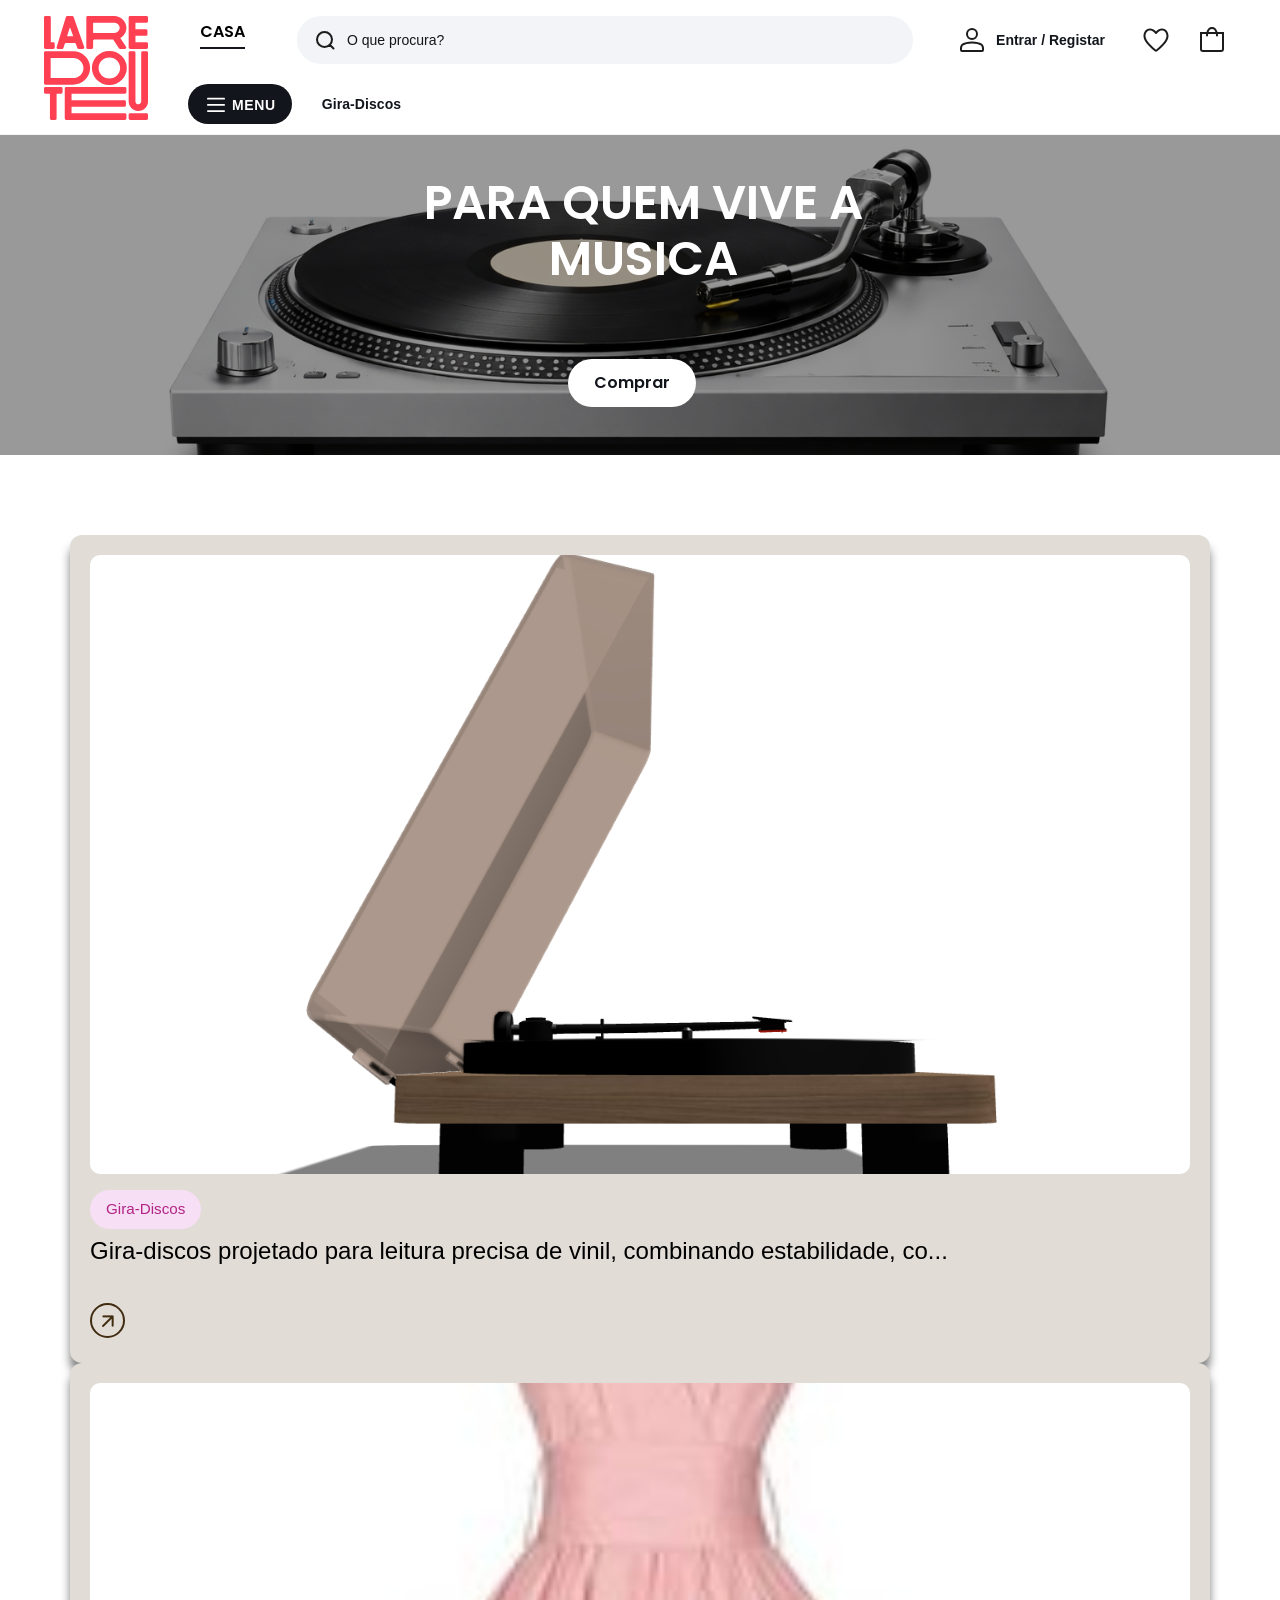
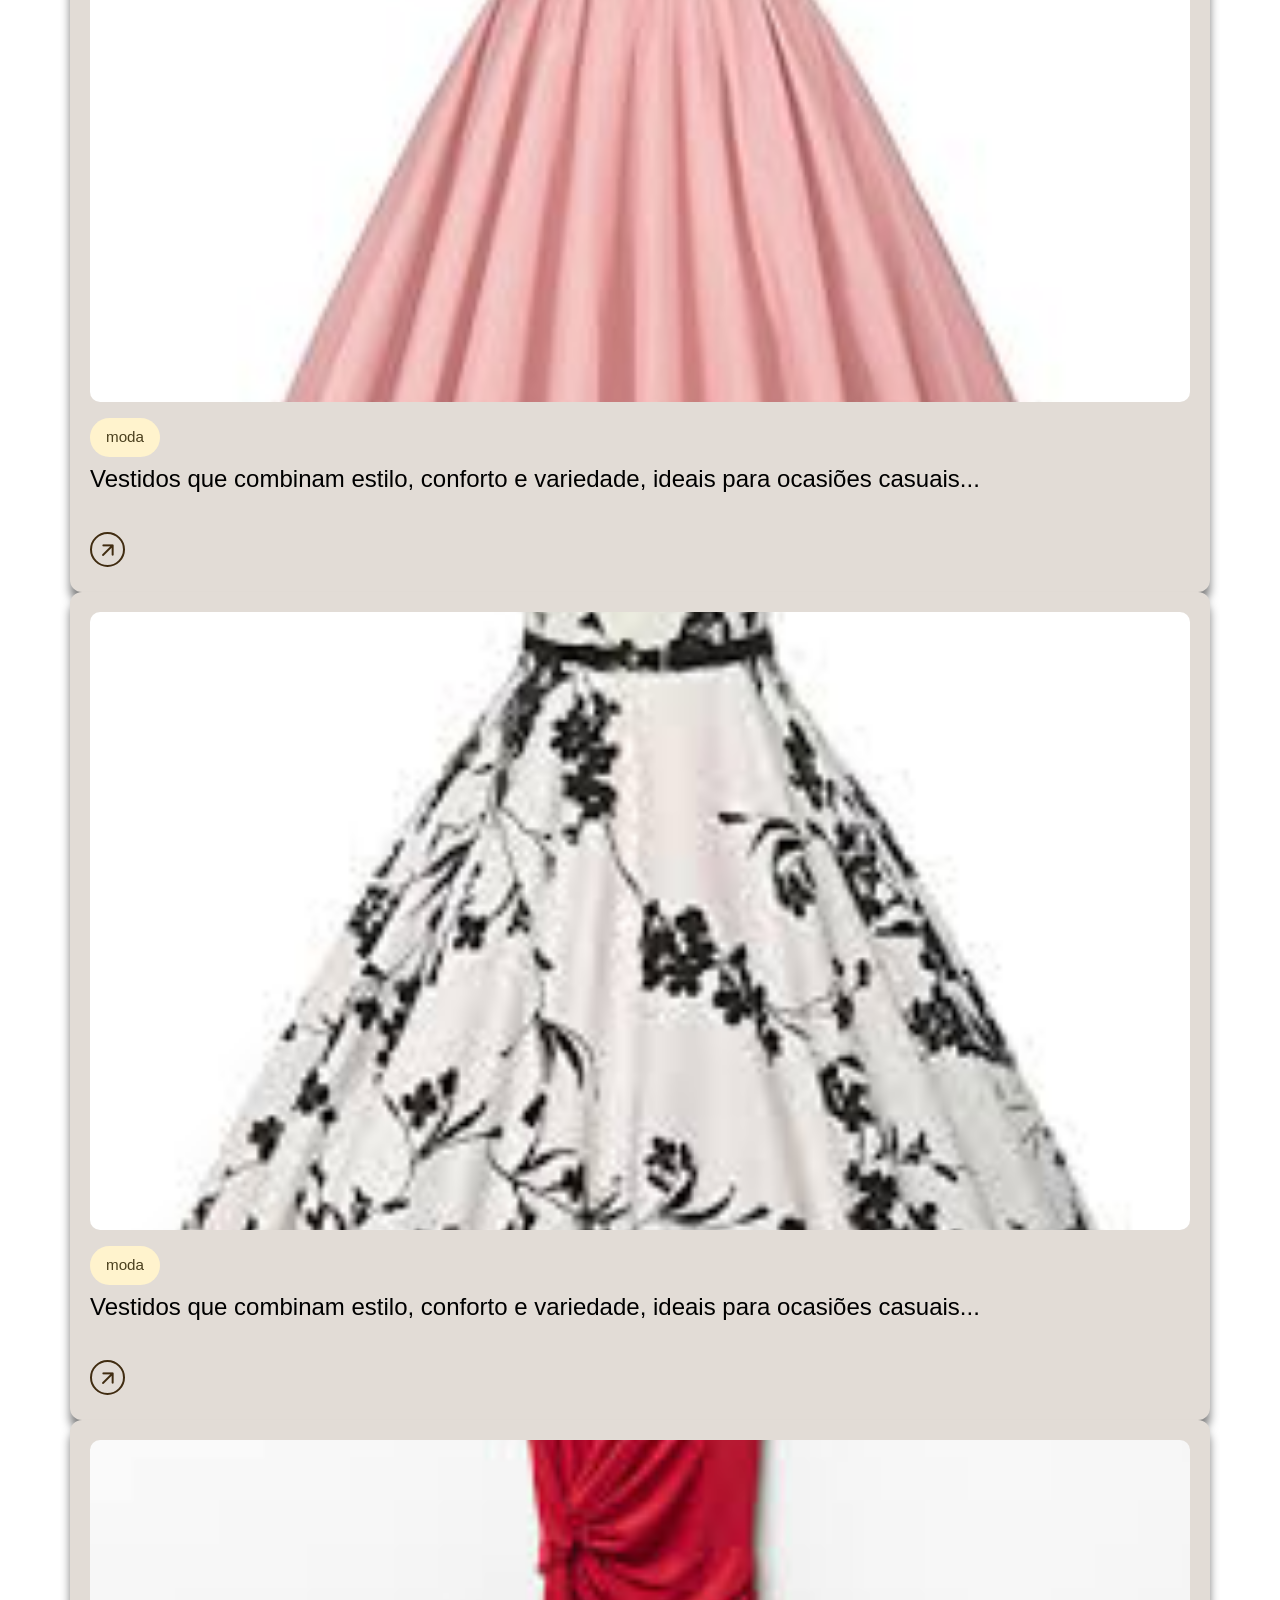
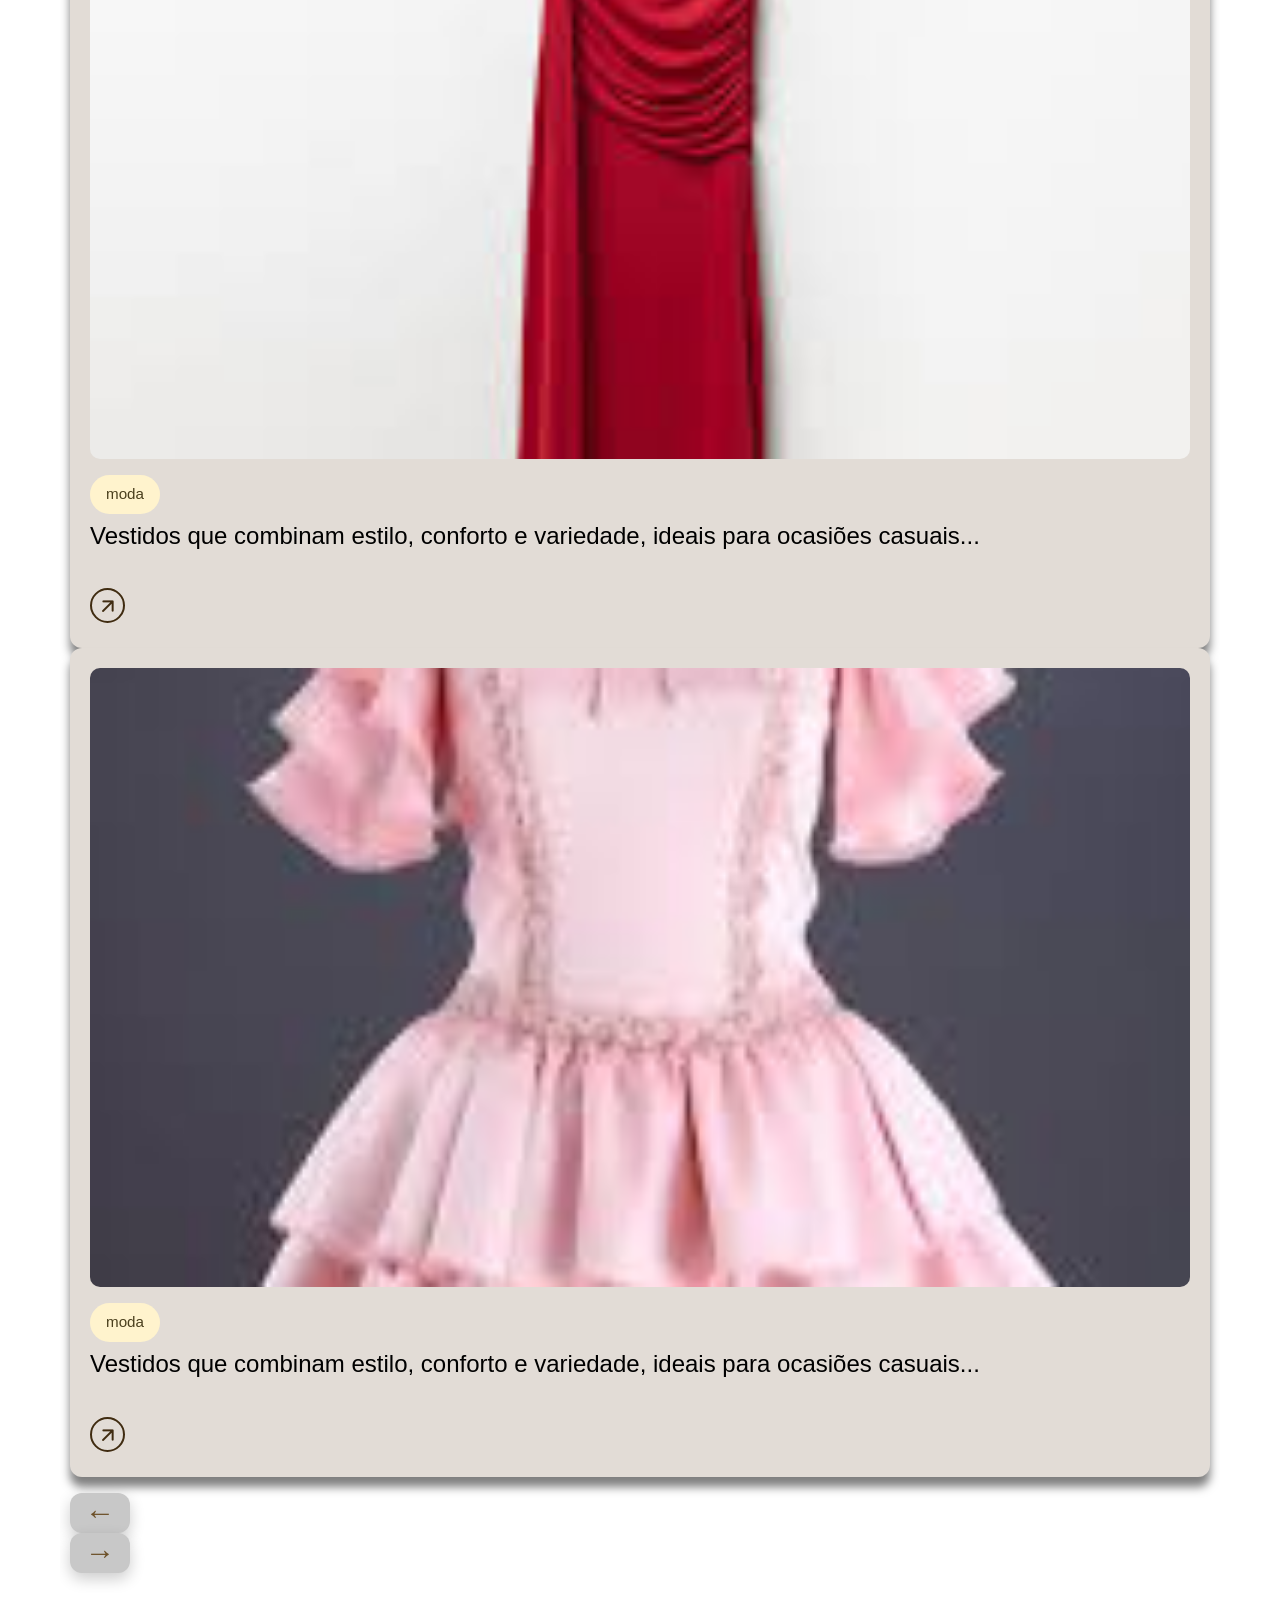
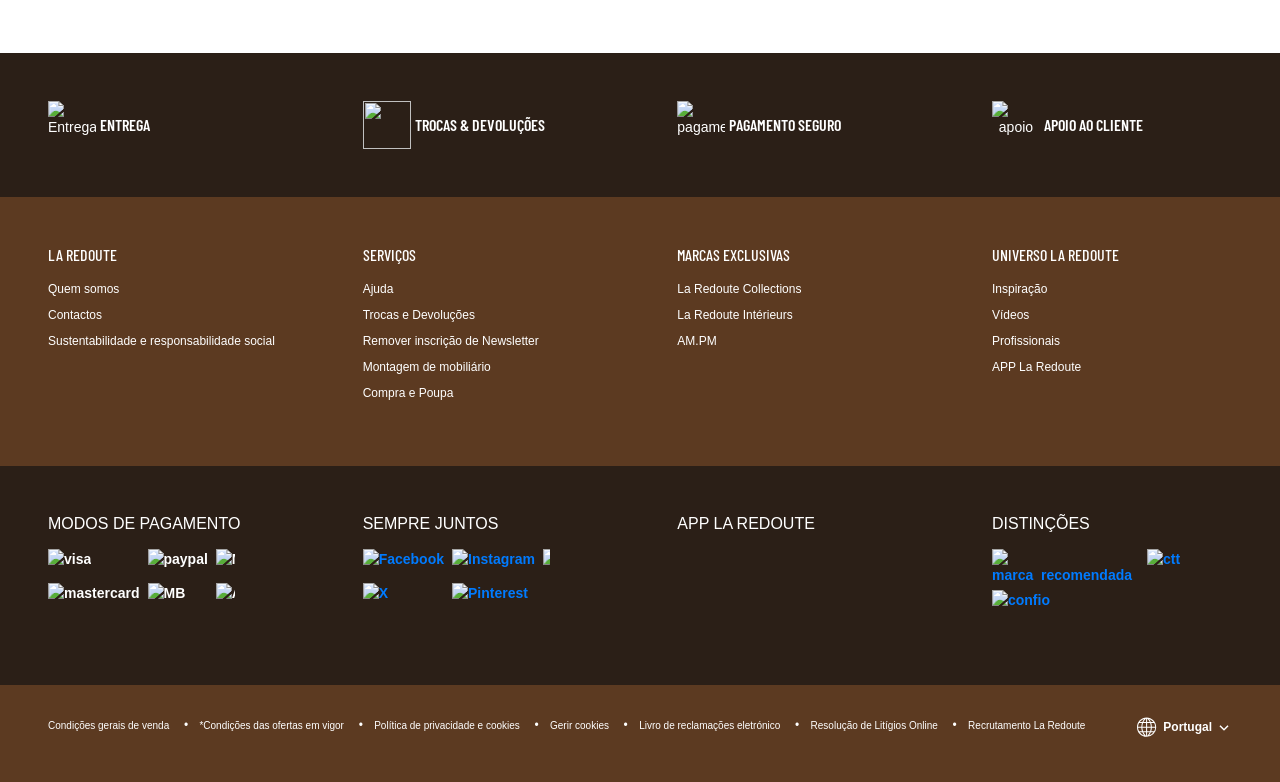
==== commit c776dd59: "major changes" ====
--- a/index.html
+++ b/index.html
@@ -2,7 +2,7 @@
 <html lang="pt-PT">
 
 <head>
-    <title>La Redoute | Grandes descontos em Moda &amp; Casa </title>
+    <title>Gira-Discos</title>
     <meta http-equiv="Content-Type" content="text/html; charset=utf-8">
     <meta http-equiv="X-UA-Compatible" content="IE=edge">
     <meta name="viewport" content="width=device-width, initial-scale=1.0, maximum-scale=5">
@@ -305,32 +305,7 @@
                                                     </button>
 
                                                     <div id="universeCasa" class="universe open">
-                                                        <!--
-                                                        <ul>
-                                                            <li class="titleBlock title" data-id="Home--1"
-                                                                data-haschild="false"
-                                                                data-cerberus="mainmenu-l1-universe" data-lvl="-1"
-                                                                data-label="Neste momento">
-                                                                Neste momento
-                                                            </li>
-                                                            <li class="menuSelectionList event" data-id="Home-280747"
-                                                                data-menuid="953d2e4c-6c0c-4693-a41b-317d74be2cab"
-                                                                data-haschild="false"
-                                                                data-cerberus="mainmenu-l1-universe" data-lvl="-1"
-                                                                data-background="" data-label="Natal" role="menuitem">
-                                                                <style>
-                                                                    .menuSelectionList a.lvl1link_f31da909-19bb-4675-920e-e16decd627cb::after {
-                                                                        background-color: #ffffff;
-                                                                    }
-                                                                </style>
-                                                                <a href="/pplp/100/97172/278261/cat-280747.aspx#shoppingtool=treestructureflyout"
-                                                                    data-lvl="-1" data-id="280747"
-                                                                    class="event  lvl1link_f31da909-19bb-4675-920e-e16decd627cb"
-                                                                    style="color:#ffffff;background-color:#D23948;">
-                                                                    Natal
-                                                                </a>
-                                                            </li>
-                                                        -->
+                                                        
                                                             <li class="titleBlock title" data-id="Home--1"
                                                                 data-haschild="false"
                                                                 data-cerberus="mainmenu-l1-universe" data-lvl="1"
@@ -343,7 +318,7 @@
                                                                 data-cerberus="mainmenu-l1-universe" data-lvl="1"
                                                                 data-background="https://cdn.laredoute.com/generic/menuV4/images/1/L1-header-piece.png"
                                                                 data-label="Divis&#245;es" role="menuitem">
-                                                                <a href="/pplp/cat-392588.aspx#shoppingtool=treestructureflyout"
+                                                                <a href="404.html"
                                                                     data-lvl="1" data-id="392588" role=button
                                                                     class="default modal--nextPanel "
                                                                     style="color:#12151b;background-color:#FAFAFA;">
@@ -353,17 +328,17 @@
                                                                             width="64" height="64" alt=""
                                                                             role="presentation" />
                                                                     </span>
-                                                                    Divis&#245;es
+                                                                    Gira-Discos
                                                                 </a>
                                                             </li>
-                                                            <!--
+                                                            
                                                             <li class="menuSelectionList default" data-id="Home-84100"
                                                                 data-menuid="4ffdc549-b72d-4f21-a8cb-269e2740a44b"
                                                                 data-haschild="true"
                                                                 data-cerberus="mainmenu-l1-universe" data-lvl="1"
                                                                 data-background="https://cdn.laredoute.com/generic/productCategorisation/images/0/HeaderNav-Linen.png"
                                                                 data-label="T&#234;xtil-lar" role="menuitem">
-                                                                <a href="/pplp/100/cat-84100.aspx#shoppingtool=treestructureflyout"
+                                                                <a href="404.html"
                                                                     data-lvl="1" data-id="84100" role=button
                                                                     class="default modal--nextPanel "
                                                                     style="color:#12151b;background-color:#FAFAFA;">
@@ -379,19 +354,19 @@
                                                             
                                                             <div class="menuBrandCarousel">
                                                                 <div class="menuBrandCarousel_wrapper" data-lvl="1">
-                                                                    <a href="/hub-lri.aspx" data-lvl="1">
+                                                                    <a href="404.html" data-lvl="1">
                                                                         <img src="https://cdn.laredoute.com/cdn-cgi/image/width=160,height=160,fit=crop,dpr=1/generic/logos/brands/LRI-2_v2.jpg"
                                                                             alt="La Redoute Int&#233;rieurs"
                                                                             title="La Redoute Int&#233;rieurs"
                                                                             id="la-redoute-interieurs" />
                                                                     </a>
-                                                                    <a href="/pplp/cat-85201.aspx" data-lvl="1">
+                                                                    <a href="404.html" data-lvl="1">
                                                                         <img src="https://cdn.laredoute.com/cdn-cgi/image/width=160,height=160,fit=crop,dpr=1/generic/logos/brands/AMPM.jpg"
                                                                             alt="A M P M" title="A M P M" id="ampm" />
                                                                     </a>
                                                                 </div>
                                                             </div>
-                                                            -->
+                                                    
                                                         </ul>
                                                         <ul class="menu__listFooter">
                                                             <li class="menuSelectionList alldevices" data-id="-1"
@@ -399,7 +374,7 @@
                                                                 data-cerberus="mainmenu-l1-universe" data-lvl="-1"
                                                                 data-background="" data-label="Ajuda e contactos"
                                                                 role="menuitem">
-                                                                <a href="/services/faq.aspx#shoppingtool=treestructureflyout"
+                                                                <a href="404.html"
                                                                     data-id="-1" data-lvl="-1" class="alldevices ">
                                                                     <span class="menu_icon alldevices">
                                                                         <img src="https://cdn.laredoute.com/cdn-cgi/image/width=24,height=24,fit=contain,dpr=1/menu/images/1/4432a3ae1a0f0.png"
@@ -416,7 +391,7 @@
                                                                 data-background=""
                                                                 data-label="Blog | Inspira&#231;&#227;o"
                                                                 role="menuitem">
-                                                                <a href="/inspiration/#shoppingtool=treestructureflyout"
+                                                                <a href="404.html"
                                                                     data-id="-1" data-lvl="-1" class="webonly ">
                                                                     <span class="menu_icon webonly">
                                                                         <img src="https://cdn.laredoute.com/cdn-cgi/image/width=24,height=24,fit=contain,dpr=1/generic/menuV3/images/6/catalog-128px.png"
@@ -433,7 +408,7 @@
                                                                 data-cerberus="mainmenu-l1-universe" data-lvl="-1"
                                                                 data-background="" data-label="Profissionais"
                                                                 role="menuitem">
-                                                                <a href="/b2b.aspx#shoppingtool=treestructureflyout"
+                                                                <a href="404.html"
                                                                     data-id="-1" data-lvl="-1" class="alldevices ">
                                                                     <span class="menu_icon alldevices">
                                                                         <img src="https://cdn.laredoute.com/cdn-cgi/image/width=24,height=24,fit=contain,dpr=1/menu/images/6/4432a4a99de3e.png"
@@ -449,7 +424,7 @@
                                                                 data-cerberus="mainmenu-l1-universe" data-lvl="-1"
                                                                 data-background="" data-label="Descubra a nossa App"
                                                                 role="menuitem">
-                                                                <a href="/app.aspx#shoppingtool=treestructureflyout"
+                                                                <a href="404.html"
                                                                     data-id="-1" data-lvl="-1" class="webonly ">
                                                                     <span class="menu_icon webonly">
                                                                         <img src="https://cdn.laredoute.com/cdn-cgi/image/width=24,height=24,fit=contain,dpr=1/generic/menuV3/images/6/smartphone-128px.png"
@@ -462,48 +437,8 @@
                                                             </li>
                                                         </ul>
                                                     </div>
-                                                    <!--
-                                                    <div id="universeModa" class="universe ">
-                                                        <ul>
-
-                                                            <li class="titleBlock title" data-id="Fashion--1"
-                                                                data-haschild="false"
-                                                                data-cerberus="mainmenu-l1-universe" data-lvl="-1"
-                                                                data-label="A nossa marca exclusiva">
-                                                                A nossa marca exclusiva
-                                                            </li>
-                                                            <div class="menuBrandCarousel">
-                                                                <div class="menuBrandCarousel_wrapper" data-lvl="1">
-                                                                    <a href="/alt/laredoutecollections.aspx"
-                                                                        data-lvl="1">
-                                                                        <img src="https://cdn.laredoute.com/cdn-cgi/image/width=160,height=160,fit=crop,dpr=1/generic/logos/brands/BrandNavLaRedouteCollections-min.jpg"
-                                                                            alt="La Redoute Collections"
-                                                                            title="La Redoute Collections"
-                                                                            id="la-redoute-collections" />
-                                                                    </a>
-                                                                </div>
-                                                            </div>
-                                                        </ul>
-                                                        <ul class="menu__listFooter">
-                                                            <li class="menuSelectionList alldevices" data-id="-1"
-                                                                data-haschild="false"
-                                                                data-cerberus="mainmenu-l1-universe" data-lvl="-1"
-                                                                data-background="" data-label="Ajuda e contactos"
-                                                                role="menuitem">
-                                                                <a href="/services/faq.aspx#shoppingtool=treestructureflyout"
-                                                                    data-id="-1" data-lvl="-1" class="alldevices ">
-                                                                    <span class="menu_icon alldevices">
-                                                                        <img src="https://cdn.laredoute.com/cdn-cgi/image/width=24,height=24,fit=contain,dpr=1/menu/images/1/4432a3ae1a0f0.png"
-                                                                            srcset="https://cdn.laredoute.com/cdn-cgi/image/width=24,height=24,fit=contain,dpr=2/menu/images/1/4432a3ae1a0f0.png 2x"
-                                                                            loading="lazy" fetchpriority="low"
-                                                                            width="24" height="24" />
-                                                                    </span>
-                                                                    <span class="menu_label">Ajuda e contactos</span>
-                                                                </a>
-                                                            </li>
-                                                        </ul>
-                                                    </div>
-                                                    -->
+                                                    
+                                                    
                                                 </div>
 
 
@@ -827,7 +762,7 @@
                                     </div>
                                     <div class="contentHero_wrapper">
                                         <div class="contentHero_titling">
-                                            <p class="contentHero_title">GIRA-DISCOS</p>
+                                            <p class="contentHero_title">PARA QUEM VIVE A MUSICA</p>
                                             <ul class="contentHero_buttons">
                                                 <li>
                                                     <a class="lr-pillButton" href="produto2.html">
@@ -847,7 +782,7 @@
                                     </div>
                                     <div class="contentHero_wrapper">
                                         <div class="contentHero_titling">
-                                            <p class="contentHero_title">GIRA-DISCOS</p>
+                                            <p class="contentHero_title">PARA QUEM VIVE A MUSICA</p>
                                             <ul class="contentHero_buttons">
                                                 <li>
                                                     <a class="lr-pillButton" href="produto2.html">
@@ -922,9 +857,10 @@
                                             <li class="card-item1 swiper-slide">
                                                 <a href="produto2.html" class="card-link1">
                                                     <img src="images/Exemplo1.png" alt="" class="card-image1" />
-                                                    <p class="badge1 designer">Designer</p>
-                                                    <h2 class="card-title1" style="color: black !important;">descriçao
-                                                    </h2>
+                                                    <p class="badge1 designer">Gira-Discos</p>
+                                                    <h4 class="card-title1" style="color: black !important;">
+                                                        Gira-discos projetado para leitura precisa de vinil, combinando estabilidade, controlo de rotação e fidelidade sonora.
+                                                    </h4>
                                                     <button class="card-button1 material-symbols-rounded">
                                                         arrow_forward
                                                     </button>
@@ -932,10 +868,11 @@
                                             </li>
                                             <li class="card-item1 swiper-slide">
                                                 <a href="produto2.html" class="card-link1">
-                                                    <img src="images/Exemplo1.png" alt="" class="card-image1" />
-                                                    <p class="badge1 developer">Gira-Discos</p>
-                                                    <h2 class="card-title1" style="color: black !important;">descriçao
-                                                    </h2>
+                                                    <img src="images/vestido1.jpg" alt="" class="card-image1" />
+                                                    <p class="badge1 developer">moda</p>
+                                                    <h4 class="card-title1" style="color: black !important;">
+                                                        Vestidos que combinam estilo, conforto e variedade, ideais para ocasiões casuais ou formais.
+                                                    </h4>
                                                     <button class="card-button1 material-symbols-rounded">
                                                         arrow_forward
                                                     </button>
@@ -943,10 +880,11 @@
                                             </li>
                                             <li class="card-item1 swiper-slide">
                                                 <a href="produto2.html" class="card-link1">
-                                                    <img src="images/Exemplo1.png" alt="" class="card-image1" />
-                                                    <p class="badge1 marketer">marketer</p>
-                                                    <h2 class="card-title1" style="color: black !important;">descriçao
-                                                    </h2>
+                                                    <img src="images/vestido2.jpg" alt="" class="card-image1" />
+                                                    <p class="badge1 developer">moda</p>
+                                                    <h4 class="card-title1" style="color: black !important;">
+                                                        Vestidos que combinam estilo, conforto e variedade, ideais para ocasiões casuais ou formais.
+                                                    </h4>
                                                     <button class="card-button1 material-symbols-rounded">
                                                         arrow_forward
                                                     </button>
@@ -954,10 +892,11 @@
                                             </li>
                                             <li class="card-item1 swiper-slide">
                                                 <a href="produto2.html" class="card-link1">
-                                                    <img src="images/Exemplo1.png" alt="" class="card-image1" />
-                                                    <p class="badge1 gamer">gamer</p>
-                                                    <h2 class="card-title1" style="color: black !important;">descriçao
-                                                    </h2>
+                                                    <img src="images/vestido3.jpg" alt="" class="card-image1" />
+                                                    <p class="badge1 developer">moda</p>
+                                                    <h4 class="card-title1" style="color: black !important;">
+                                                        Vestidos que combinam estilo, conforto e variedade, ideais para ocasiões casuais ou formais.
+                                                    </h4>
                                                     <button class="card-button1 material-symbols-rounded">
                                                         arrow_forward
                                                     </button>
@@ -965,10 +904,11 @@
                                             </li>
                                             <li class="card-item1 swiper-slide">
                                                 <a href="produto2.html" class="card-link1">
-                                                    <img src="images/Exemplo1.png" alt="" class="card-image1" />
-                                                    <p class="badge1 editor">editor</p>
-                                                    <h2 class="card-title1" style="color: black !important;">descriçao
-                                                    </h2>
+                                                    <img src="images/vestido4.jpg" alt="" class="card-image1" />
+                                                    <p class="badge1 developer">moda</p>
+                                                    <h4 class="card-title1" style="color: black !important;">
+                                                        Vestidos que combinam estilo, conforto e variedade, ideais para ocasiões casuais ou formais.
+                                                    </h4>
                                                     <button class="card-button1 material-symbols-rounded">
                                                         arrow_forward
                                                     </button>
@@ -1086,15 +1026,15 @@
 
                                                 <ul class="footer-services-content">
                                                     <li class='footer-services-link  '>
-                                                        <a href="/services/quemsomos.aspx" style="color: #ffffff;">Quem
+                                                        <a href="404.html" style="color: #ffffff;">Quem
                                                             somos</a>
                                                     </li>
                                                     <li class='footer-services-link  '>
-                                                        <a href="/services/contactDetails.aspx" style="color: #ffffff;"
+                                                        <a href="404.html" style="color: #ffffff;"
                                                             ;>Contactos</a>
                                                     </li>
                                                     <li class='footer-services-link  '>
-                                                        <a href="/alt/responsavel.aspx" style="color: #ffffff;"
+                                                        <a href="404.html" style="color: #ffffff;"
                                                             ;>Sustentabilidade e
                                                             responsabilidade social
                                                         </a>
@@ -1114,25 +1054,25 @@
 
                                                 <ul class="footer-services-content">
                                                     <li class='footer-services-link  '>
-                                                        <a href="/services/faq.aspx" style="color: #ffffff;" ;>Ajuda</a>
+                                                        <a href="404.html" style="color: #ffffff;" ;>Ajuda</a>
                                                     </li>
                                                     <li class='footer-services-link  '>
-                                                        <a href="/services/returns.aspx" style="color: #ffffff;"
+                                                        <a href="404.html" style="color: #ffffff;"
                                                             ;>Trocas e
                                                             Devolu&#231;&#245;es</a>
                                                     </li>
                                                     <li class='footer-services-link  '>
-                                                        <a href="/myaccount/newsletterunsubscribeoffline.aspx"
+                                                        <a href="404.html"
                                                             style="color: #ffffff;" ;>Remover
                                                             inscri&#231;&#227;o de Newsletter</a>
                                                     </li>
                                                     <li class='footer-services-link  '>
-                                                        <a href="/logisimple-montagem.aspx" style="color: #ffffff;"
+                                                        <a href="404.html" style="color: #ffffff;"
                                                             ;>Montagem de
                                                             mobili&#225;rio</a>
                                                     </li>
                                                     <li class='footer-services-link  '>
-                                                        <a href="/faq-o-que-e-o-compra-e-poupa.aspx"
+                                                        <a href="404.html"
                                                             style="color: #ffffff;" ;>Compra e
                                                             Poupa</a>
                                                     </li>
@@ -1151,16 +1091,16 @@
 
                                                 <ul class="footer-services-content">
                                                     <li class='footer-services-link  '>
-                                                        <a href="/alt/laredoutecollections.aspx" style="color: #ffffff;"
+                                                        <a href="404.html" style="color: #ffffff;"
                                                             ;>La Redoute
                                                             Collections</a>
                                                     </li>
                                                     <li class='footer-services-link  '>
-                                                        <a href="/hub-lri.aspx" style="color: #ffffff;" ;>La Redoute
+                                                        <a href="404.html" style="color: #ffffff;" ;>La Redoute
                                                             Int&#233;rieurs</a>
                                                     </li>
                                                     <li class='footer-services-link  '>
-                                                        <a href="/pplp/cat-85201.aspx" style="color: #ffffff;"
+                                                        <a href="404.html" style="color: #ffffff;"
                                                             ;>AM.PM</a>
                                                     </li>
                                                 </ul>
@@ -1178,18 +1118,18 @@
 
                                                 <ul class="footer-services-content">
                                                     <li class='footer-services-link  '>
-                                                        <a href="/inspiration/" style="color: #ffffff;"
+                                                        <a href="404.html" style="color: #ffffff;"
                                                             ;>Inspira&#231;&#227;o</a>
                                                     </li>
                                                     <li class='footer-services-link  '>
-                                                        <a href="https://www.youtube.com/user/RedoutechannelPT"
+                                                        <a href="404.html"
                                                             style="color: #ffffff;" ;>V&#237;deos</a>
                                                     </li>
                                                     <li class='footer-services-link  '>
-                                                        <a href="/b2b.aspx" style="color: #ffffff;" ;>Profissionais</a>
+                                                        <a href="404.html" style="color: #ffffff;" ;>Profissionais</a>
                                                     </li>
                                                     <li class='footer-services-link  '>
-                                                        <a href="/app.aspx" style="color: #ffffff;" ;>APP La Redoute</a>
+                                                        <a href="404.html" style="color: #ffffff;" ;>APP La Redoute</a>
                                                     </li>
                                                 </ul>
                                             </div>
@@ -1562,6 +1502,21 @@
             integrity="sha384-JZR6Spejh4U02d8jOt6vLEHfe/JQGiRRSQQxSfFWpi1MquVdAyjUar5+76PVCmYl"
             crossorigin="anonymous"></script>
 
+
+            <script>
+document.addEventListener("DOMContentLoaded", function () {
+    const maxChars = 80;
+
+    document.querySelectorAll(".card-title1").forEach(title => {
+        const text = title.textContent.trim();
+
+        if (text.length > maxChars) {
+            title.textContent = text.slice(0, maxChars) + "...";
+        }
+    });
+});
+</script>
+
 </body>
 
 </html>
--- a/widgets.css
+++ b/widgets.css
@@ -2921,7 +2921,7 @@
 .contentHero_title {
     position: absolute;
     bottom: 0%;
-    transform: translate(-35%, -200%);
+    transform: translate(-35%, -100%);
     color: #fff;
     margin-bottom: 16px;
     width: 500px;
@@ -11555,12 +11555,10 @@
 
 /* Botão selecionado */
 .material-btn.active {
-    background: #111;
-    color: #fff;
-    border-color: #111;
-    box-shadow: 0 8px 20px rgba(0, 0, 0, 0.25);
-}
-
+  background: #000000;
+  color: #ffffff;
+  border-color: #111;
+}
 /* Clique */
 .material-btn:active {
     transform: translateY(0);
@@ -11606,4 +11604,41 @@
 /* Focus */
 .material-label select:focus {
   outline: none;
+}
+
+
+.material-btnButton {
+    padding: 8px 10px;
+    min-width: 140px;
+    border-radius: 10px;
+    border: 1px solid #e0e0e0;
+    background: #ffffff;
+    color: #333;
+    font-size: 14px;
+    font-weight: 500;
+    cursor: pointer;
+    transition:
+        all 0.25s ease,
+        box-shadow 0.25s ease,
+        transform 0.15s ease;
+}
+
+/* Hover */
+.material-btnButton:hover {
+    border-color: #999;
+    box-shadow: 0 6px 18px rgba(0, 0, 0, 0.08);
+    transform: translateY(-2px);
+}
+
+/* Botão selecionado */
+.material-btnButton.active {
+  background: #000000;
+  color: #ffffff;
+  border-color: #111;
+}
+/* Clique */
+.material-btnButton:active {
+    transform: translateY(0);
+    box-shadow: 0 4px 12px rgba(0, 0, 0, 0.15);
+    
 }
--- a/file.css
+++ b/file.css
@@ -107,6 +107,7 @@
     font-size: 1.19rem;
     color: black !important;
     font-weight: 600;
+    overflow: hidden;
 }
 
 .card-list1 .card-link1 .card-button1 {
@@ -126,6 +127,9 @@
     color: white;
     background: rgb(64, 44, 17);
 }
+
+
+
 
 
 /* botoes do swipper*/
@@ -267,7 +271,7 @@
 /*sidebar*/
 
 /* ===============================
-   SIDEBAR BASE
+   SIDEBAR
 ================================ */
 .menu__panel {
   position: fixed !important;
@@ -331,6 +335,59 @@
 }
 
 /* ===============================
+   BOTÃO UNIVERSO (100% LARGURA)
+================================ */
+#menuUniverseSelection {
+  width: 100%;
+  display: block;
+  padding: 0;
+  margin-bottom: 16px;
+  border: none;
+  background: transparent;
+}
+
+/* Tab interna */
+#menuUniverseSelection .segmentedPart {
+  position: relative;
+  display: flex;
+  align-items: center;
+  gap: 12px;
+
+  width: 100%;
+  padding: 14px 20px;
+
+  box-sizing: border-box;
+  cursor: pointer;
+
+  font-size: 15px;
+  font-weight: 600;
+  color: #12151b;
+
+  background: #f3f4f6;
+  border-radius: 14px;
+
+  transition: background 0.2s ease;
+}
+
+/* Hover */
+#menuUniverseSelection .segmentedPart:hover {
+  background: #e5e7eb;
+}
+
+/* Ativo */
+#menuUniverseSelection .segmentedPart.selected {
+  background: #12151b;
+  color: #ffffff;
+}
+
+/* Ícone */
+#menuUniverseSelection img {
+  width: 24px;
+  height: 24px;
+  flex-shrink: 0;
+}
+
+/* ===============================
    TÍTULOS
 ================================ */
 .titleBlock.title {
@@ -391,7 +448,7 @@
 }
 
 /* ===============================
-   ITEM ESPECIAL (NATAL)
+   ITEM ESPECIAL (EVENTO)
 ================================ */
 .menuSelectionList.event a {
   background: #d23948 !important;
@@ -456,6 +513,20 @@
   background: #d1d5db;
   border-radius: 6px;
 }
+
+/* Imagem NORMAL */
+#menuUniverseSelection img {
+  width: 24px;
+  height: 24px;
+  flex-shrink: 0;
+  transition: filter 0.2s ease;
+}
+
+/* Imagem BRANCA quando ativo */
+#menuUniverseSelection .segmentedPart.selected img {
+  filter: brightness(0) invert(1);
+}
+
 
 
 
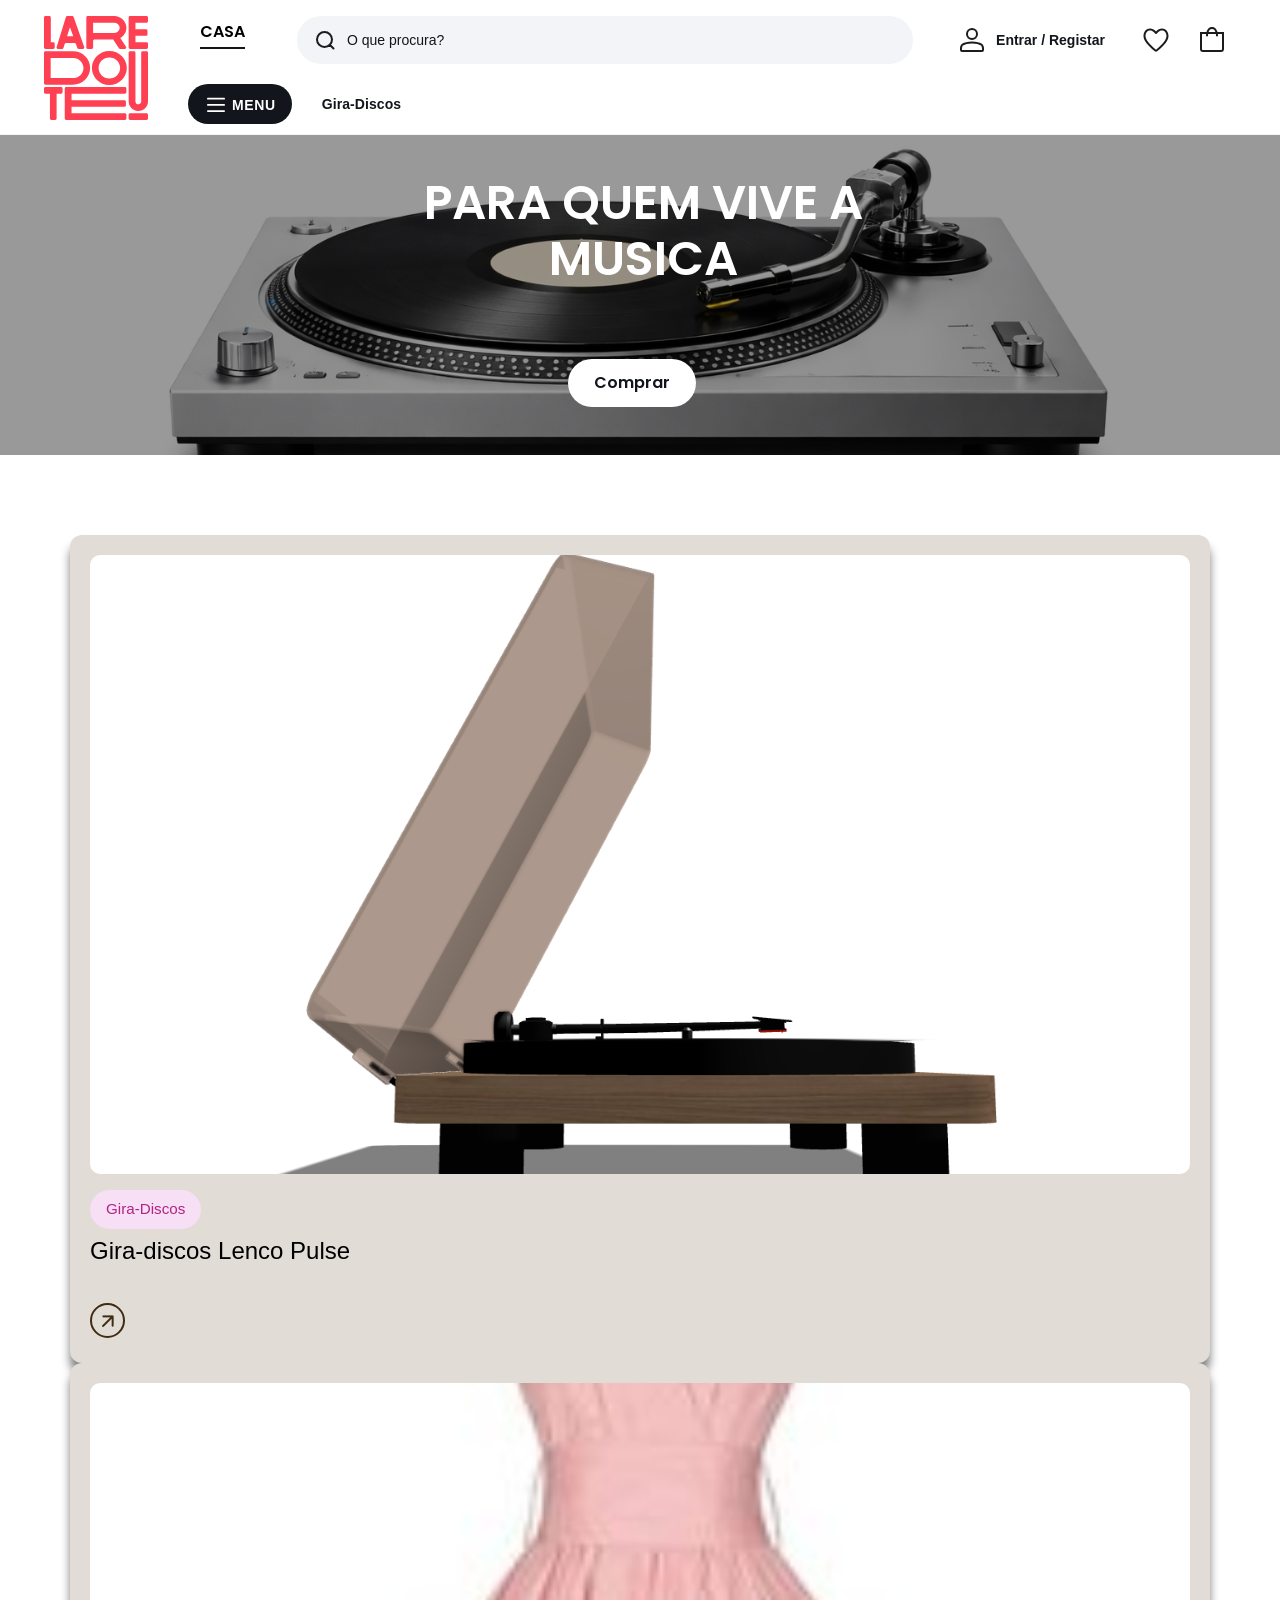
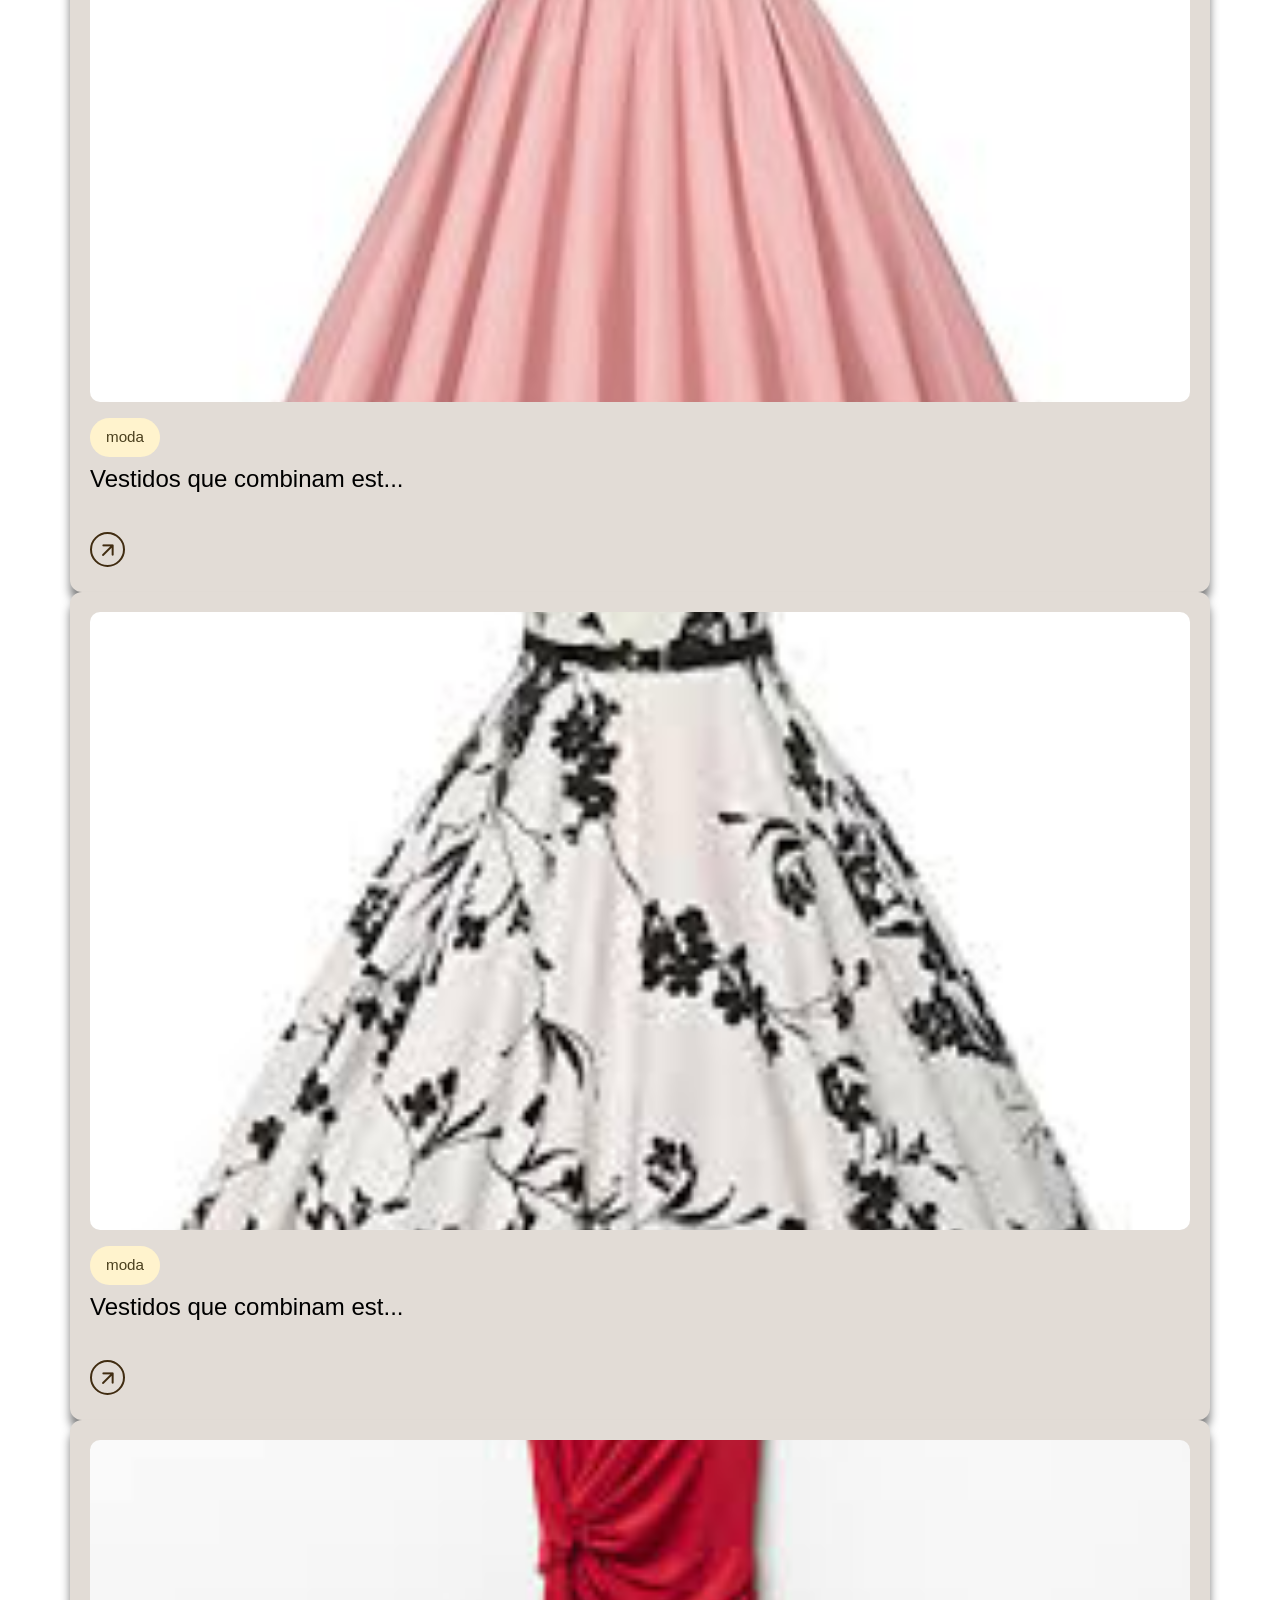
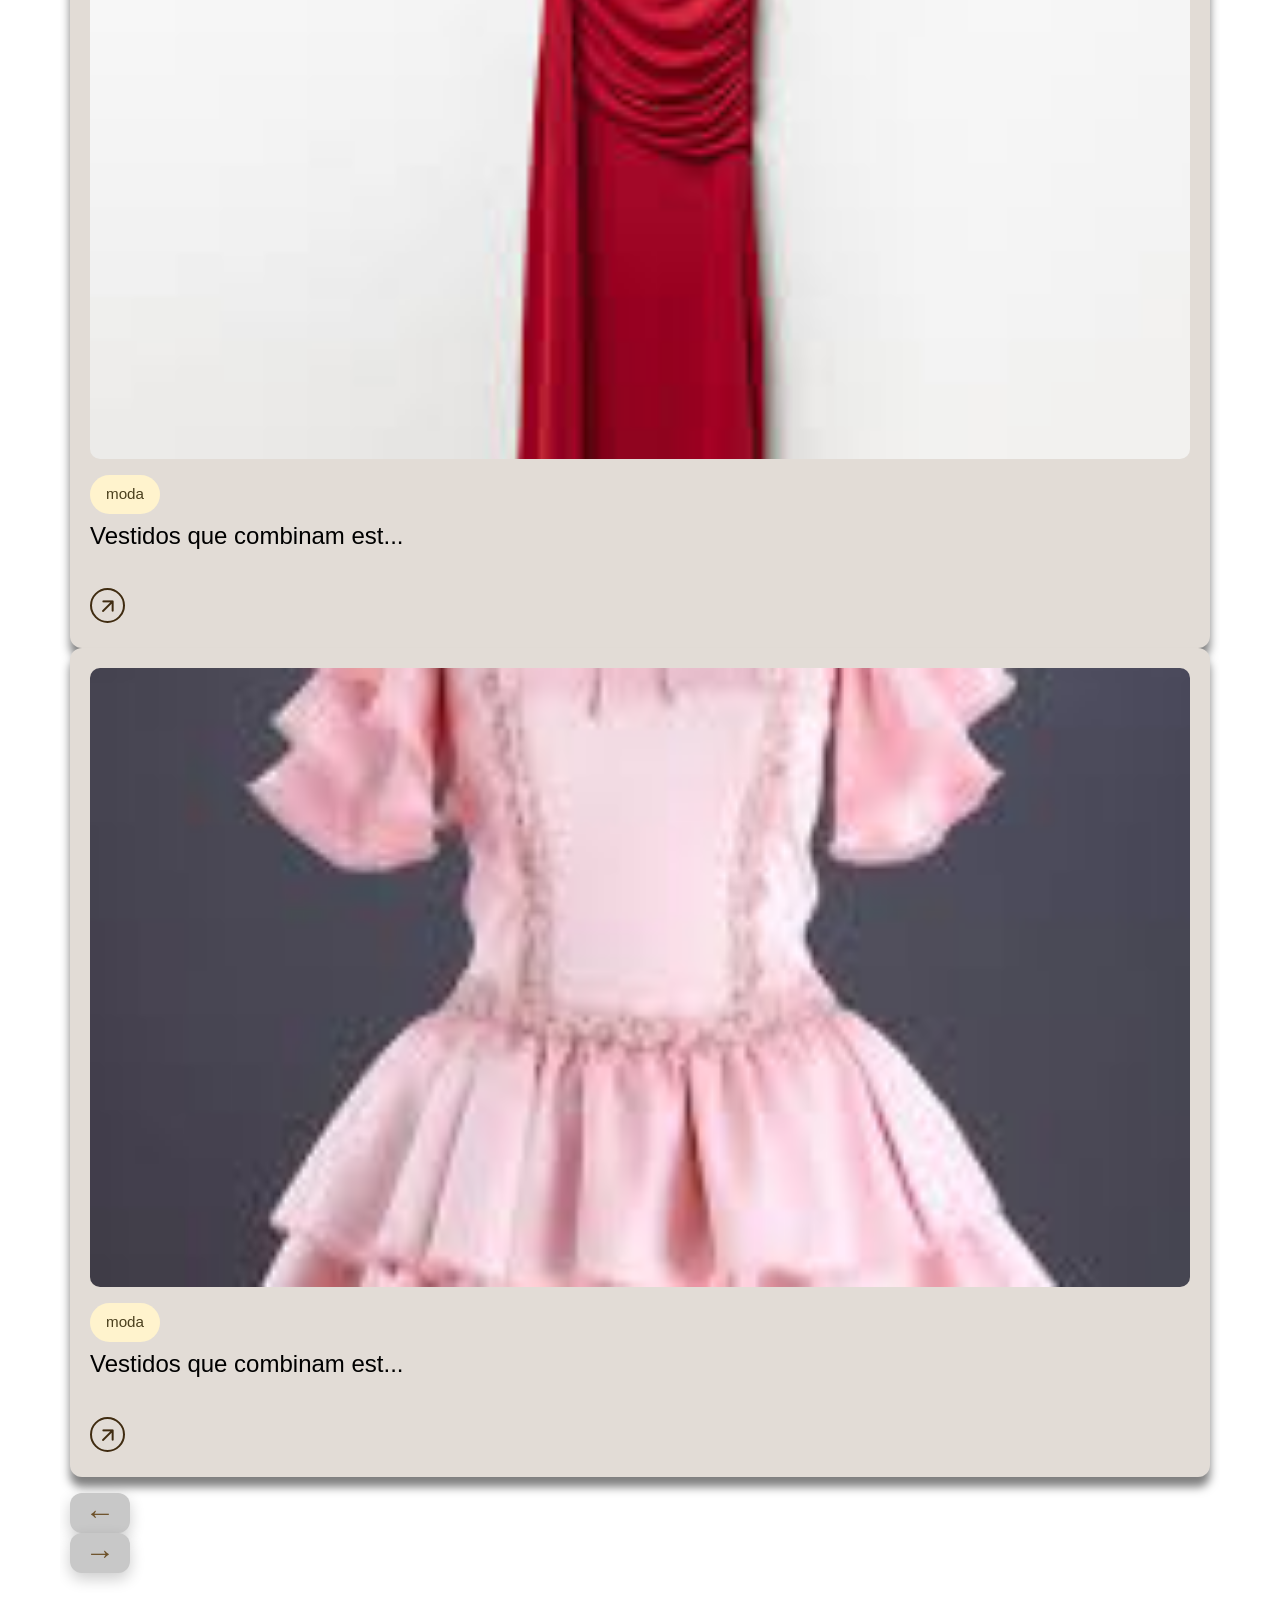
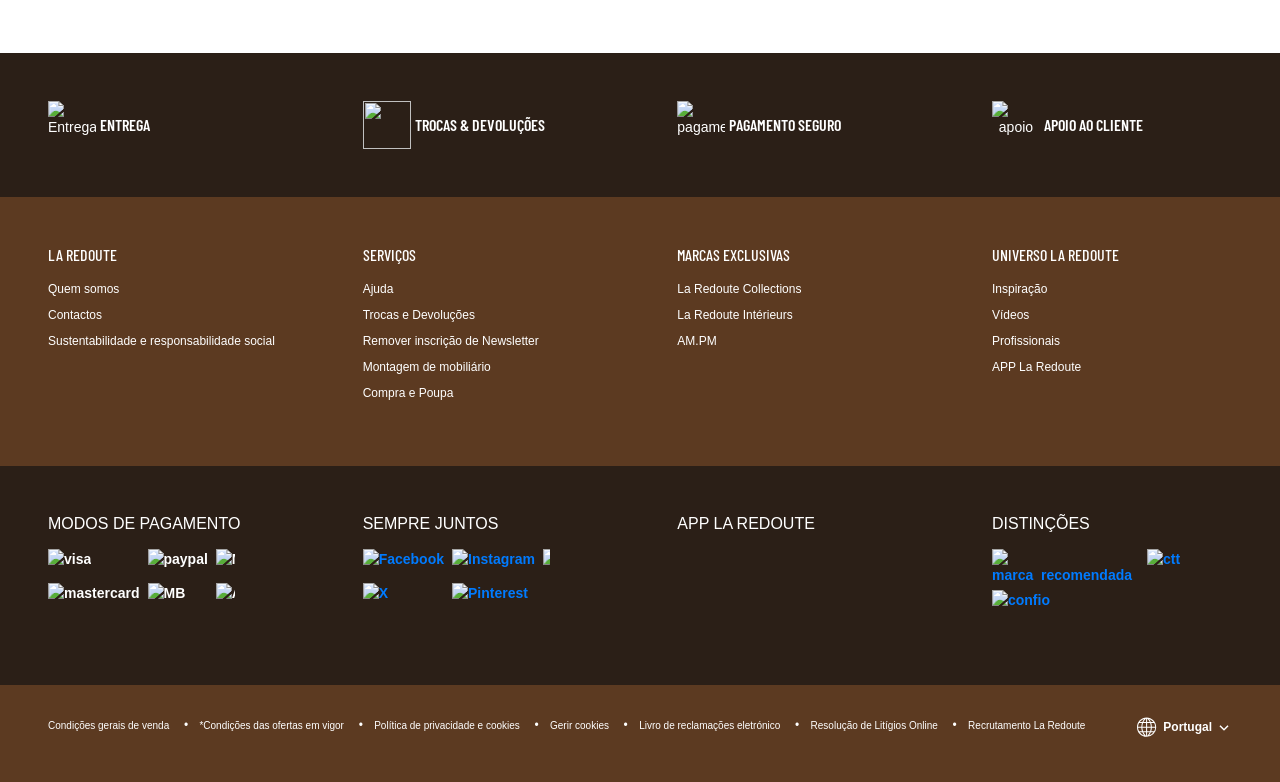
==== commit d9ece605: "Site concluido" ====
--- a/index.html
+++ b/index.html
@@ -318,7 +318,7 @@
                                                                 data-cerberus="mainmenu-l1-universe" data-lvl="1"
                                                                 data-background="https://cdn.laredoute.com/generic/menuV4/images/1/L1-header-piece.png"
                                                                 data-label="Divis&#245;es" role="menuitem">
-                                                                <a href="404.html"
+                                                                <a href="produto2.html"
                                                                     data-lvl="1" data-id="392588" role=button
                                                                     class="default modal--nextPanel "
                                                                     style="color:#12151b;background-color:#FAFAFA;">
@@ -645,8 +645,10 @@
                                         </svg>
                                     </i>
                                     <div class="header__button__textContainer">
+                                        <a href="404.html" style="all:unset !important">
                                         <span id="header__accountText">Entrar / Registar</span> <span class="sr-only">A
                                             minha conta</span>
+                                        </a>
 
                                     </div>
                                 </button>
@@ -655,7 +657,7 @@
 
                             <div class="header-icon-container">
                                 <a class="header__button header__buttonWishlist cfao-hide" id="IconWishlist"
-                                    href="/myaccount/wishlist.aspx" title="Favoritos"
+                                    href="404.html" title="Favoritos"
                                     data-cerberus="img_header_wishlist_mobile">
                                     <i class="header__icon">
                                         <svg aria-hidden="true" width="40" height="40" viewbox="0 0 40 40" fill="none"
@@ -673,7 +675,7 @@
 
 
                             <div class="header-icon-container">
-                                <a href="/shoppingbasket/basket.aspx" class="header__button cfao-hide"
+                                <a href="404.html" class="header__button cfao-hide"
                                     aria-expanded="false" aria-controls="basketLayer" role="button" id="basketIcon"
                                     title="Carrinho" data-cerberus="img_header_basket_mobile">
                                     <i class="header__icon">
@@ -859,7 +861,7 @@
                                                     <img src="images/Exemplo1.png" alt="" class="card-image1" />
                                                     <p class="badge1 designer">Gira-Discos</p>
                                                     <h4 class="card-title1" style="color: black !important;">
-                                                        Gira-discos projetado para leitura precisa de vinil, combinando estabilidade, controlo de rotação e fidelidade sonora.
+                                                        Gira-discos Lenco Pulse
                                                     </h4>
                                                     <button class="card-button1 material-symbols-rounded">
                                                         arrow_forward
@@ -1505,7 +1507,7 @@
 
             <script>
 document.addEventListener("DOMContentLoaded", function () {
-    const maxChars = 80;
+    const maxChars = 25;
 
     document.querySelectorAll(".card-title1").forEach(title => {
         const text = title.textContent.trim();
--- a/master.css
+++ b/master.css
@@ -17181,7 +17181,7 @@
 }
 
 #footer {
-  background-color: #00565f;
+  background-color: #5C3A21;
   position: relative;
   color: #FFF !important;
   margin-top: 60px;
--- a/file.css
+++ b/file.css
@@ -566,13 +566,14 @@
   }
 }
 
-/* Canvas 3D responsivo */
+/*Canvas 3D responsivo */
 #meuCanvas {
   width: 100% !important;
   height: auto !important;
   display: block;
   border-radius: 8px;
 }
+
 
 /* Botões/material options adaptáveis */
 .material-options {
@@ -597,3 +598,70 @@
   }
 }
 
+
+
+
+
+
+
+
+
+
+/*estilização do produto*/
+/* Container */
+
+
+.custom-select1 {
+  position: relative;
+  min-width: 350px;
+}
+
+/* Select base */
+.custom-select1 select {
+  appearance: none;
+  -webkit-appearance: none;
+  -moz-appearance: none;
+  
+  
+  width: 100%;
+  
+  font-size: 1.1rem;
+  font-weight: 500;
+
+  background-color: #ffffff;
+  border: 1px solid #e0e0e0;
+  border-radius: 10px;
+  color: #111827;
+  cursor: pointer;
+
+  box-shadow: 0 4px 10px rgba(0, 0, 0, 0.08);
+  transition: all 0.25s ease;
+}
+
+/* Hover */
+.custom-select1 select:hover {
+  border-color: #6366f1;
+}
+
+/* Focus */
+.custom-select1 select:focus {
+  outline: none;
+  border-color: #6366f1;
+  box-shadow: 0 0 0 3px rgba(99, 102, 241, 0.3);
+}
+
+/* Seta personalizada */
+.custom-select1::after {
+  content: "▾";
+  position: absolute;
+  top: 50%;
+  right: 15px;
+  transform: translateY(-50%);
+  font-size: 1.2rem;
+  color: #6b7280;
+  pointer-events: none;
+}
+
+
+
+
